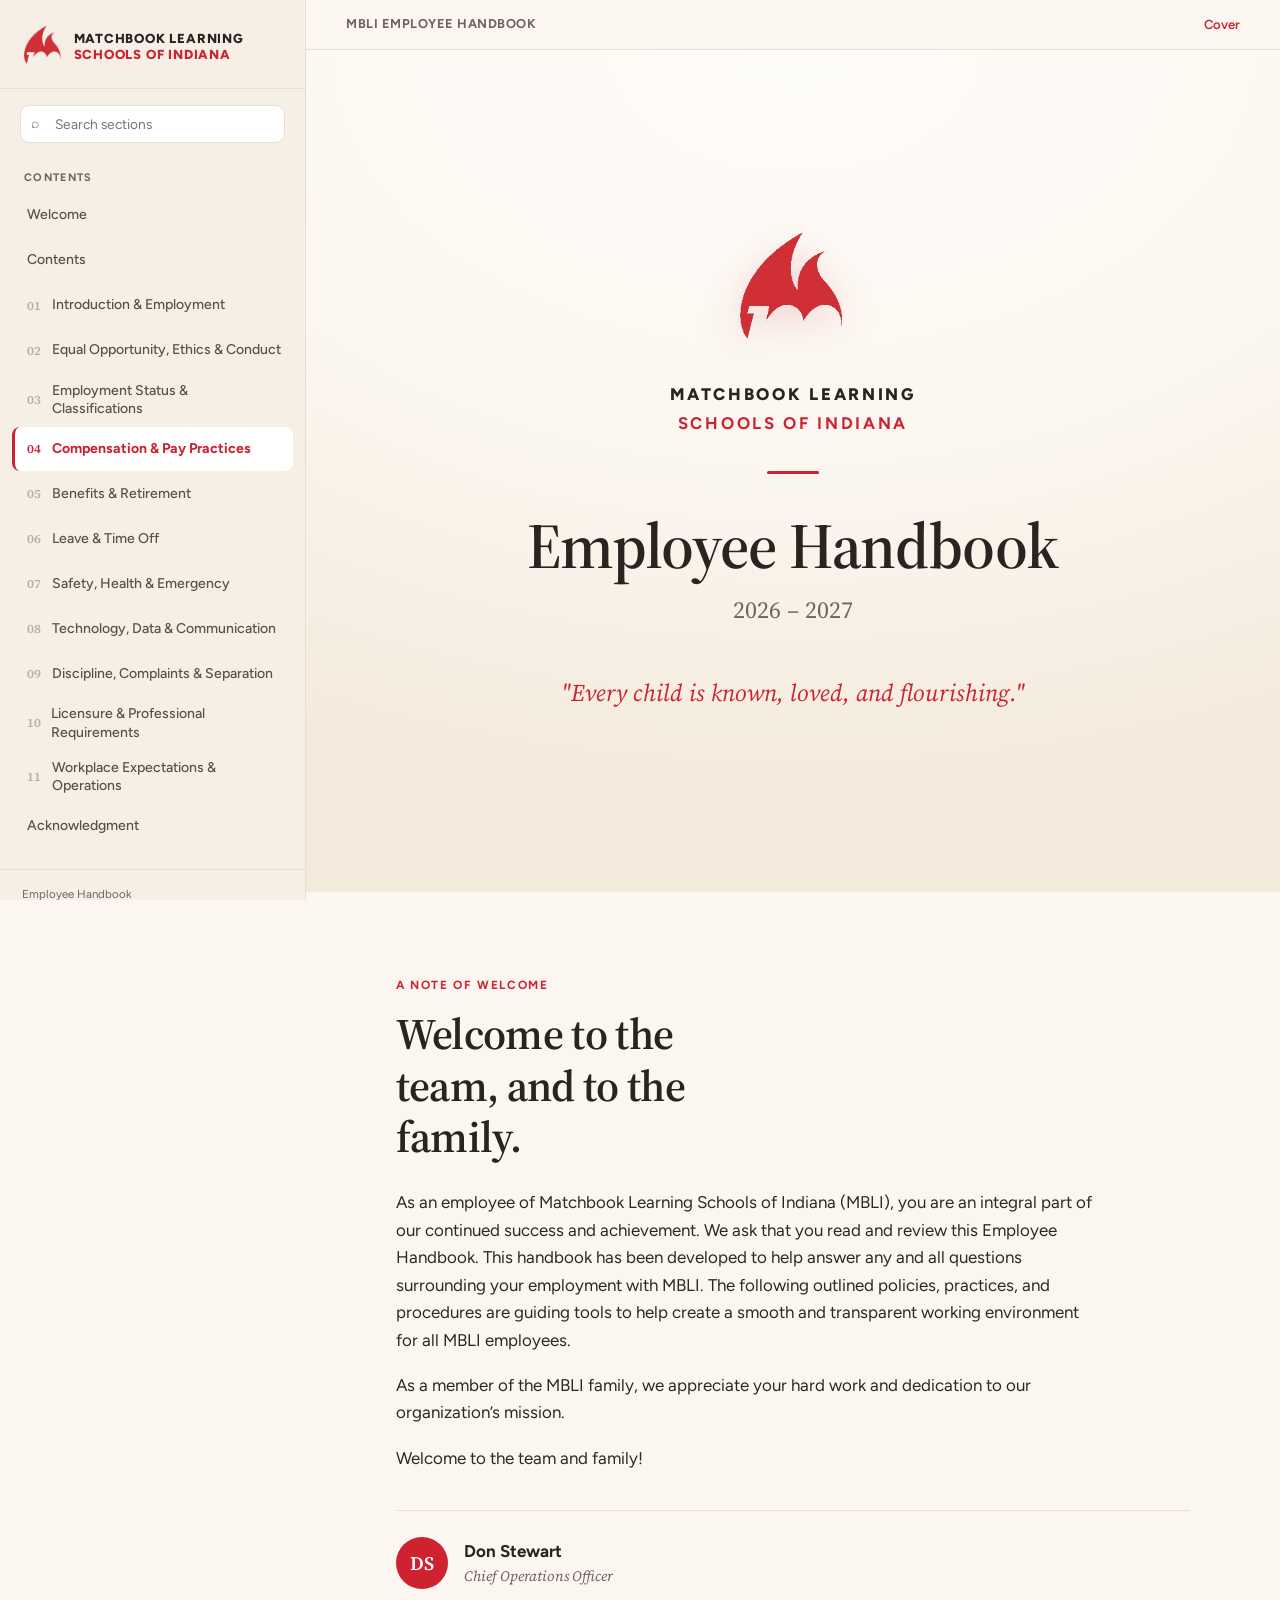
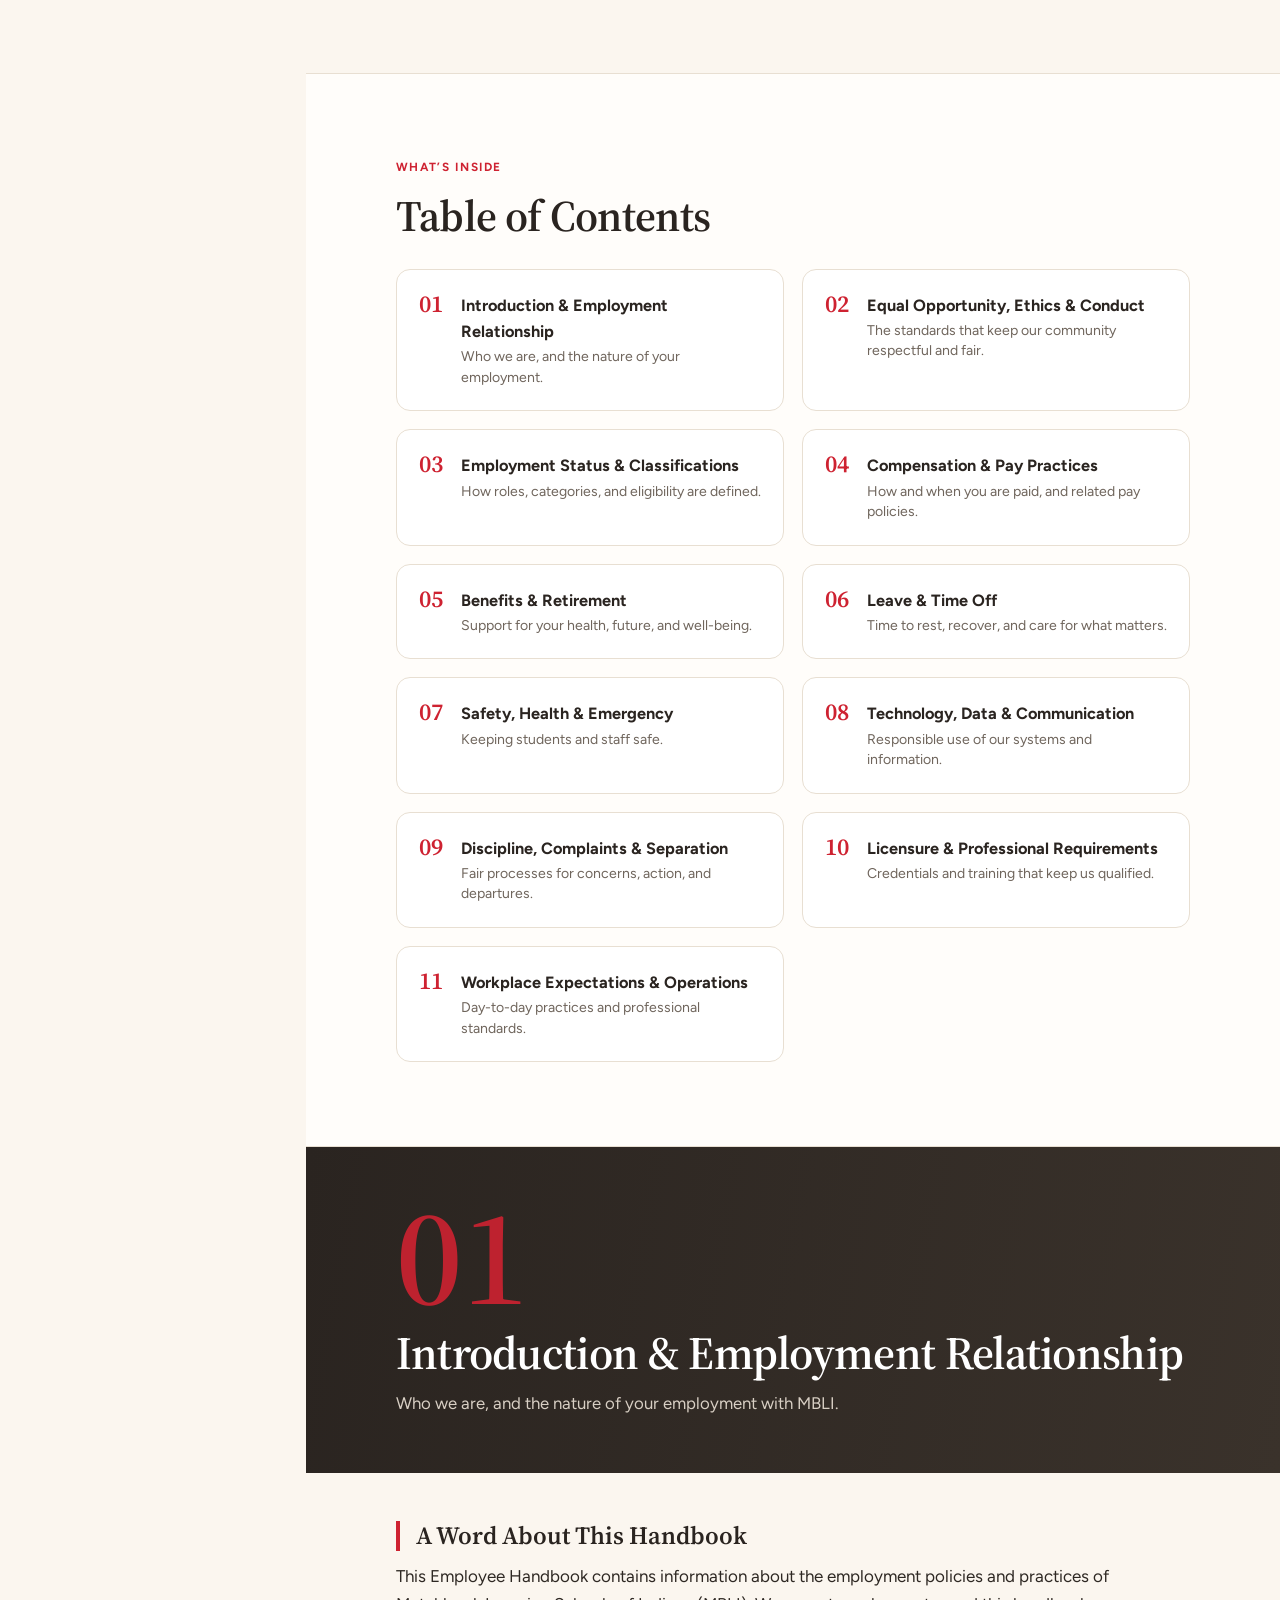
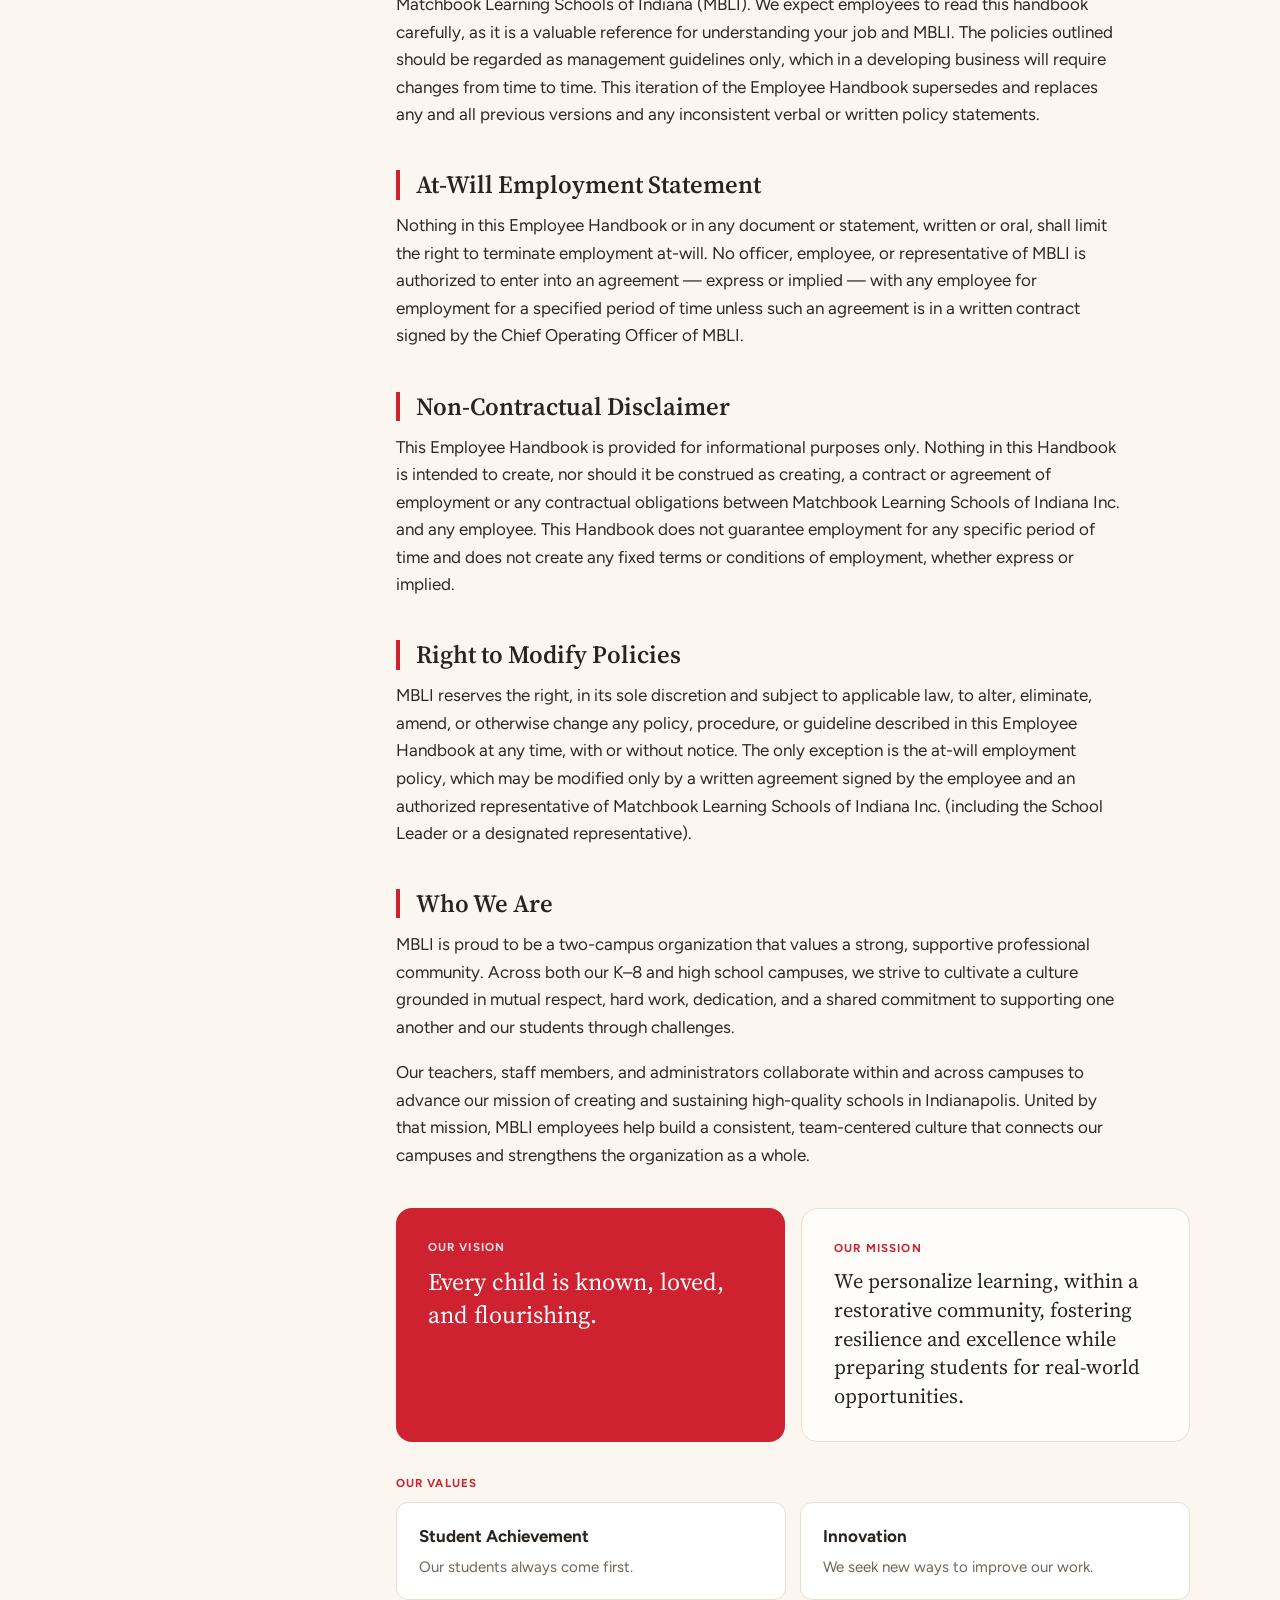
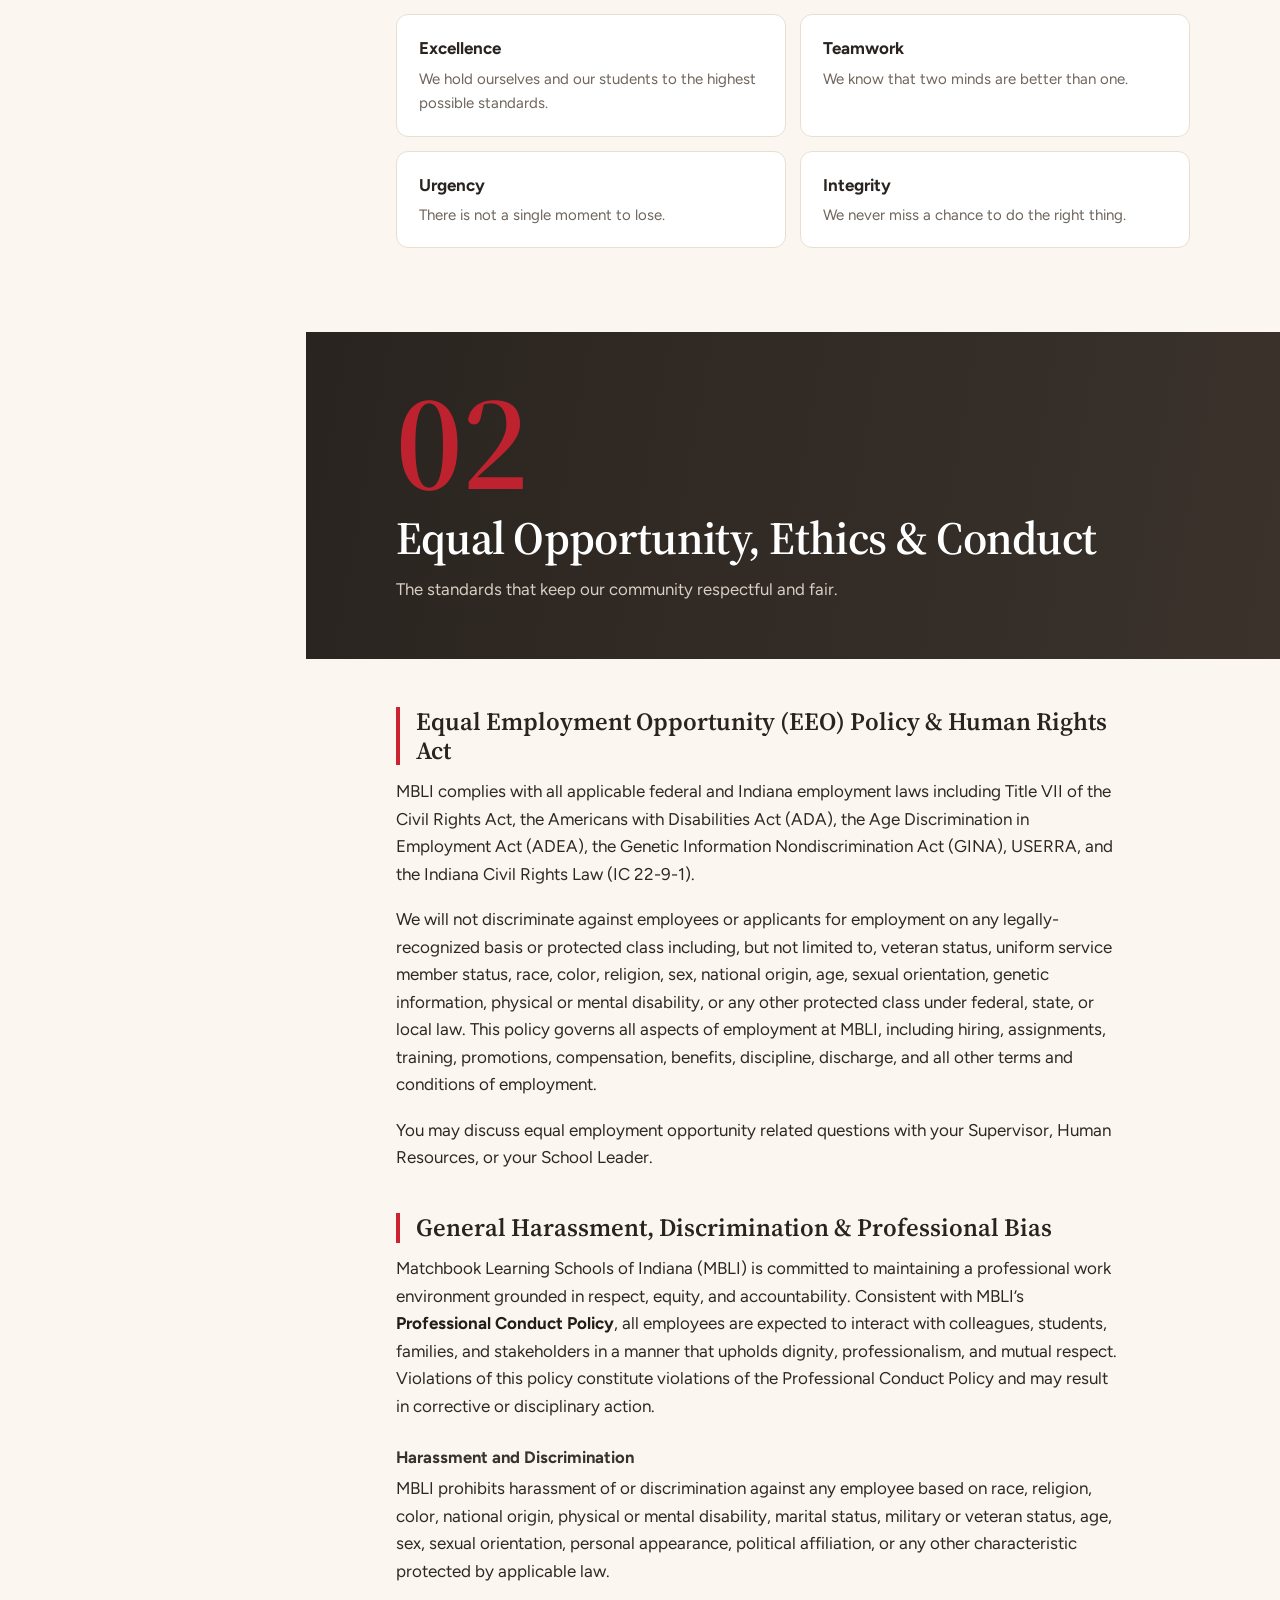
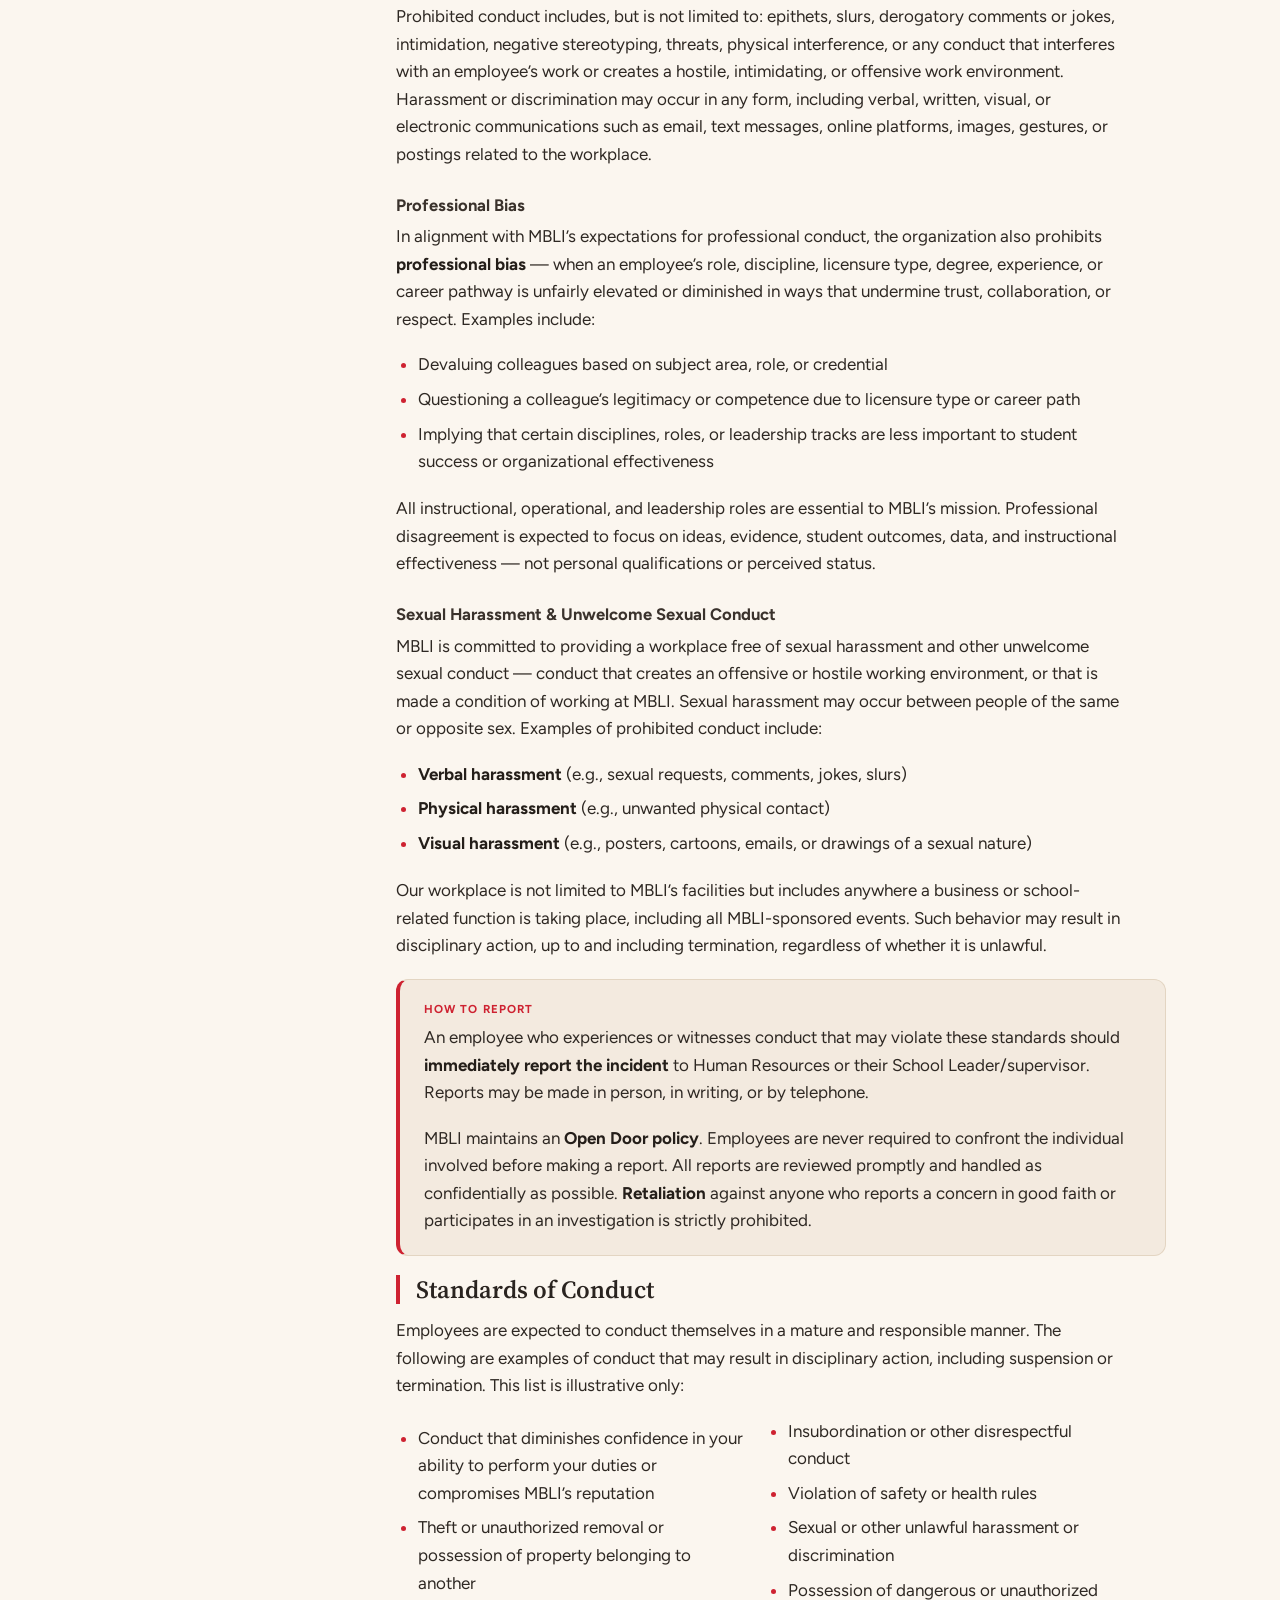
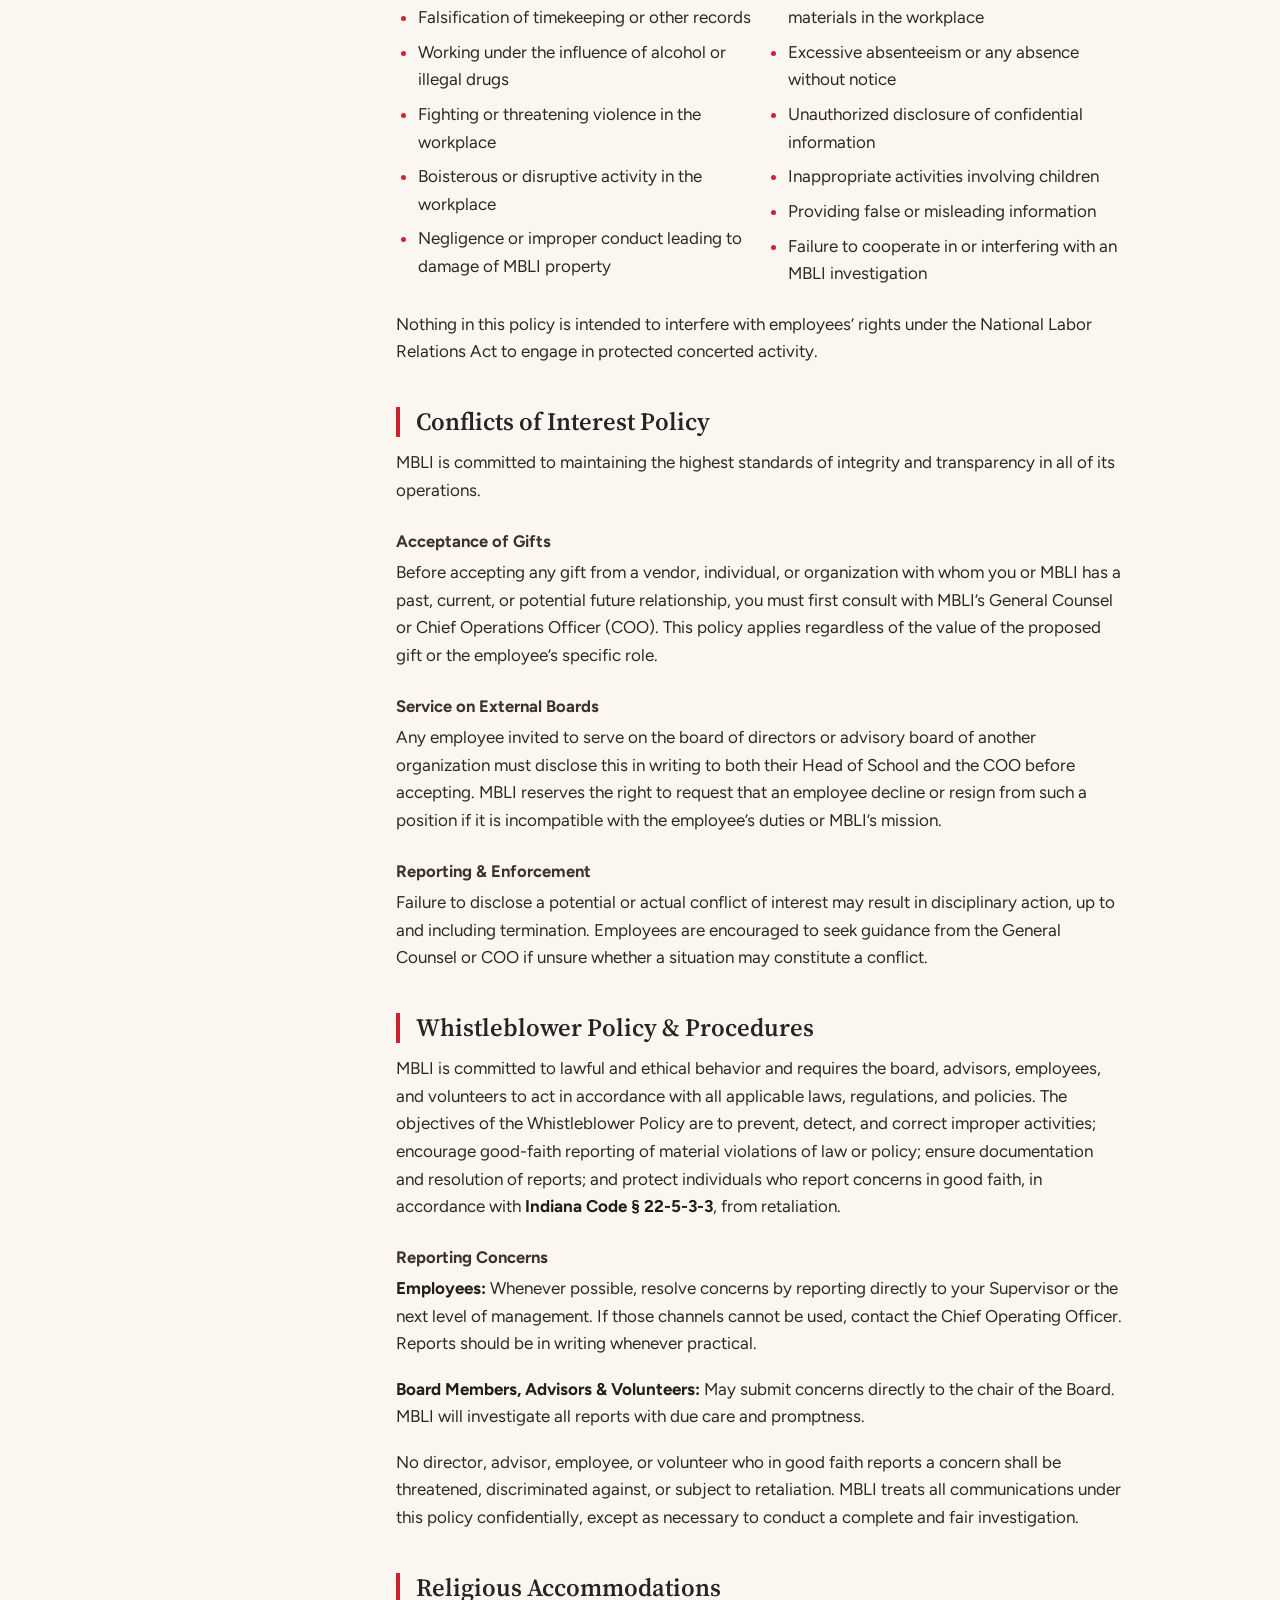
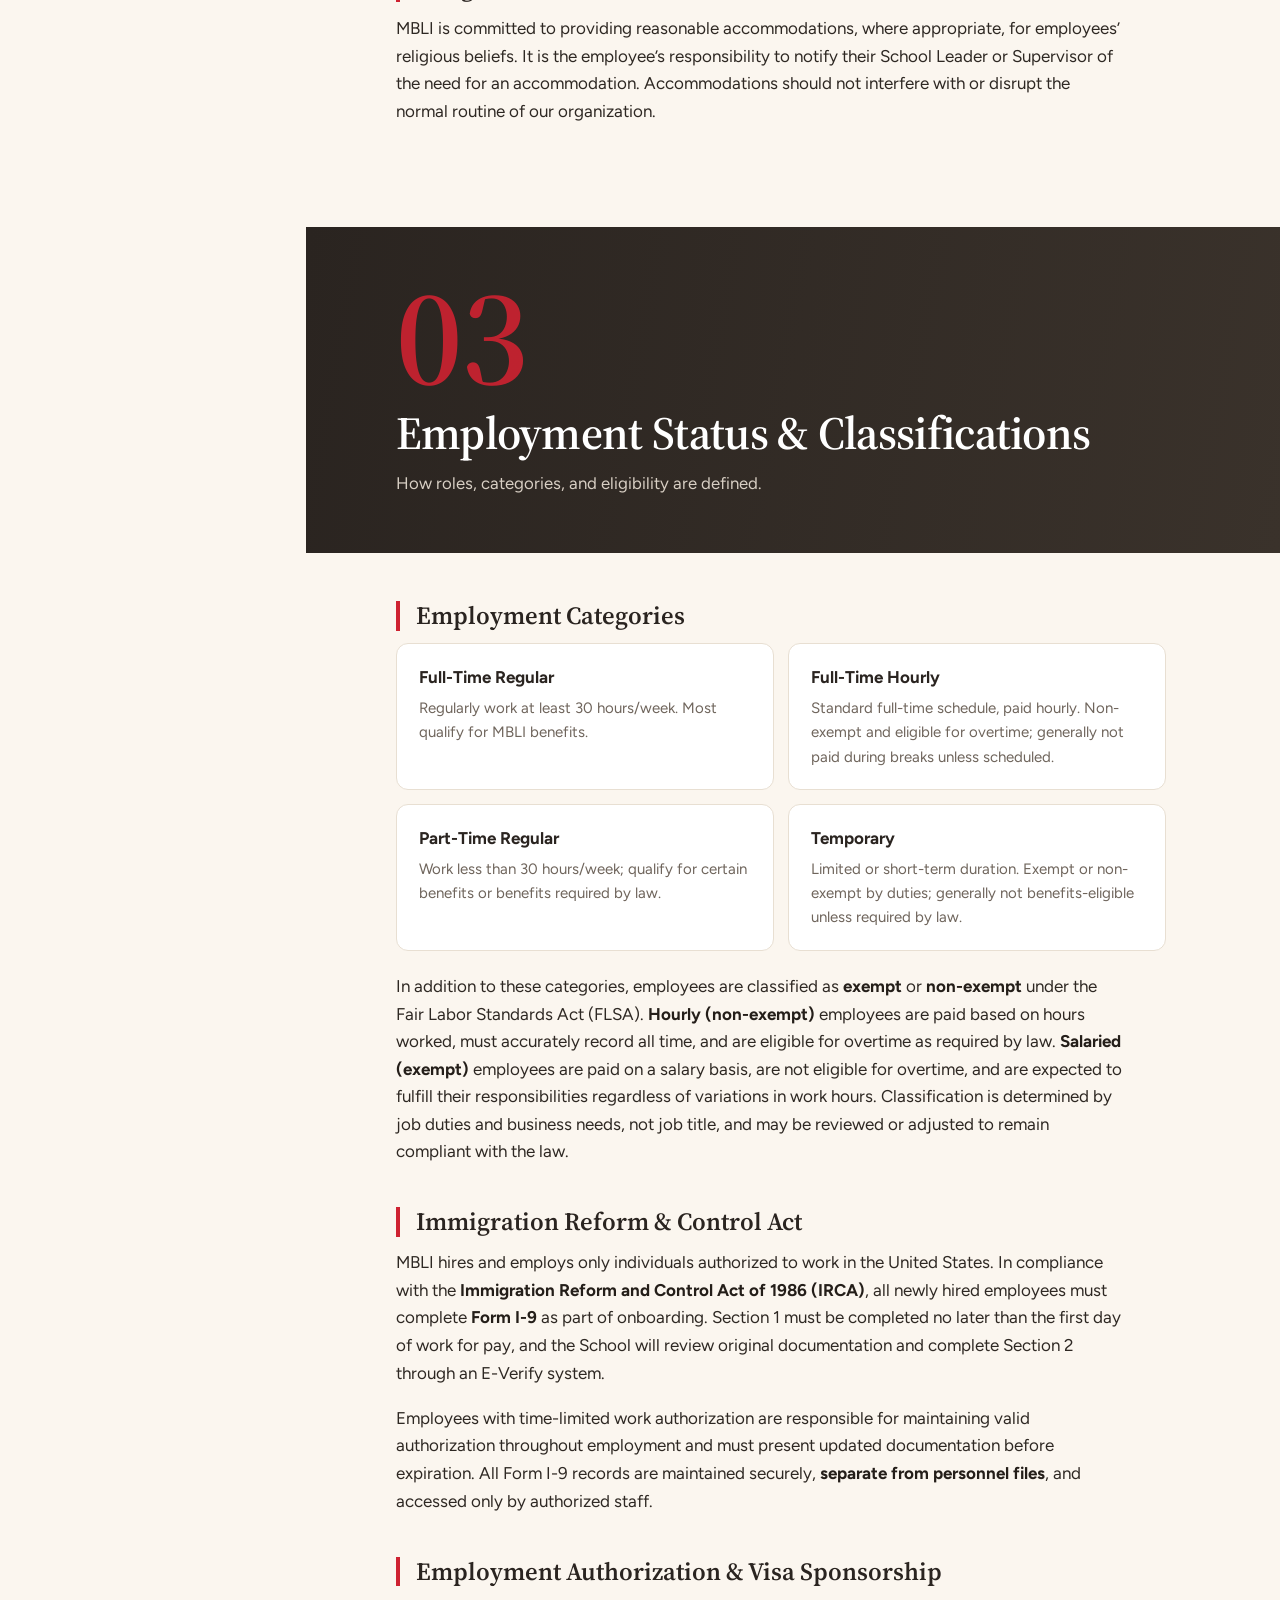
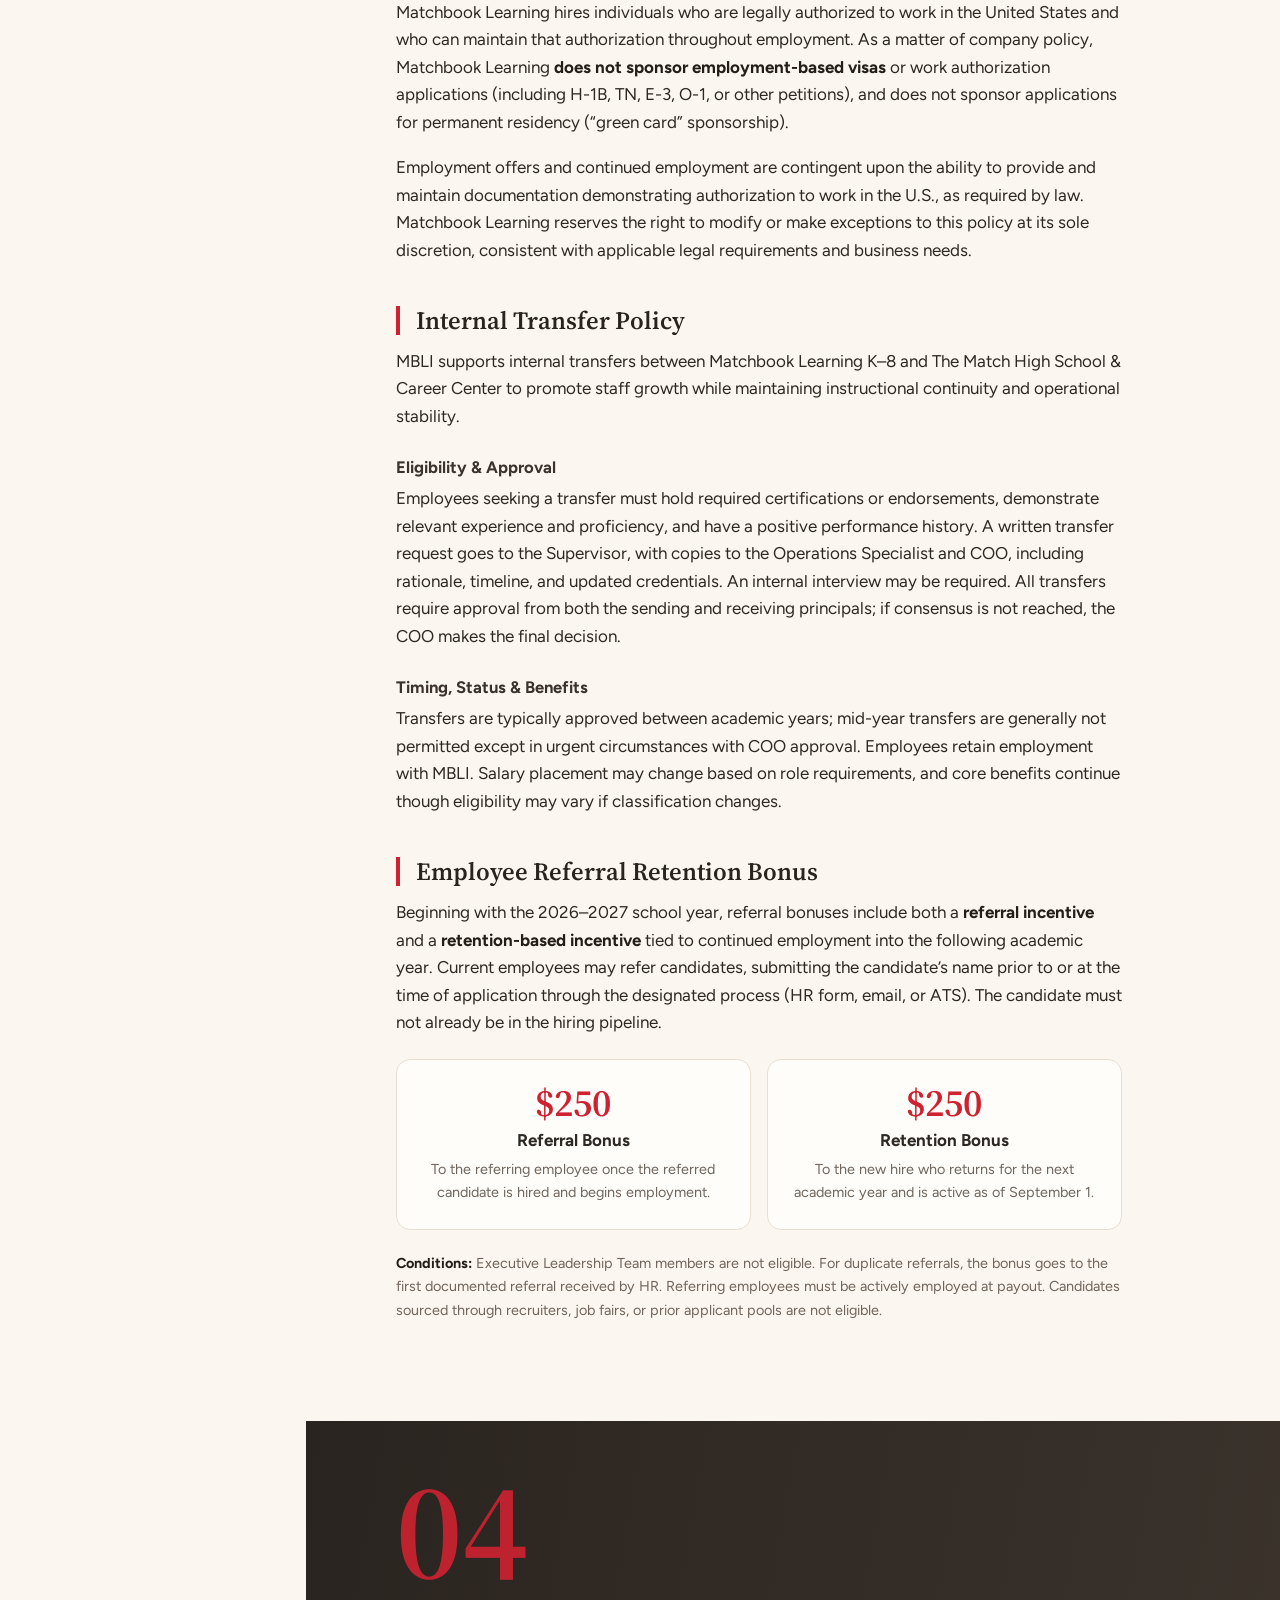
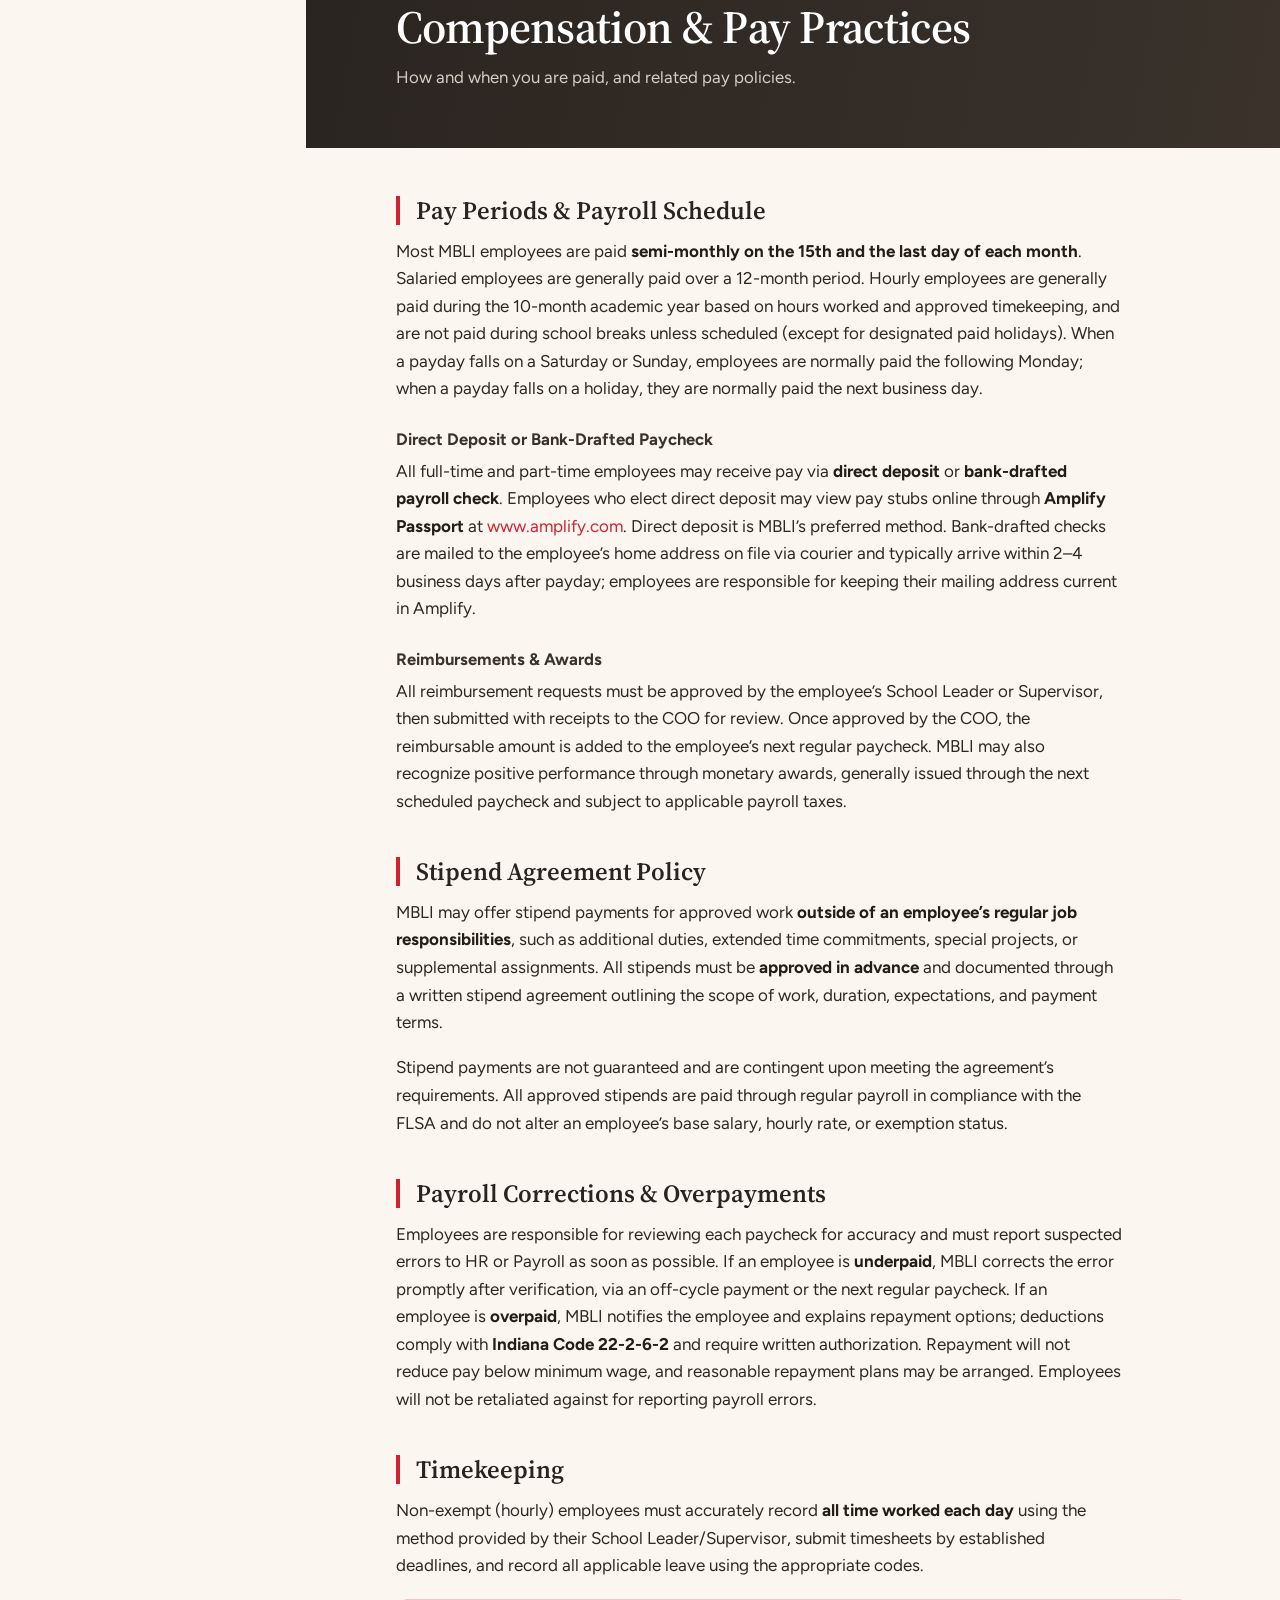
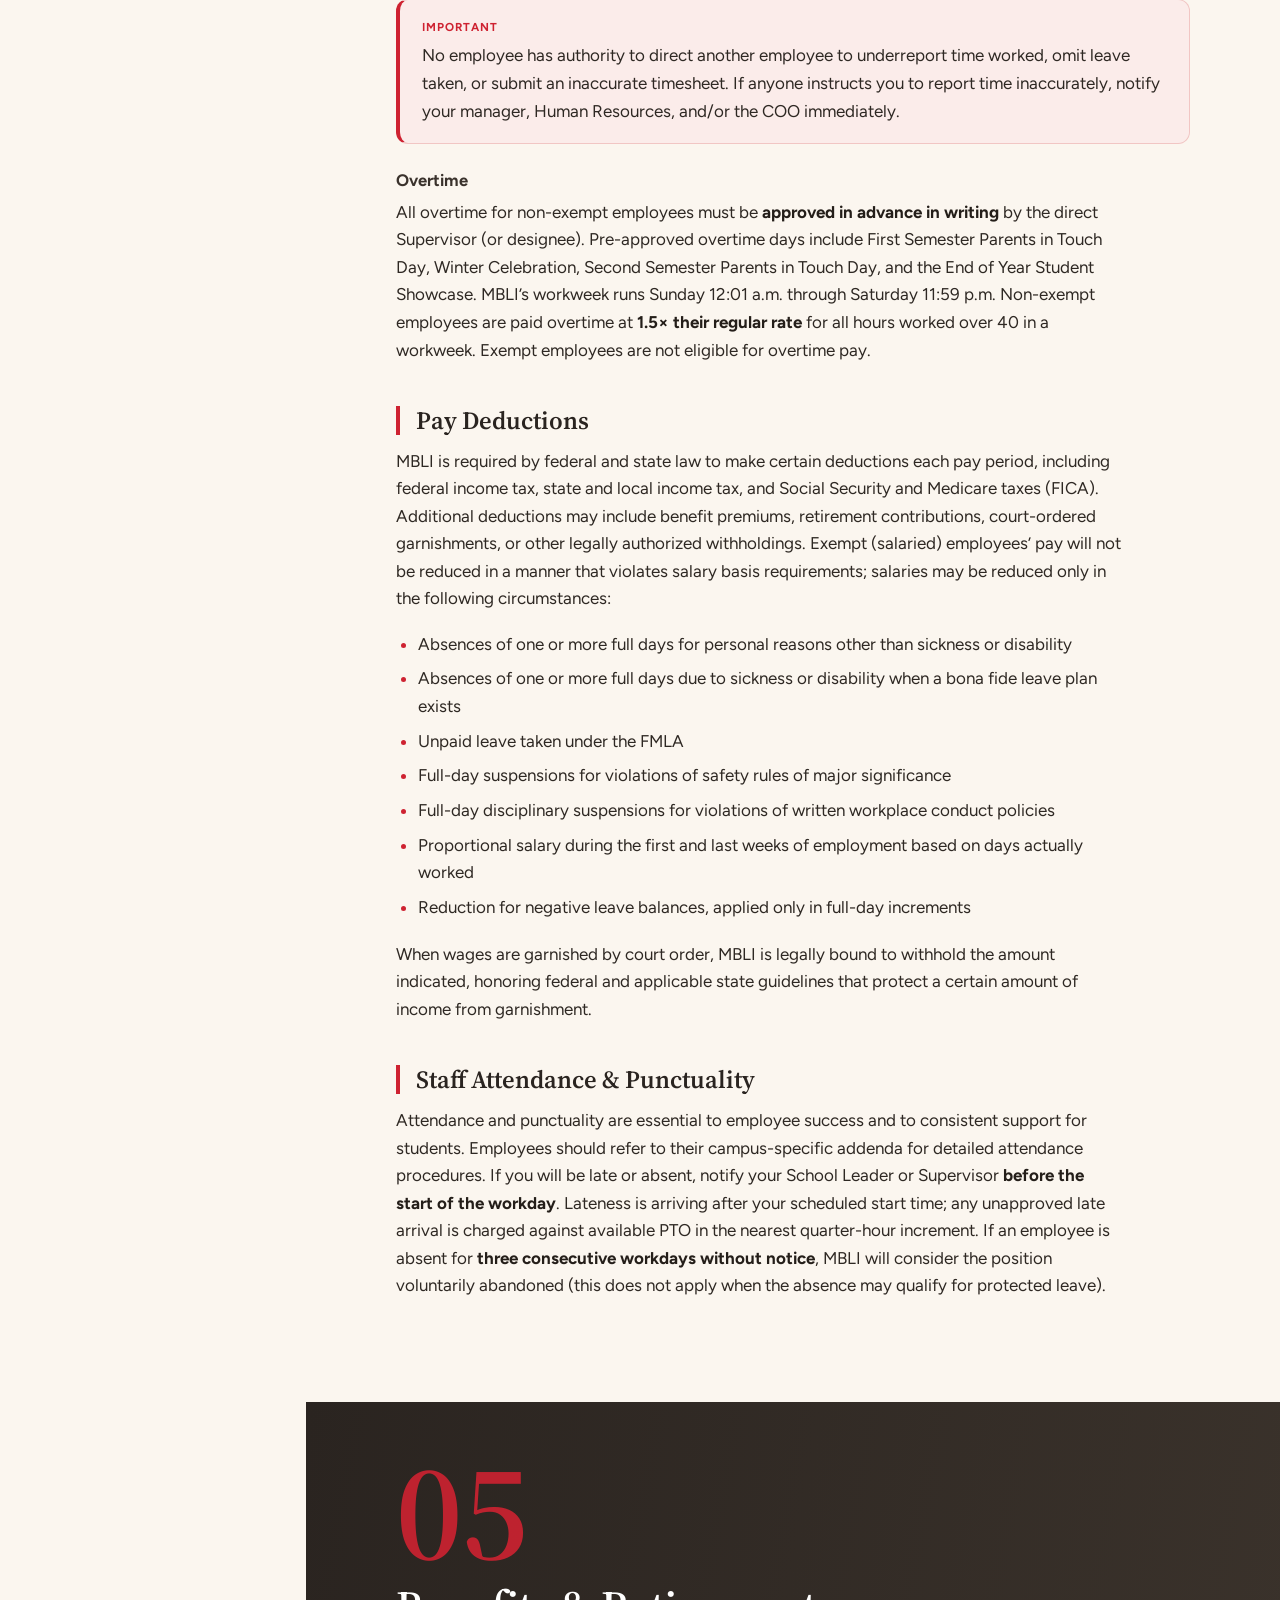
==== index.html @ 50f5043b "Revert Staff Culture Playbook back to public Removes the passcode gate, noindex meta, and restricted" ====
<!DOCTYPE html>
<html lang="en">
<head>
<meta charset="UTF-8">
<meta name="viewport" content="width=device-width, initial-scale=1">
<title>MBLI Employee Handbook &middot; 2026&ndash;2027</title>
<meta name="description" content="The 2026&ndash;2027 Employee Handbook for Matchbook Learning Schools of Indiana (MBLI).">
<link rel="icon" href="assets/img/mbli-flame.png">
<link rel="stylesheet" href="assets/css/style.css">
</head>
<body>
<a href="#main-content" class="skip-link">Skip to content</a>
<div class="app-shell">
  <div class="scrim"></div>
  <aside class="sidebar" aria-label="Table of contents">
    <button type="button" class="sidebar__close" aria-label="Close menu">&times;</button>
    <a href="#cover" class="sidebar__brand">
      <img src="assets/img/mbli-flame.png" alt="MBLI flame" class="sidebar__brand-logo">
      <span class="sidebar__brand-text">Matchbook Learning<br><span>Schools of Indiana</span></span>
    </a>
    <div class="sidebar__search">
      <div class="search-field">
        <label for="nav-search" class="visually-hidden">Search sections</label>
        <span class="search-field__icon" aria-hidden="true">&#8981;</span>
        <input type="search" id="nav-search" class="search-field__input" placeholder="Search sections">
      </div>
    </div>
    <nav class="sidebar__nav" aria-label="Handbook sections">
      <div class="sidebar__nav-heading">Contents</div>
<a href="#welcome" class="nav-item" data-target-id="welcome" data-num="" data-label="Welcome"><span class="nav-item__num"></span><span>Welcome</span></a>
<a href="#contents" class="nav-item" data-target-id="contents" data-num="" data-label="Contents"><span class="nav-item__num"></span><span>Contents</span></a>
<a href="#sec-01" class="nav-item" data-target-id="sec-01" data-num="01" data-label="Introduction &amp; Employment"><span class="nav-item__num">01</span><span>Introduction &amp; Employment</span></a>
<a href="#sec-02" class="nav-item" data-target-id="sec-02" data-num="02" data-label="Equal Opportunity, Ethics &amp; Conduct"><span class="nav-item__num">02</span><span>Equal Opportunity, Ethics &amp; Conduct</span></a>
<a href="#sec-03" class="nav-item" data-target-id="sec-03" data-num="03" data-label="Employment Status &amp; Classifications"><span class="nav-item__num">03</span><span>Employment Status &amp; Classifications</span></a>
<a href="#sec-04" class="nav-item" data-target-id="sec-04" data-num="04" data-label="Compensation &amp; Pay Practices"><span class="nav-item__num">04</span><span>Compensation &amp; Pay Practices</span></a>
<a href="#sec-05" class="nav-item" data-target-id="sec-05" data-num="05" data-label="Benefits &amp; Retirement"><span class="nav-item__num">05</span><span>Benefits &amp; Retirement</span></a>
<a href="#sec-06" class="nav-item" data-target-id="sec-06" data-num="06" data-label="Leave &amp; Time Off"><span class="nav-item__num">06</span><span>Leave &amp; Time Off</span></a>
<a href="#sec-07" class="nav-item" data-target-id="sec-07" data-num="07" data-label="Safety, Health &amp; Emergency"><span class="nav-item__num">07</span><span>Safety, Health &amp; Emergency</span></a>
<a href="#sec-08" class="nav-item" data-target-id="sec-08" data-num="08" data-label="Technology, Data &amp; Communication"><span class="nav-item__num">08</span><span>Technology, Data &amp; Communication</span></a>
<a href="#sec-09" class="nav-item" data-target-id="sec-09" data-num="09" data-label="Discipline, Complaints &amp; Separation"><span class="nav-item__num">09</span><span>Discipline, Complaints &amp; Separation</span></a>
<a href="#sec-10" class="nav-item" data-target-id="sec-10" data-num="10" data-label="Licensure &amp; Professional Requirements"><span class="nav-item__num">10</span><span>Licensure &amp; Professional Requirements</span></a>
<a href="#sec-11" class="nav-item" data-target-id="sec-11" data-num="11" data-label="Workplace Expectations &amp; Operations"><span class="nav-item__num">11</span><span>Workplace Expectations &amp; Operations</span></a>
<a href="#acknowledgment" class="nav-item" data-target-id="acknowledgment" data-num="" data-label="Acknowledgment"><span class="nav-item__num"></span><span>Acknowledgment</span></a>
      <div class="nav-empty" hidden>No sections match the search.</div>
    </nav>
    <div class="sidebar__footer">Employee Handbook<br>2026 &ndash; 2027 &middot; v2
      <a href="staff-culture-playbook.html" class="sidebar__footer-link">Staff Culture Playbook</a>
      <a href="leadership-handbook.html" class="sidebar__footer-link">
        <svg class="lock-icon" width="12" height="12" viewBox="0 0 24 24" fill="none" stroke="currentColor" stroke-width="2.2" stroke-linecap="round" stroke-linejoin="round" aria-hidden="true"><rect x="4" y="11" width="16" height="10" rx="2"></rect><path d="M8 11V7a4 4 0 0 1 8 0v4"></path></svg>
        Leadership Handbook (restricted)
      </a>
      <a href="hiring-exiting-playbook.html" class="sidebar__footer-link">
        <svg class="lock-icon" width="12" height="12" viewBox="0 0 24 24" fill="none" stroke="currentColor" stroke-width="2.2" stroke-linecap="round" stroke-linejoin="round" aria-hidden="true"><rect x="4" y="11" width="16" height="10" rx="2"></rect><path d="M8 11V7a4 4 0 0 1 8 0v4"></path></svg>
        Hiring &amp; Exiting Staff Playbook (restricted)
      </a>
    </div>
  </aside>

  <div class="content-column">
    <header class="site-header">
      <button type="button" class="site-header__menu-btn" aria-label="Open menu" aria-expanded="false">&#9776;</button>
      <span class="site-header__title">MBLI Employee Handbook</span>
      <span class="site-header__active">Cover</span>
    </header>

    <main id="main-content">

<section id="cover" class="cover" data-label="Cover">
  <img src="assets/img/mbli-flame.png" alt="MBLI flame logo" class="cover__logo">
  <div class="cover__brand-line1">Matchbook Learning</div>
  <div class="cover__brand-line2">Schools of Indiana</div>
  <div class="cover__rule"></div>
  <h1 class="cover__title">Employee Handbook</h1>
  <div class="cover__year">2026 &ndash; 2027</div>
  <p class="cover__quote">&quot;Every child is known, loved, and flourishing.&quot;</p>
</section>

<section id="welcome" class="section-front" data-label="Welcome">
  <div class="eyebrow">A Note of Welcome</div>
  <h2 class="section-front__heading" style="max-width:16ch">Welcome to the team, and to the family.</h2>
  <div class="section-front__body">
    <p>As an employee of Matchbook Learning Schools of Indiana (MBLI), you are an integral part of our continued success and achievement. We ask that you read and review this Employee Handbook. This handbook has been developed to help answer any and all questions surrounding your employment with MBLI. The following outlined policies, practices, and procedures are guiding tools to help create a smooth and transparent working environment for all MBLI employees.</p>
    <p>As a member of the MBLI family, we appreciate your hard work and dedication to our organization&rsquo;s mission.</p>
    <p>Welcome to the team and family!</p>
  </div>
  <div class="welcome-sig">
    <div class="welcome-sig__avatar">DS</div>
    <div>
      <div class="welcome-sig__name">Don Stewart</div>
      <div class="welcome-sig__title">Chief Operations Officer</div>
    </div>
  </div>
</section>

<section id="contents" class="contents-section" data-label="Contents">
  <div class="eyebrow">What&rsquo;s Inside</div>
  <h2 class="section-front__heading">Table of Contents</h2>
  <div class="toc-grid">
<a href="#sec-01" class="toc-card"><span class="toc-card__num">01</span><span><span class="toc-card__label">Introduction &amp; Employment Relationship</span><span class="toc-card__desc">Who we are, and the nature of your employment.</span></span></a>
<a href="#sec-02" class="toc-card"><span class="toc-card__num">02</span><span><span class="toc-card__label">Equal Opportunity, Ethics &amp; Conduct</span><span class="toc-card__desc">The standards that keep our community respectful and fair.</span></span></a>
<a href="#sec-03" class="toc-card"><span class="toc-card__num">03</span><span><span class="toc-card__label">Employment Status &amp; Classifications</span><span class="toc-card__desc">How roles, categories, and eligibility are defined.</span></span></a>
<a href="#sec-04" class="toc-card"><span class="toc-card__num">04</span><span><span class="toc-card__label">Compensation &amp; Pay Practices</span><span class="toc-card__desc">How and when you are paid, and related pay policies.</span></span></a>
<a href="#sec-05" class="toc-card"><span class="toc-card__num">05</span><span><span class="toc-card__label">Benefits &amp; Retirement</span><span class="toc-card__desc">Support for your health, future, and well-being.</span></span></a>
<a href="#sec-06" class="toc-card"><span class="toc-card__num">06</span><span><span class="toc-card__label">Leave &amp; Time Off</span><span class="toc-card__desc">Time to rest, recover, and care for what matters.</span></span></a>
<a href="#sec-07" class="toc-card"><span class="toc-card__num">07</span><span><span class="toc-card__label">Safety, Health &amp; Emergency</span><span class="toc-card__desc">Keeping students and staff safe.</span></span></a>
<a href="#sec-08" class="toc-card"><span class="toc-card__num">08</span><span><span class="toc-card__label">Technology, Data &amp; Communication</span><span class="toc-card__desc">Responsible use of our systems and information.</span></span></a>
<a href="#sec-09" class="toc-card"><span class="toc-card__num">09</span><span><span class="toc-card__label">Discipline, Complaints &amp; Separation</span><span class="toc-card__desc">Fair processes for concerns, action, and departures.</span></span></a>
<a href="#sec-10" class="toc-card"><span class="toc-card__num">10</span><span><span class="toc-card__label">Licensure &amp; Professional Requirements</span><span class="toc-card__desc">Credentials and training that keep us qualified.</span></span></a>
<a href="#sec-11" class="toc-card"><span class="toc-card__num">11</span><span><span class="toc-card__label">Workplace Expectations &amp; Operations</span><span class="toc-card__desc">Day-to-day practices and professional standards.</span></span></a>
  </div>
</section>
<section id="sec-01" class="policy-section" data-label="01 Introduction">
<div class="section-divider">
  <div class="section-divider__num">01</div>
  <h2 class="section-divider__title">Introduction &amp; Employment Relationship</h2>
  <p class="section-divider__desc">Who we are, and the nature of your employment with MBLI.</p>
</div>
<div class="section-body">
<div class="measure">
<h3 class="policy-title">A Word About This Handbook</h3>
<p>This Employee Handbook contains information about the employment policies and practices of Matchbook Learning Schools of Indiana (MBLI). We expect employees to read this handbook carefully, as it is a valuable reference for understanding your job and MBLI. The policies outlined should be regarded as management guidelines only, which in a developing business will require changes from time to time. This iteration of the Employee Handbook supersedes and replaces any and all previous versions and any inconsistent verbal or written policy statements.</p>
<h3 class="policy-title">At-Will Employment Statement</h3>
<p>Nothing in this Employee Handbook or in any document or statement, written or oral, shall limit the right to terminate employment at-will. No officer, employee, or representative of MBLI is authorized to enter into an agreement &mdash; express or implied &mdash; with any employee for employment for a specified period of time unless such an agreement is in a written contract signed by the Chief Operating Officer of MBLI.</p>
<h3 class="policy-title">Non-Contractual Disclaimer</h3>
<p>This Employee Handbook is provided for informational purposes only. Nothing in this Handbook is intended to create, nor should it be construed as creating, a contract or agreement of employment or any contractual obligations between Matchbook Learning Schools of Indiana Inc. and any employee. This Handbook does not guarantee employment for any specific period of time and does not create any fixed terms or conditions of employment, whether express or implied.</p>
<h3 class="policy-title">Right to Modify Policies</h3>
<p>MBLI reserves the right, in its sole discretion and subject to applicable law, to alter, eliminate, amend, or otherwise change any policy, procedure, or guideline described in this Employee Handbook at any time, with or without notice. The only exception is the at-will employment policy, which may be modified only by a written agreement signed by the employee and an authorized representative of Matchbook Learning Schools of Indiana Inc. (including the School Leader or a designated representative).</p>
<h3 class="policy-title">Who We Are</h3>
<p>MBLI is proud to be a two-campus organization that values a strong, supportive professional community. Across both our K&ndash;8 and high school campuses, we strive to cultivate a culture grounded in mutual respect, hard work, dedication, and a shared commitment to supporting one another and our students through challenges.</p>
<p>Our teachers, staff members, and administrators collaborate within and across campuses to advance our mission of creating and sustaining high-quality schools in Indianapolis. United by that mission, MBLI employees help build a consistent, team-centered culture that connects our campuses and strengthens the organization as a whole.</p>
</div>
<div class="grid grid--2col" style="margin:2.4rem 0 2rem">
<div class="feature-card feature-card--accent"><div class="eyebrow-label">Our Vision</div><p class="feature-card__quote">Every child is known, loved, and flourishing.</p></div>
<div class="feature-card feature-card--outline"><div class="eyebrow-label">Our Mission</div><p class="feature-card__text">We personalize learning, within a restorative community, fostering resilience and excellence while preparing students for real-world opportunities.</p></div>
</div>
<div class="eyebrow-label">Our Values</div>
<div class="grid grid--auto-sm">
<div class="info-card"><div class="info-card__title">Student Achievement</div><div class="info-card__desc">Our students always come first.</div></div>
<div class="info-card"><div class="info-card__title">Innovation</div><div class="info-card__desc">We seek new ways to improve our work.</div></div>
<div class="info-card"><div class="info-card__title">Excellence</div><div class="info-card__desc">We hold ourselves and our students to the highest possible standards.</div></div>
<div class="info-card"><div class="info-card__title">Teamwork</div><div class="info-card__desc">We know that two minds are better than one.</div></div>
<div class="info-card"><div class="info-card__title">Urgency</div><div class="info-card__desc">There is not a single moment to lose.</div></div>
<div class="info-card"><div class="info-card__title">Integrity</div><div class="info-card__desc">We never miss a chance to do the right thing.</div></div>
</div>
</div>
</section>

<section id="sec-02" class="policy-section" data-label="02 Equal Opportunity">
<div class="section-divider">
  <div class="section-divider__num">02</div>
  <h2 class="section-divider__title">Equal Opportunity, Ethics &amp; Conduct</h2>
  <p class="section-divider__desc">The standards that keep our community respectful and fair.</p>
</div>
<div class="section-body">
<div class="measure">
<h3 class="policy-title">Equal Employment Opportunity (EEO) Policy &amp; Human Rights Act</h3>
<p>MBLI complies with all applicable federal and Indiana employment laws including Title VII of the Civil Rights Act, the Americans with Disabilities Act (ADA), the Age Discrimination in Employment Act (ADEA), the Genetic Information Nondiscrimination Act (GINA), USERRA, and the Indiana Civil Rights Law (IC 22-9-1).</p>
<p>We will not discriminate against employees or applicants for employment on any legally-recognized basis or protected class including, but not limited to, veteran status, uniform service member status, race, color, religion, sex, national origin, age, sexual orientation, genetic information, physical or mental disability, or any other protected class under federal, state, or local law. This policy governs all aspects of employment at MBLI, including hiring, assignments, training, promotions, compensation, benefits, discipline, discharge, and all other terms and conditions of employment.</p>
<p>You may discuss equal employment opportunity related questions with your Supervisor, Human Resources, or your School Leader.</p>
<h3 class="policy-title">General Harassment, Discrimination &amp; Professional Bias</h3>
<p>Matchbook Learning Schools of Indiana (MBLI) is committed to maintaining a professional work environment grounded in respect, equity, and accountability. Consistent with MBLI&rsquo;s <strong>Professional Conduct Policy</strong>, all employees are expected to interact with colleagues, students, families, and stakeholders in a manner that upholds dignity, professionalism, and mutual respect. Violations of this policy constitute violations of the Professional Conduct Policy and may result in corrective or disciplinary action.</p>
<h4 class="subhead">Harassment and Discrimination</h4>
<p>MBLI prohibits harassment of or discrimination against any employee based on race, religion, color, national origin, physical or mental disability, marital status, military or veteran status, age, sex, sexual orientation, personal appearance, political affiliation, or any other characteristic protected by applicable law.</p>
<p>Prohibited conduct includes, but is not limited to: epithets, slurs, derogatory comments or jokes, intimidation, negative stereotyping, threats, physical interference, or any conduct that interferes with an employee&rsquo;s work or creates a hostile, intimidating, or offensive work environment. Harassment or discrimination may occur in any form, including verbal, written, visual, or electronic communications such as email, text messages, online platforms, images, gestures, or postings related to the workplace.</p>
<h4 class="subhead">Professional Bias</h4>
<p>In alignment with MBLI&rsquo;s expectations for professional conduct, the organization also prohibits <strong>professional bias</strong> &mdash; when an employee&rsquo;s role, discipline, licensure type, degree, experience, or career pathway is unfairly elevated or diminished in ways that undermine trust, collaboration, or respect. Examples include:</p>
<ul><li>Devaluing colleagues based on subject area, role, or credential</li><li>Questioning a colleague&rsquo;s legitimacy or competence due to licensure type or career path</li><li>Implying that certain disciplines, roles, or leadership tracks are less important to student success or organizational effectiveness</li></ul>
<p>All instructional, operational, and leadership roles are essential to MBLI&rsquo;s mission. Professional disagreement is expected to focus on ideas, evidence, student outcomes, data, and instructional effectiveness &mdash; not personal qualifications or perceived status.</p>
<h4 class="subhead">Sexual Harassment &amp; Unwelcome Sexual Conduct</h4>
<p>MBLI is committed to providing a workplace free of sexual harassment and other unwelcome sexual conduct &mdash; conduct that creates an offensive or hostile working environment, or that is made a condition of working at MBLI. Sexual harassment may occur between people of the same or opposite sex. Examples of prohibited conduct include:</p>
<ul><li><strong>Verbal harassment</strong> (e.g., sexual requests, comments, jokes, slurs)</li><li><strong>Physical harassment</strong> (e.g., unwanted physical contact)</li><li><strong>Visual harassment</strong> (e.g., posters, cartoons, emails, or drawings of a sexual nature)</li></ul>
<p>Our workplace is not limited to MBLI&rsquo;s facilities but includes anywhere a business or school-related function is taking place, including all MBLI-sponsored events. Such behavior may result in disciplinary action, up to and including termination, regardless of whether it is unlawful.</p>
</div>
<div class="callout callout--note measure-wide"><div class="callout__label">How to Report</div><p>An employee who experiences or witnesses conduct that may violate these standards should <strong>immediately report the incident</strong> to Human Resources or their School Leader/supervisor. Reports may be made in person, in writing, or by telephone.</p><p>MBLI maintains an <strong>Open Door policy</strong>. Employees are never required to confront the individual involved before making a report. All reports are reviewed promptly and handled as confidentially as possible. <strong>Retaliation</strong> against anyone who reports a concern in good faith or participates in an investigation is strictly prohibited.</p></div>
<div class="measure">
<h3 class="policy-title">Standards of Conduct</h3>
<p>Employees are expected to conduct themselves in a mature and responsible manner. The following are examples of conduct that may result in disciplinary action, including suspension or termination. This list is illustrative only:</p>
<ul class="cols-2"><li>Conduct that diminishes confidence in your ability to perform your duties or compromises MBLI&rsquo;s reputation</li><li>Theft or unauthorized removal or possession of property belonging to another</li><li>Falsification of timekeeping or other records</li><li>Working under the influence of alcohol or illegal drugs</li><li>Fighting or threatening violence in the workplace</li><li>Boisterous or disruptive activity in the workplace</li><li>Negligence or improper conduct leading to damage of MBLI property</li><li>Insubordination or other disrespectful conduct</li><li>Violation of safety or health rules</li><li>Sexual or other unlawful harassment or discrimination</li><li>Possession of dangerous or unauthorized materials in the workplace</li><li>Excessive absenteeism or any absence without notice</li><li>Unauthorized disclosure of confidential information</li><li>Inappropriate activities involving children</li><li>Providing false or misleading information</li><li>Failure to cooperate in or interfering with an MBLI investigation</li></ul>
<p>Nothing in this policy is intended to interfere with employees&rsquo; rights under the National Labor Relations Act to engage in protected concerted activity.</p>
<h3 class="policy-title">Conflicts of Interest Policy</h3>
<p>MBLI is committed to maintaining the highest standards of integrity and transparency in all of its operations.</p>
<h4 class="subhead">Acceptance of Gifts</h4>
<p>Before accepting any gift from a vendor, individual, or organization with whom you or MBLI has a past, current, or potential future relationship, you must first consult with MBLI&rsquo;s General Counsel or Chief Operations Officer (COO). This policy applies regardless of the value of the proposed gift or the employee&rsquo;s specific role.</p>
<h4 class="subhead">Service on External Boards</h4>
<p>Any employee invited to serve on the board of directors or advisory board of another organization must disclose this in writing to both their Head of School and the COO before accepting. MBLI reserves the right to request that an employee decline or resign from such a position if it is incompatible with the employee&rsquo;s duties or MBLI&rsquo;s mission.</p>
<h4 class="subhead">Reporting &amp; Enforcement</h4>
<p>Failure to disclose a potential or actual conflict of interest may result in disciplinary action, up to and including termination. Employees are encouraged to seek guidance from the General Counsel or COO if unsure whether a situation may constitute a conflict.</p>
<h3 class="policy-title">Whistleblower Policy &amp; Procedures</h3>
<p>MBLI is committed to lawful and ethical behavior and requires the board, advisors, employees, and volunteers to act in accordance with all applicable laws, regulations, and policies. The objectives of the Whistleblower Policy are to prevent, detect, and correct improper activities; encourage good-faith reporting of material violations of law or policy; ensure documentation and resolution of reports; and protect individuals who report concerns in good faith, in accordance with <strong>Indiana Code &sect; 22-5-3-3</strong>, from retaliation.</p>
<h4 class="subhead">Reporting Concerns</h4>
<p><strong>Employees:</strong> Whenever possible, resolve concerns by reporting directly to your Supervisor or the next level of management. If those channels cannot be used, contact the Chief Operating Officer. Reports should be in writing whenever practical.</p>
<p><strong>Board Members, Advisors &amp; Volunteers:</strong> May submit concerns directly to the chair of the Board. MBLI will investigate all reports with due care and promptness.</p>
<p>No director, advisor, employee, or volunteer who in good faith reports a concern shall be threatened, discriminated against, or subject to retaliation. MBLI treats all communications under this policy confidentially, except as necessary to conduct a complete and fair investigation.</p>
<h3 class="policy-title">Religious Accommodations</h3>
<p>MBLI is committed to providing reasonable accommodations, where appropriate, for employees&rsquo; religious beliefs. It is the employee&rsquo;s responsibility to notify their School Leader or Supervisor of the need for an accommodation. Accommodations should not interfere with or disrupt the normal routine of our organization.</p>
</div>
</div>
</section>

<section id="sec-03" class="policy-section" data-label="03 Employment Status">
<div class="section-divider">
  <div class="section-divider__num">03</div>
  <h2 class="section-divider__title">Employment Status &amp; Classifications</h2>
  <p class="section-divider__desc">How roles, categories, and eligibility are defined.</p>
</div>
<div class="section-body">
<div class="measure">
<h3 class="policy-title">Employment Categories</h3>
</div>
<div class="grid grid--auto-md measure-wide" style="margin:.4rem 0 1.4rem">
<div class="info-card"><div class="info-card__title">Full-Time Regular</div><div class="info-card__desc">Regularly work at least 30 hours/week. Most qualify for MBLI benefits.</div></div>
<div class="info-card"><div class="info-card__title">Full-Time Hourly</div><div class="info-card__desc">Standard full-time schedule, paid hourly. Non-exempt and eligible for overtime; generally not paid during breaks unless scheduled.</div></div>
<div class="info-card"><div class="info-card__title">Part-Time Regular</div><div class="info-card__desc">Work less than 30 hours/week; qualify for certain benefits or benefits required by law.</div></div>
<div class="info-card"><div class="info-card__title">Temporary</div><div class="info-card__desc">Limited or short-term duration. Exempt or non-exempt by duties; generally not benefits-eligible unless required by law.</div></div>
</div>
<div class="measure">
<p>In addition to these categories, employees are classified as <strong>exempt</strong> or <strong>non-exempt</strong> under the Fair Labor Standards Act (FLSA). <strong>Hourly (non-exempt)</strong> employees are paid based on hours worked, must accurately record all time, and are eligible for overtime as required by law. <strong>Salaried (exempt)</strong> employees are paid on a salary basis, are not eligible for overtime, and are expected to fulfill their responsibilities regardless of variations in work hours. Classification is determined by job duties and business needs, not job title, and may be reviewed or adjusted to remain compliant with the law.</p>
<h3 class="policy-title">Immigration Reform &amp; Control Act</h3>
<p>MBLI hires and employs only individuals authorized to work in the United States. In compliance with the <strong>Immigration Reform and Control Act of 1986 (IRCA)</strong>, all newly hired employees must complete <strong>Form I-9</strong> as part of onboarding. Section 1 must be completed no later than the first day of work for pay, and the School will review original documentation and complete Section 2 through an E-Verify system.</p>
<p>Employees with time-limited work authorization are responsible for maintaining valid authorization throughout employment and must present updated documentation before expiration. All Form I-9 records are maintained securely, <strong>separate from personnel files</strong>, and accessed only by authorized staff.</p>
<h3 class="policy-title">Employment Authorization &amp; Visa Sponsorship</h3>
<p>Matchbook Learning hires individuals who are legally authorized to work in the United States and who can maintain that authorization throughout employment. As a matter of company policy, Matchbook Learning <strong>does not sponsor employment-based visas</strong> or work authorization applications (including H-1B, TN, E-3, O-1, or other petitions), and does not sponsor applications for permanent residency (&ldquo;green card&rdquo; sponsorship).</p>
<p>Employment offers and continued employment are contingent upon the ability to provide and maintain documentation demonstrating authorization to work in the U.S., as required by law. Matchbook Learning reserves the right to modify or make exceptions to this policy at its sole discretion, consistent with applicable legal requirements and business needs.</p>
<h3 class="policy-title">Internal Transfer Policy</h3>
<p>MBLI supports internal transfers between Matchbook Learning K&ndash;8 and The Match High School &amp; Career Center to promote staff growth while maintaining instructional continuity and operational stability.</p>
<h4 class="subhead">Eligibility &amp; Approval</h4>
<p>Employees seeking a transfer must hold required certifications or endorsements, demonstrate relevant experience and proficiency, and have a positive performance history. A written transfer request goes to the Supervisor, with copies to the Operations Specialist and COO, including rationale, timeline, and updated credentials. An internal interview may be required. All transfers require approval from both the sending and receiving principals; if consensus is not reached, the COO makes the final decision.</p>
<h4 class="subhead">Timing, Status &amp; Benefits</h4>
<p>Transfers are typically approved between academic years; mid-year transfers are generally not permitted except in urgent circumstances with COO approval. Employees retain employment with MBLI. Salary placement may change based on role requirements, and core benefits continue though eligibility may vary if classification changes.</p>
<h3 class="policy-title">Employee Referral Retention Bonus</h3>
<p>Beginning with the 2026&ndash;2027 school year, referral bonuses include both a <strong>referral incentive</strong> and a <strong>retention-based incentive</strong> tied to continued employment into the following academic year. Current employees may refer candidates, submitting the candidate&rsquo;s name prior to or at the time of application through the designated process (HR form, email, or ATS). The candidate must not already be in the hiring pipeline.</p>
</div>
<div class="grid grid--2col measure" style="margin:1.4rem 0">
<div class="stat-card"><div class="stat stat--lg">$250</div><div class="stat-card__title">Referral Bonus</div><div class="stat-card__desc">To the referring employee once the referred candidate is hired and begins employment.</div></div>
<div class="stat-card"><div class="stat stat--lg">$250</div><div class="stat-card__title">Retention Bonus</div><div class="stat-card__desc">To the new hire who returns for the next academic year and is active as of September 1.</div></div>
</div>
<div class="measure">
<p class="stat-card__desc"><strong>Conditions:</strong> Executive Leadership Team members are not eligible. For duplicate referrals, the bonus goes to the first documented referral received by HR. Referring employees must be actively employed at payout. Candidates sourced through recruiters, job fairs, or prior applicant pools are not eligible.</p>
</div>
</div>
</section>

<section id="sec-04" class="policy-section" data-label="04 Compensation">
<div class="section-divider">
  <div class="section-divider__num">04</div>
  <h2 class="section-divider__title">Compensation &amp; Pay Practices</h2>
  <p class="section-divider__desc">How and when you are paid, and related pay policies.</p>
</div>
<div class="section-body">
<div class="measure">
<h3 class="policy-title">Pay Periods &amp; Payroll Schedule</h3>
<p>Most MBLI employees are paid <strong>semi-monthly on the 15th and the last day of each month</strong>. Salaried employees are generally paid over a 12-month period. Hourly employees are generally paid during the 10-month academic year based on hours worked and approved timekeeping, and are not paid during school breaks unless scheduled (except for designated paid holidays). When a payday falls on a Saturday or Sunday, employees are normally paid the following Monday; when a payday falls on a holiday, they are normally paid the next business day.</p>
<h4 class="subhead">Direct Deposit or Bank-Drafted Paycheck</h4>
<p>All full-time and part-time employees may receive pay via <strong>direct deposit</strong> or <strong>bank-drafted payroll check</strong>. Employees who elect direct deposit may view pay stubs online through <strong>Amplify Passport</strong> at <a href="https://www.amplify.com" target="_blank" rel="noopener">www.amplify.com</a>. Direct deposit is MBLI&rsquo;s preferred method. Bank-drafted checks are mailed to the employee&rsquo;s home address on file via courier and typically arrive within 2&ndash;4 business days after payday; employees are responsible for keeping their mailing address current in Amplify.</p>
<h4 class="subhead">Reimbursements &amp; Awards</h4>
<p>All reimbursement requests must be approved by the employee&rsquo;s School Leader or Supervisor, then submitted with receipts to the COO for review. Once approved by the COO, the reimbursable amount is added to the employee&rsquo;s next regular paycheck. MBLI may also recognize positive performance through monetary awards, generally issued through the next scheduled paycheck and subject to applicable payroll taxes.</p>
<h3 class="policy-title">Stipend Agreement Policy</h3>
<p>MBLI may offer stipend payments for approved work <strong>outside of an employee&rsquo;s regular job responsibilities</strong>, such as additional duties, extended time commitments, special projects, or supplemental assignments. All stipends must be <strong>approved in advance</strong> and documented through a written stipend agreement outlining the scope of work, duration, expectations, and payment terms.</p>
<p>Stipend payments are not guaranteed and are contingent upon meeting the agreement&rsquo;s requirements. All approved stipends are paid through regular payroll in compliance with the FLSA and do not alter an employee&rsquo;s base salary, hourly rate, or exemption status.</p>
<h3 class="policy-title">Payroll Corrections &amp; Overpayments</h3>
<p>Employees are responsible for reviewing each paycheck for accuracy and must report suspected errors to HR or Payroll as soon as possible. If an employee is <strong>underpaid</strong>, MBLI corrects the error promptly after verification, via an off-cycle payment or the next regular paycheck. If an employee is <strong>overpaid</strong>, MBLI notifies the employee and explains repayment options; deductions comply with <strong>Indiana Code 22-2-6-2</strong> and require written authorization. Repayment will not reduce pay below minimum wage, and reasonable repayment plans may be arranged. Employees will not be retaliated against for reporting payroll errors.</p>
<h3 class="policy-title">Timekeeping</h3>
<p>Non-exempt (hourly) employees must accurately record <strong>all time worked each day</strong> using the method provided by their School Leader/Supervisor, submit timesheets by established deadlines, and record all applicable leave using the appropriate codes.</p>
</div>
<div class="callout callout--important"><div class="callout__label">Important</div><p>No employee has authority to direct another employee to underreport time worked, omit leave taken, or submit an inaccurate timesheet. If anyone instructs you to report time inaccurately, notify your manager, Human Resources, and/or the COO immediately.</p></div>
<div class="measure">
<h4 class="subhead">Overtime</h4>
<p>All overtime for non-exempt employees must be <strong>approved in advance in writing</strong> by the direct Supervisor (or designee). Pre-approved overtime days include First Semester Parents in Touch Day, Winter Celebration, Second Semester Parents in Touch Day, and the End of Year Student Showcase. MBLI&rsquo;s workweek runs Sunday 12:01 a.m. through Saturday 11:59 p.m. Non-exempt employees are paid overtime at <strong>1.5&times; their regular rate</strong> for all hours worked over 40 in a workweek. Exempt employees are not eligible for overtime pay.</p>
<h3 class="policy-title">Pay Deductions</h3>
<p>MBLI is required by federal and state law to make certain deductions each pay period, including federal income tax, state and local income tax, and Social Security and Medicare taxes (FICA). Additional deductions may include benefit premiums, retirement contributions, court-ordered garnishments, or other legally authorized withholdings. Exempt (salaried) employees&rsquo; pay will not be reduced in a manner that violates salary basis requirements; salaries may be reduced only in the following circumstances:</p>
<ul><li>Absences of one or more full days for personal reasons other than sickness or disability</li><li>Absences of one or more full days due to sickness or disability when a bona fide leave plan exists</li><li>Unpaid leave taken under the FMLA</li><li>Full-day suspensions for violations of safety rules of major significance</li><li>Full-day disciplinary suspensions for violations of written workplace conduct policies</li><li>Proportional salary during the first and last weeks of employment based on days actually worked</li><li>Reduction for negative leave balances, applied only in full-day increments</li></ul>
<p>When wages are garnished by court order, MBLI is legally bound to withhold the amount indicated, honoring federal and applicable state guidelines that protect a certain amount of income from garnishment.</p>
<h3 class="policy-title">Staff Attendance &amp; Punctuality</h3>
<p>Attendance and punctuality are essential to employee success and to consistent support for students. Employees should refer to their campus-specific addenda for detailed attendance procedures. If you will be late or absent, notify your School Leader or Supervisor <strong>before the start of the workday</strong>. Lateness is arriving after your scheduled start time; any unapproved late arrival is charged against available PTO in the nearest quarter-hour increment. If an employee is absent for <strong>three consecutive workdays without notice</strong>, MBLI will consider the position voluntarily abandoned (this does not apply when the absence may qualify for protected leave).</p>
</div>
</div>
</section>

<section id="sec-05" class="policy-section" data-label="05 Benefits">
<div class="section-divider">
  <div class="section-divider__num">05</div>
  <h2 class="section-divider__title">Benefits &amp; Retirement</h2>
  <p class="section-divider__desc">Support for your health, future, and well-being.</p>
</div>
<div class="section-body">
<div class="measure">
<h3 class="policy-title">Eligibility</h3>
<p>Benefits eligibility is based on an employee&rsquo;s classification, scheduled work hours, and length of assignment, and is subject to the terms and waiting periods of each plan. In general, <strong>full-time salaried (exempt)</strong> and <strong>full-time hourly (non-exempt)</strong> employees regularly scheduled to work <strong>30 or more hours per week</strong> are eligible for MBLI-sponsored benefits. Temporary employees, long-term substitutes, independent contractors, and interns are generally not eligible unless required by law. Official benefit plan documents govern eligibility, coverage, costs, and limitations.</p>
<h3 class="policy-title">Health, Dental &amp; Vision Insurance</h3>
<p>MBLI has developed a comprehensive set of employee benefits to supplement regular wages. For detailed benefits information, refer to the MBLI benefits guide. To access benefits information online, visit <a href="https://www.employeenavigator.com/" target="_blank" rel="noopener">employeenavigator.com</a>.</p>
</div>
<div class="grid grid--2col measure-wide" style="margin:1.4rem 0">
<div class="feature-card feature-card--accent"><div class="eyebrow-label">401(k) Retirement</div><div class="stat stat--lg" style="font-size:2.6rem">Up to 5%</div><p style="margin:8px 0 0;font-size:.94rem;color:#FBE3E1">Employer matching contributions. Eligible after 90 days of employment. Temporary employees are not eligible; all provisions are governed by official plan documents.</p></div>
<div class="feature-card feature-card--outline"><div class="eyebrow-label">Workers&rsquo; Compensation</div><p style="margin:0;color:var(--ink)">MBLI provides Workers&rsquo; Compensation insurance for job-related injuries or illnesses as required by law, <strong>at no cost to employees</strong>. Report any work-related injury or illness immediately to your Supervisor or School Leader and complete required incident documentation as soon as practicable.</p></div>
</div>
<div class="measure">
<h3 class="policy-title">Staff Continuing Education Benefit</h3>
<p>MBLI is committed to supporting the professional growth of its employees through tuition reimbursement for continuing education related to an employee&rsquo;s role. The benefit is available to full-time employees enrolled in an accredited degree, certification, or coursework program directly related to their role, who are in <strong>good standing</strong> (not on a PIP and not subject to active disciplinary action).</p>
<div class="stat-strip"><div class="stat-strip__grid">
<div><div class="stat stat--md">$2,500</div><div class="stat-block__label">per semester (max)</div></div>
<div><div class="stat stat--md">2</div><div class="stat-block__label">semesters per calendar year</div></div>
<div><div class="stat stat--md">1 yr</div><div class="stat-block__label">service commitment after completion</div></div>
</div></div>
<p><strong>Pre-approval is mandatory.</strong> Requests must be submitted to HR at least 30 days prior to the start of the semester and include proof of enrollment, course descriptions, and estimated costs. Reimbursement is limited to tuition, required textbooks, and mandatory course fees (housing, travel, technology, and late fees are not eligible). Reimbursement is issued only after successful completion with a <strong>minimum grade of &ldquo;C&rdquo;</strong> and submission of transcripts, receipts, and proof of payment, within 60 days of completion.</p>
<p>Employees who receive reimbursement agree to remain employed with MBLI for <strong>one year</strong> following course completion. If the employee voluntarily separates before completing this commitment, the full reimbursement amount must be repaid within 90 days of separation.</p>
</div>
</div>
</section>

<section id="sec-06" class="policy-section" data-label="06 Leave & Time Off">
<div class="section-divider">
  <div class="section-divider__num">06</div>
  <h2 class="section-divider__title">Leave &amp; Time Off</h2>
  <p class="section-divider__desc">Time to rest, recover, and care for what matters.</p>
</div>
<div class="section-body">
<div class="measure">
<h3 class="policy-title">Holidays</h3>
<p>MBLI normally observes the following holidays for 10-month and 12-month salaried employees. Additional holidays are indicated on the school calendar. Full-time employees are eligible for paid holidays immediately upon hire.</p>
</div>
<div class="grid grid--2col measure-wider" style="margin:.6rem 0 1.4rem">
<div class="info-card info-card--lg"><div class="eyebrow-label">Salaried Employees</div><ul><li>New Year&rsquo;s Eve</li><li>New Year&rsquo;s Day</li><li>Dr. Martin Luther King Day</li><li>President&rsquo;s Day</li><li>Memorial Day</li><li>Juneteenth</li><li>Week of Independence Day</li><li>Labor Day</li><li>Week of Thanksgiving</li><li>Christmas Eve</li><li>Christmas Day</li></ul></div>
<div class="info-card info-card--lg"><div class="eyebrow-label">Full-Time Hourly Employees</div><ul><li>Labor Day</li><li>Thanksgiving</li><li>Day after Thanksgiving</li><li>Christmas Eve</li><li>Christmas Day</li><li>New Year&rsquo;s Day</li><li>Dr. Martin Luther King Day</li><li>Presidents&rsquo; Day</li></ul></div>
</div>
<div class="measure">
<h3 class="policy-title">Vacation &amp; Paid Days Off</h3>
<p>Refer to the school calendar for available vacation days (indicated by days during breaks that are non-professional-development days). 12-month salaried employees should consult their School Leader for approval of summer vacation times, days, and work hours. MBLI does not pay compensation for unused vacation leave upon termination, and employees may not carry over unused vacation leave from one fiscal year to the next.</p>
<h3 class="policy-title">Personal Time Off (PTO)</h3>
<p>MBLI provides Paid Time Off to support employee well-being while maintaining strong instructional continuity. The academic calendar also includes scheduled breaks (Fall Break, Week of Thanksgiving, Winter Break, Spring Break, and Summer Break) that are an important component of the overall time-off structure. Eligible employees are full-time staff regularly scheduled to work 30 or more hours per week; part-time, temporary, long-term substitutes, and independent contractors are not eligible.</p>
</div>
<div class="stat-panel measure"><div class="stat-block"><div class="stat-panel__figure">10</div><div class="stat-panel__unit">days / year</div></div><div class="stat-panel__body"><div class="stat-panel__title">Annual PTO Allotment (80 hours)</div><p>Front-loaded at the start of each school year as a single, flexible bank for both personal and medical needs. Employees hired after the start receive a prorated allotment. Recorded in quarter-hour increments.</p></div></div>
<div class="measure">
<p><strong>Permitted uses</strong> include personal illness or injury; medical, dental, or therapy appointments; care of an immediate family member; personal or family matters; and mental health and well-being. School leaders may limit PTO during critical instructional periods, and employees should avoid taking PTO immediately before or after scheduled breaks when possible. MBLI may require medical documentation for absences of three or more consecutive workdays. <strong>Unused PTO does not carry over and is not paid out</strong> under any circumstances. Misuse or falsification of PTO may result in disciplinary action, up to and including termination.</p>
<h3 class="policy-title">Attendance Incentive Bonus (Annual)</h3>
<p>The Attendance Incentive Bonus is available to all full-time student-facing employees who are not administrators (classroom teachers, special education teachers, instructional assistants, front desk personnel, and similar roles). Employees who start after the first day of the school year are not eligible that year, and must be actively employed at payout. Eligible employees receive the bonus for <strong>perfect attendance for the full school year</strong> &mdash; no use of PTO days.</p>
<p>Absences that do <strong>not</strong> disqualify an employee: approved FMLA leave, days out due to ADA accommodations, jury duty, military leave, bereavement leave (as defined by policy), school-approved professional development days, and school closures or cancellations.</p>
</div>
<div class="callout callout--note"><p><strong style="color:var(--accent)">$1,500 annual bonus</strong> &mdash; paid on the July 30 payroll, following completion of the prior school year. Effective for the July 1, 2026 school year and beyond, unless otherwise modified.</p></div>
<div class="measure">
<h3 class="policy-title">Bereavement Leave</h3>
<p>All regular full-time employees are eligible for bereavement leave. Legal holidays do not count against bereavement days.</p>
</div>
<div class="table-wrap measure-wider"><table class="data-table"><thead><tr><th>Relationship</th><th data-align="right">Paid Leave</th></tr></thead><tbody><tr><td>Spouse / Partner, Child, Legal Dependent</td><td class="is-value" data-align="right">Up to 10 days</td></tr><tr><td>Parent, Guardian, Parent-in-Law, Sibling, Step/Foster Child</td><td class="is-value" data-align="right">Up to 5 days</td></tr><tr><td>Grandparent, Grandchild, Aunt, Uncle, Sibling-in-Law</td><td class="is-value" data-align="right">Up to 1 day</td></tr></tbody></table></div>
<div class="measure">
<p><strong>Travel:</strong> Up to 1 additional paid day may be approved for required out-of-state travel (250&ndash;349 miles one way); up to 2 additional paid days for long-distance (350+ miles) or international travel. Bereavement leave should generally be taken within 30 days of the loss; for immediate family, leave may be split. For losses not listed, employees may request available PTO or unpaid leave with supervisor approval.</p>
<h3 class="policy-title">Jury Duty / Witness Leave</h3>
<p>Full-time regular employees summoned for jury duty or subpoenaed as a witness are granted necessary time off upon providing a copy of the summons or subpoena. These absences are <strong>not deducted from any leave balance</strong>. Employees receive up to <strong>ten business days</strong> of paid jury or witness duty leave at their regular rate; service beyond ten days may be unpaid and reviewed case-by-case. MBLI will not retaliate against any employee for fulfilling jury or witness service.</p>
<h3 class="policy-title">Military Leave (USERRA)</h3>
<p>MBLI provides leave and reemployment protections for employees who perform service in the uniformed services, in accordance with USERRA and applicable state law. Qualifying military service is granted a leave of absence, generally unpaid unless otherwise required by law. Upon timely return, eligible employees are promptly reemployed in the position they would have attained (or a comparable position) with the same seniority, status, and pay. Retaliation or discrimination based on military service is strictly prohibited.</p>
<h3 class="policy-title">Paid Parental Leave</h3>
<p>MBLI provides Paid Parental Leave following the birth, adoption, or placement of a child, in compliance with the FMLA and Title VII as amended by the Pregnancy Discrimination Act. Employees are eligible if employed at least <strong>12 months</strong> and having worked at least <strong>1,250 hours</strong> in the preceding 12-month period. Paid Parental Leave runs concurrently with FMLA leave when the employee is FMLA-eligible.</p>
</div>
<div class="grid grid--auto-lg measure-wider" style="margin:1.2rem 0">
<div class="mini-stat"><div class="stat stat--sm">6 weeks</div><div class="mini-stat__title">Primary / Birth Parent</div><div class="mini-stat__desc">Or 30 workdays, at regular base pay. Taken consecutively, within 12 months of birth or placement.</div></div>
<div class="mini-stat"><div class="stat stat--sm">8 weeks</div><div class="mini-stat__title">Cesarean Section Birth</div><div class="mini-stat__desc">Recognizing that a cesarean is major surgery requiring additional recovery time.</div></div>
<div class="mini-stat"><div class="stat stat--sm">4 weeks</div><div class="mini-stat__title">Secondary / Non-Birth Parent</div><div class="mini-stat__desc">20 days for bonding. Not differentiated by gender, caregiver designation, or family structure.</div></div>
</div>
<div class="measure">
<p><strong>Lactation Accommodation (PUMP Act):</strong> MBLI provides reasonable break time to express breast milk for up to one year following the child&rsquo;s birth, and a private space &mdash; other than a bathroom &mdash; shielded from view and free from intrusion.</p>
<h3 class="policy-title">Unpaid Leave &amp; Absenteeism</h3>
<p>Consistent with applicable law, employees may be granted unpaid leave in appropriate circumstances; contact your School Leader, Supervisor, or HR Manager for more information. Unapproved or excessive absenteeism may negatively impact an employee&rsquo;s record, evaluations, and contract status. <strong>Documented and legally protected absences will not be counted as excessive absenteeism</strong>, and MBLI will not take corrective action that interferes with an employee&rsquo;s exercise of rights under applicable leave or disability laws.</p>
<h3 class="policy-title">Family &amp; Medical Leave Act (FMLA)</h3>
<p>MBLI complies with the FMLA, providing eligible employees with job-protected unpaid leave for qualifying family and medical reasons. Employees are eligible if employed by MBLI for at least 12 months (not necessarily consecutive), having worked at least 1,250 hours in the preceding 12 months, at a worksite where MBLI employs 50 or more employees within a 75-mile radius.</p>
<p>Eligible employees may take up to <strong>12 workweeks</strong> of unpaid FMLA leave during a rolling 12-month period, and up to <strong>26 workweeks</strong> of Military Caregiver Leave in a single 12-month period. Qualifying reasons include the employee&rsquo;s own serious health condition; birth and bonding within 12 months; placement for adoption or foster care and bonding within 12 months; care for a spouse, child, or parent with a serious health condition; a qualifying exigency related to covered military service; and Military Caregiver Leave.</p>
<p><strong>Notice:</strong> foreseeable leave requires at least 30 days&rsquo; advance notice when practicable; unforeseeable leave requires notice as soon as practicable. Medical certification must be submitted within 15 calendar days of request. MBLI maintains group health coverage during FMLA leave under the same terms, with employees responsible for their premium contributions. Upon timely return, employees are reinstated to the same or an equivalent position. Retaliation for requesting or taking FMLA leave is strictly prohibited.</p>
<h3 class="policy-title">Attendance Blackout Periods</h3>
<p>To ensure uninterrupted instruction and continuity of operations, planned PTO or personal leave may not be taken during designated blackout periods. The Blackout Calendar is published at the beginning of each academic year and includes:</p>
<ul><li>The first five instructional days of each school year</li><li>One school day before and after Fall, Thanksgiving, Winter, and Spring Breaks</li><li>State or district testing windows</li><li>Parent&ndash;teacher conference days/evenings</li><li>Mandatory professional development or all-staff days</li><li>Major school events designated by the Head of School</li><li>The last five instructional days of the school year</li></ul>
<p>Absences not approved or legally protected during blackout periods are unpaid and coded as an Unpaid Day Off; medical documentation is required for any absence during a blackout period to be coded as paid leave. This policy does not limit rights under FMLA, ADA, military leave, or other legally protected leave; bereavement, jury duty, and subpoenaed witness leave are governed by their respective policies.</p>
</div>
</div>
</section>

<section id="sec-07" class="policy-section" data-label="07 Safety">
<div class="section-divider">
  <div class="section-divider__num">07</div>
  <h2 class="section-divider__title">Safety, Health &amp; Emergency</h2>
  <p class="section-divider__desc">Keeping students and staff safe.</p>
</div>
<div class="section-body">
<div class="measure">
<h3 class="policy-title">Accommodation for Disabilities (ADA)</h3>
<p>MBLI provides equal employment opportunities to qualified individuals with disabilities in accordance with the ADA and applicable law, and also complies with the FMLA and other medical leave laws. Employees who believe they need a workplace accommodation may request one verbally or in writing by notifying their School Leader, Supervisor, or HR, and will be asked to complete an <strong>ADA Accommodation Request Form</strong>, which initiates a good-faith interactive process. Reasonable accommodations will be provided unless doing so would impose an undue hardship or significantly disrupt school operations. MBLI strictly prohibits retaliation against any employee for requesting or using a reasonable accommodation.</p>
<h3 class="policy-title">Pregnancy, Childbirth &amp; Related Conditions</h3>
<p>In accordance with the <strong>Pregnant Workers Fairness Act (PWFA)</strong> and the <strong>Indiana Civil Rights Law (IC 22-9-5)</strong>, MBLI provides reasonable accommodations unless doing so would create an undue hardship. Accommodations may include more frequent or longer breaks; temporary modification of duties or schedules; access to seating; temporary relief from heavy lifting or strenuous tasks; time off for prenatal appointments; temporary reassignment to alternative duties; and leave related to pregnancy or childbirth when necessary. MBLI strictly prohibits retaliation against any employee who requests accommodation, reports discrimination, or participates in a related investigation.</p>
<h3 class="policy-title">Background Checks &amp; Safe Hiring</h3>
<p>In accordance with Indiana law, federal law, and applicable charter authorization requirements, MBLI requires background checks for individuals who work with or have access to students. This includes all employees, interns and student teachers, volunteers, contractors and consultants, and any individual with direct contact with students &mdash; who must <strong>successfully complete a background check prior to beginning service</strong>. Checks are conducted through MBLI&rsquo;s designated vendor and include state and national criminal history checks, sex offender registry checks, and any additional screenings required by the IDOE, IPS Innovation Network, or other authorizing bodies.</p>
</div>
<div class="callout callout--important"><div class="callout__label">Mandatory Reporting &mdash; Sexual Abuse Prevention</div><p>MBLI maintains a <strong>zero-tolerance policy</strong> for sexual abuse by any employee, volunteer, contractor, board member, or third party. All MBLI employees, volunteers, and contractors are <strong>mandatory reporters under Indiana law (IC 31-33)</strong>.</p><p>Any individual who has reason to believe a child has been abused or neglected must immediately report the concern directly to the <strong>Indiana Department of Child Services (DCS)</strong> and/or local law enforcement. Reporting to a supervisor or School Leader does <strong>not</strong> replace this legal obligation. Leadership may not delay, screen, or discourage reporting. Retaliation against anyone who reports in good faith is grounds for disciplinary action.</p></div>
<div class="measure">
<h3 class="policy-title">Alcohol, Drug &amp; Tobacco Free Workplace</h3>
<p>MBLI is committed to maintaining a drug, alcohol, and tobacco free environment. The following is prohibited on MBLI&rsquo;s property (buildings, grounds, parking lots, garages, and fields) and at off-site activities with staff or students: possession, transfer, sale, distribution, use, or solicitation of illegal drugs; possession or use of alcohol (unless specifically authorized by the School Leader); possession or use of tobacco products; reporting to work intoxicated or impaired; reporting to work with a detectable amount of any illegal drug; and abuse of prescribed drugs. MBLI maintains a policy of non-discrimination and reasonable accommodation with respect to recovering addicts and alcoholics. Violations may result in disciplinary action, up to and including termination.</p>
<h3 class="policy-title">Fire &amp; Emergency Drills</h3>
<p>MBLI conducts safety drills throughout the school year. All employees are expected to participate fully and follow directions from school leadership and designated safety staff. MBLI practices responses to multiple emergency scenarios each year, including <strong>fire drills</strong> (typically monthly), <strong>severe weather/tornado drills</strong> (typically twice per year), and <strong>lockdown/safety drills</strong> (typically twice per year).</p>
<h3 class="policy-title">Emergency Reporting &amp; Building Evacuation</h3>
<p>Employees must notify their Supervisor or School Leader immediately when an emergency occurs &mdash; accidents or injuries, medical situations, fire or the smell of smoke, bomb threats, threats of violence, or any situation that presents an immediate safety risk. <strong>If there is immediate danger, call 911 first</strong>, then notify your Manager or School Leader as soon as it is safe to do so. If an evacuation is required, leave the building quickly and orderly, do not delay to collect personal items, and do not re-enter until cleared to do so.</p>
<h3 class="policy-title">No Weapons in the Workplace</h3>
<p>MBLI prohibits the possession, carrying, use, display, or sale of weapons on MBLI property, in MBLI vehicles, at MBLI-sponsored events, or while conducting MBLI business on or off campus. &ldquo;Weapons&rdquo; include firearms, ammunition, knives (other than small pocketknives used for lawful purposes), tasers, explosives, and any object used or intended to cause harm. This applies to all employees, volunteers, contractors, visitors, and others on school premises, including individuals legally permitted to carry a firearm. The only exceptions are authorized law enforcement officers and individuals specifically authorized in writing by MBLI. Violations may result in disciplinary action up to and including termination, removal from campus, and referral to law enforcement.</p>
<h3 class="policy-title">School Closings &amp; Delays</h3>
<p>MBLI generally follows <strong>Indianapolis Public Schools (IPS)</strong> for weather-related and emergency closings, delays, and early dismissals across both campuses. If MBLI&rsquo;s decision differs from IPS, MBLI communicates updates through school channels (calls/texts/emails and/or ParentSquare). On a one-hour delay, students receive breakfast in the cafeteria upon arrival (not in classrooms), lunch times generally remain the same, and school leadership adjusts the daily schedule to preserve core instructional minutes. Each campus publishes and follows its own delay-day schedule.</p>
<h3 class="policy-title">Student Safety &amp; Mandatory Reporting (Indiana)</h3>
<p>All MBLI employees, interns, volunteers, and contractors who work with students are considered <strong>mandatory reporters</strong>. If you have reason to believe or suspect that a student has been abused or neglected, you are required to immediately make a report to the Indiana Department of Child Services (DCS) Child Abuse and Neglect Hotline at <strong>1-800-800-5556</strong>, or local law enforcement.</p>
<p><em>Reporting a concern to a colleague, School Leader, counselor, or social worker does not fulfill your legal obligation.</em> After reporting to DCS or law enforcement, promptly notify internal school leadership. Employees should <strong>not attempt to investigate</strong> suspected abuse or neglect &mdash; observe, document basic facts, and report immediately. Failure to report as required by law may result in disciplinary action up to and including termination, and potential legal consequences under Indiana law.</p>
<h3 class="policy-title">Workplace Searches &amp; Inspections</h3>
<p>MBLI reserves the right to conduct reasonable searches and inspections on school premises and at school-sponsored events, including items brought onto or removed from school property (packages, bags, purses, briefcases, backpacks) as well as MBLI-owned property such as desks, offices, workspaces, lockers, computers, and devices. Employees who refuse to cooperate, or who are found in possession of stolen property, illegal substances, or other prohibited items, may be subject to disciplinary action up to and including termination.</p>
<h3 class="policy-title">Workplace Violence Prevention</h3>
<p>Workplace violence of any kind will not be tolerated, whether committed by an employee, student, parent, visitor, contractor, or any other individual. Prohibited conduct includes physical violence, threats, intimidation, harassment, or other behavior that creates a reasonable fear of harm. Employees must not engage in physical or verbal confrontation with a potentially violent individual. If you encounter an immediate threat of harm, <strong>contact 911 first</strong>, then notify your School Leader or Manager as soon as it is safe to do so.</p>
<h3 class="policy-title">Employee Physical Requirements</h3>
<p>Because MBLI staff may be required to move classroom materials, supplies, or equipment, employees in many roles should be able to lift, carry, push, or pull up to approximately <strong>40 pounds</strong>, with or without reasonable accommodation. MBLI provides reasonable accommodations to qualified individuals with disabilities in accordance with the ADA and applicable law.</p>
</div>
</div>
</section>

<section id="sec-08" class="policy-section" data-label="08 Technology">
<div class="section-divider">
  <div class="section-divider__num">08</div>
  <h2 class="section-divider__title">Technology, Data &amp; Communication</h2>
  <p class="section-divider__desc">Responsible use of our systems and information.</p>
</div>
<div class="section-body">
<div class="measure">
<h3 class="policy-title">Overview</h3>
<p>MBLI provides employees with a computer, internet access, and email for work-related purposes. This equipment and all other communication or information systems are the property of MBLI and must be returned immediately upon request. All equipment and systems should be used only for work-related purposes, and all work created or performed on the computers is considered MBLI property. Employees are responsible for reviewing and signing the <a href="https://signnow.com/s/3iqRoC9A" target="_blank" rel="noopener">Employee Acceptable Use Policy for Computers and Internet</a>.</p>
<h3 class="policy-title">Replacement of Lost or Damaged Equipment</h3>
<p>Each employee provided with a computer is responsible for the physical security of the equipment; laptops and portable computers must be locked up and stored securely when not in active use. If equipment is lost, stolen, or damaged, notify your School Leader or the IT department immediately. MBLI will replace or repair MBLI-owned equipment if the damage or loss is caused <strong>without fault or negligence</strong>. If loss or damage is due to employee negligence, the employee is responsible for the replacement or repair costs, per the schedule below.</p>
</div>
<div class="table-wrap measure-wider"><table class="data-table"><thead><tr><th>Age of Device</th><th>% of Original Cost Owed</th><th>Notes</th></tr></thead><tbody><tr><td>Year 1</td><td class="is-value">100%</td><td class="is-muted">&ldquo;Year&rdquo; is July 1 to June 30. Payment via check to &ldquo;Matchbook Learning Schools of Indiana.&rdquo;</td></tr><tr><td>Year 2</td><td class="is-value">67%</td><td></td></tr><tr><td>Year 3</td><td class="is-value">33%</td><td></td></tr></tbody></table></div>
<div class="measure">
<p>The employee will be informed in writing of the replacement or repair cost within 48 hours of MBLI determining that the employee is responsible.</p>
<h3 class="policy-title">Technology Equipment &amp; Internet Safety &mdash; Acceptable Use</h3>
<p>All employees must sign and comply with the <strong>MBLI Employee Acceptable Use Policy (AUP)</strong> governing school-owned technology, networks, internet access, and digital systems. In accordance with the <strong>Children&rsquo;s Internet Protection Act (CIPA)</strong>, MBLI implements technology protection measures to block or filter internet access to visual depictions that are obscene, constitute child pornography, or are harmful to minors. MBLI technology resources are provided primarily for educational and business purposes, and MBLI reserves the right to monitor, access, and review the use of its technology systems. <strong>Employees should have no expectation of privacy</strong> when using MBLI-owned or managed technology.</p>
<h3 class="policy-title">Anti-Harassment &amp; Discrimination (Digital Conduct)</h3>
<p>MBLI&rsquo;s Anti-Harassment and Non-Discrimination policies apply fully to the use of technology, including computers, email, internet access, messaging platforms, and social media, whether used on or off school property when connected to MBLI business. Prohibited conduct includes sexually explicit, suggestive, or pornographic content; racial, ethnic, or religious slurs or stereotypes; harassment or discrimination based on any protected characteristic; threats, intimidation, personal attacks, or cyberbullying; and any digital communication that could reasonably be construed as harassment, disparagement, or retaliation.</p>
<h3 class="policy-title">Confidentiality, Data Security &amp; FERPA Compliance</h3>
<p>MBLI complies with all applicable federal and Indiana data privacy and security laws, including <strong>FERPA, CIPA, PPRA, Indiana Code 20-33-7</strong>, and <strong>Indiana data breach notification laws (IC 24-4.9)</strong>. Confidential information includes student records and PII, employee personnel and medical records, financial and payroll data, contracts, strategies, donor and contact lists, system credentials, and internal communications &mdash; shared only on a legitimate need-to-know basis, with obligations continuing during and after employment. Credentials must not be shared, systems must be secured when not in use, and student information may be shared electronically only through MBLI-approved, secure platforms. Any suspected or actual data breach must be reported <strong>immediately</strong> to leadership, HR, Operations, or Technology.</p>
<h3 class="policy-title">Personnel File &amp; Communication Records</h3>
<p>MBLI maintains personnel records to support effective supervision, continuity, and compliance. Supervisors and administrators may retain copies of routine work-related communications (including emails) for contextual and reference purposes; these are non-disciplinary in nature. If any communication is later determined to be relevant to a formal employment decision (corrective action, PIP, or discipline), it may be moved to the employee&rsquo;s disciplinary record, and <strong>the employee will be notified</strong>.</p>
<h3 class="policy-title">Artificial Intelligence (AI) Use Policy</h3>
<p>MBLI encourages the responsible use of AI tools to support instructional planning, administrative efficiency, and professional work. AI may be used as a <strong>support tool</strong>, but may not replace professional judgment, ethical decision-making, or required school processes.</p>
<p><strong>Permitted:</strong> drafting lesson plans, generating ideas or outlines, summarizing information, and supporting administrative work &mdash; provided all AI-generated content is reviewed, edited, and approved by the staff member before use. <strong>Prohibited:</strong> inputting confidential or personally identifiable student or employee information; making final decisions on student discipline, grading without review, placement, special education, or employment matters; generating discriminatory, biased, misleading, or inappropriate content; and bypassing professional responsibilities or academic integrity expectations. Staff must comply with FERPA and all confidentiality requirements &mdash; <strong>when in doubt, do not input the information.</strong></p>
<h3 class="policy-title">Social Media Guidelines</h3>
<p>Employees are expected to use social media responsibly and in a manner that protects student privacy, maintains professional boundaries, and upholds the school&rsquo;s reputation. Personal accounts may not imply school endorsement or use MBLI names, logos, or branding without authorization. <strong>Personal social media connections with students are prohibited.</strong> Online content must be respectful and professional; harassing, discriminatory, threatening, obscene, or inappropriate content is prohibited. <strong>Student images, videos, or identifying information may not be posted on personal accounts</strong>, and written parent/guardian consent is required before sharing student content publicly. Employees managing official MBLI accounts must follow branding and communication guidelines and obtain required approvals. Nothing in this policy is intended to interfere with employee communications protected by the National Labor Relations Act.</p>
<h3 class="policy-title">Media, Telephone &amp; Other Compliance</h3>
<p><strong>Contact with the Media:</strong> All media inquiries regarding MBLI must be referred to the School Leader, who is the only person authorized to make or approve public statements unless someone is specifically designated. <strong>Media Release:</strong> An employee may be photographed, videotaped, or interviewed as part of our marketing campaign; if uncomfortable with this exposure, contact your School Leader or the HR Manager. <strong>Personal Telephone Calls:</strong> All school-based staff must turn personal cell phones off or to silent during school hours or when in a classroom with students. <strong>Other Compliance:</strong> Copyrighted materials belonging to others may not be transmitted via internet or email. All documents, information, or messages created, sent, or retrieved over the school&rsquo;s systems are MBLI property, and MBLI reserves the right to access and monitor them at any time without notice.</p>
</div>
</div>
</section>

<section id="sec-09" class="policy-section" data-label="09 Discipline">
<div class="section-divider">
  <div class="section-divider__num">09</div>
  <h2 class="section-divider__title">Discipline, Complaints &amp; Separation</h2>
  <p class="section-divider__desc">Fair processes for concerns, corrective action, and departures.</p>
</div>
<div class="section-body">
<div class="measure">
<h3 class="policy-title">Progressive Discipline Steps</h3>
<p>Disciplinary action may include the following steps. The level of discipline applied depends on the nature, severity, frequency, and impact of the issue.</p>
</div>
<div class="step-list measure-wide">
<div class="step"><div class="step__num">1</div><div><div class="step__title">Verbal Warning</div><div class="step__desc">Addresses minor or first-time concerns. The supervisor discusses the issue, expectations, and required improvement; may include coaching. Documented internally.</div></div></div>
<div class="step"><div class="step__num">2</div><div><div class="step__title">Written Warning</div><div class="step__desc">Issued when concerns persist or the issue is more serious. Outlines the concern, policy reference, expectations, timeline, and consequences; placed in the personnel file.</div></div></div>
<div class="step"><div class="step__num">3</div><div><div class="step__title">PIP or Final Written Warning</div><div class="step__desc">Used when performance or conduct does not improve, or the issue significantly impacts students, staff, or operations. Includes defined goals, actions, and a monitoring period.</div></div></div>
<div class="step"><div class="step__num">4</div><div><div class="step__title">Suspension (With or Without Pay)</div><div class="step__desc">Imposed when necessary to investigate concerns or when immediate action is required. Duration and pay status depend on circumstances and law.</div></div></div>
<div class="step"><div class="step__num">5</div><div><div class="step__title">Termination of Employment</div><div class="step__desc">May occur when prior corrective steps fail or when misconduct is severe. Accumulation of multiple documented incidents within a rolling 12-month period may result in termination.</div></div></div>
</div>
<div class="callout callout--important"><div class="callout__label">Immediate Discipline or Termination</div><p>MBLI may skip any or all steps based on severity and impose immediate discipline, up to and including termination, for serious misconduct &mdash; including threats to student or staff safety; abuse, neglect, or failure to report as a mandated reporter; violence, weapons, or credible threats; theft, fraud, or falsification of records; gross insubordination; harassment, discrimination, or retaliation; violation of confidentiality or data privacy laws; and serious ethical or legal violations.</p></div>
<div class="measure">
<p><strong>Employee rights &amp; protections:</strong> Employees may be asked to sign documentation acknowledging receipt; refusal to sign does not invalidate the action. Discipline will not be applied in a manner that interferes with rights under FMLA, ADA, military leave, jury duty, or other legally protected leave. Employees may provide written responses for inclusion in their personnel file, and retaliation for raising concerns or participating in investigations is prohibited.</p>
<h3 class="policy-title">Employee Complaint &amp; Grievance Policy</h3>
<p>This policy provides a clear, fair process to raise and resolve work-related concerns related to working conditions, schedules, supervisory or management practices, policy interpretation, workplace conduct, operational issues, and interpersonal conflicts <strong>not involving discrimination, harassment, retaliation, or sexual misconduct</strong> (which are addressed under separate policies). When appropriate, employees are encouraged to first seek informal resolution. If informal resolution is not appropriate or successful, an employee may submit a written complaint describing the concern, relevant dates, steps taken, and the desired outcome.</p>
</div>
<div class="pill-ladder measure-wide">
<span class="pill pill--solid">1 &middot; Immediate Supervisor</span><span class="pill-arrow">&rarr;</span>
<span class="pill pill--outline">2 &middot; Head of School</span><span class="pill-arrow">&rarr;</span>
<span class="pill pill--outline">3 &middot; Human Resources / COO</span><span class="pill-arrow">&rarr;</span>
<span class="pill pill--outline">4 &middot; School Board</span>
</div>
<div class="measure">
<p>Concerns are handled with discretion and shared only with those who have a legitimate need to know. MBLI strictly prohibits retaliation against employees who raise concerns or participate in this process in good faith.</p>
<h3 class="policy-title">Staff Conduct Concerns &amp; Investigation</h3>
<p>Concerns may be reported by students, parents/guardians, employees, administrators, or community members, in writing, electronically, or verbally, and are handled discreetly on a need-to-know basis. If a formal investigation is initiated, the employee involved will be notified in writing of the allegations, their rights and responsibilities, and the expected timeline. Investigations are conducted by Operations, the Head of School, or a trained designee and may include interviews, policy review, and evidence collection; when appropriate, employees may be placed on <strong>paid administrative leave</strong>. Findings determine whether allegations are substantiated, unsubstantiated, or unfounded, and employees are notified of outcomes in writing.</p>
<h3 class="policy-title">Separation of Employment</h3>
<p><strong>Voluntary termination:</strong> Employees who resign are asked to provide advance written notice &mdash; non-certified employees at least <strong>two weeks</strong>, and certified employees who work directly with students at least <strong>four weeks</strong> during the school year, when feasible. These notice periods are requested but not required and do not alter at-will employment. Employees must return all MBLI property no later than their final day. Final pay is issued on the next regularly scheduled payroll date via direct deposit or paper check in accordance with Indiana law.</p>
<p><strong>Involuntary termination:</strong> The School Leader, in coordination with Operations, determines when and how MBLI property must be returned; final pay is issued on the next regularly scheduled payroll date consistent with Indiana law. MBLI generally does not provide written letters of reference, but upon request may verify dates of employment, job title, and salary history. Departing employees are encouraged to participate in a voluntary exit interview.</p>
<h3 class="policy-title">COBRA &amp; Indiana Continuation of Benefits</h3>
<p>MBLI complies with COBRA and applicable Indiana state continuation laws, which allow eligible employees and dependents to temporarily continue group health coverage at their own expense when coverage would otherwise end due to a qualifying event (such as termination other than for gross misconduct, reduction in hours, death of the covered employee, divorce or legal separation, or a dependent child losing eligibility). Coverage duration is determined by law and may extend up to <strong>18, 29, or 36 months</strong>; individuals electing continuation coverage are responsible for 100% of the premium plus any permitted administrative fee. Upon a qualifying event, MBLI or its administrator provides written notice explaining options, deadlines, and payment requirements.</p>
</div>
</div>
</section>

<section id="sec-10" class="policy-section" data-label="10 Licensure">
<div class="section-divider">
  <div class="section-divider__num">10</div>
  <h2 class="section-divider__title">Licensure &amp; Professional Requirements</h2>
  <p class="section-divider__desc">Credentials and training that keep us qualified.</p>
</div>
<div class="section-body">
<div class="measure">
<h3 class="policy-title">Certification, Licensure &amp; Highly Qualified (HQ) Status</h3>
<p>MBLI requires all <strong>instructional and student-facing staff</strong> to hold, maintain, and remain in good standing with the appropriate state certification, licensure, or Highly Qualified (HQ) status required for their position, in accordance with <strong>Indiana Department of Education (IDOE)</strong> requirements. Employees are responsible for ensuring their licenses remain valid, active, and in good standing at all times. Employees hired without the required credential must complete an <strong>MBLI Education Plan for Certification or HQ Status</strong>; completion is a condition of continued employment in the role.</p>
<h4 class="subhead">Out-of-State Licensure Requirements</h4>
<p>Employees hired with an out-of-state teaching license are required to apply for an Indiana teaching license immediately upon hire; apply for an Indiana Emergency or Temporary Teaching Permit as applicable (to administer state-mandated assessments while the Indiana application is pending); and obtain an Indiana teaching license by the start of the following academic year, unless an extension is permitted by IDOE and approved by MBLI.</p>
<p><strong>Non-compliance:</strong> Failure to maintain required licensure, comply with an approved education plan, or obtain required credentials within established timelines may result in corrective action, reassignment (if available), non-renewal of contract, or termination. Each case is reviewed individually based on documented progress and circumstances.</p>
<h3 class="policy-title">Professional Development &amp; Licensure Tracking</h3>
<p>MBLI requires all certified staff to maintain compliance with IDOE professional development and licensure renewal requirements. This applies to all instructional and student-facing employees who hold or are required to hold an Indiana teaching license, administrator license, school services license, or other IDOE-issued credential.</p>
</div>
<div class="grid grid--2col measure-wider" style="margin:1.2rem 0">
<div class="info-card info-card--lg"><div class="eyebrow-label">Employee Responsibilities</div><ul><li>Complete required Professional Growth Points (PGPs) within the licensure cycle</li><li>Ensure PD activities meet IDOE approval criteria</li><li>Track and upload PGPs in the IDOE licensing system</li><li>Monitor license expiration dates and renewal deadlines</li><li>Provide PD verification to MBLI upon request</li></ul></div>
<div class="info-card info-card--lg"><div class="eyebrow-label">MBLI Responsibilities</div><ul><li>Communicate licensure and PD expectations upon hire and annually</li><li>Provide or facilitate access to IDOE-aligned PD when feasible</li><li>Monitor licensure status and PD compliance for audit and accreditation</li><li>Notify employees of identified deficiencies when possible</li></ul></div>
</div>
<div class="measure">
<p>Eligible PD may include IDOE-approved trainings, conferences, school-provided PD, applicable coursework, coaching, PLCs, and compliance trainings that qualify under IDOE guidelines. Employees must retain PD documentation for the licensure cycle; MBLI may audit records and require corrective plans if compliance gaps are identified.</p>
<h3 class="policy-title">CPR / AED Certification</h3>
<p>All certified staff and any teachers or other staff whose roles require IDOE licensure/certification or an IDOE-issued permit are required to maintain <strong>current CPR and AED certification</strong> as a condition of assignment. Certification must be current and include CPR and AED (adult and child/school-age appropriate), completed through an approved provider (e.g., American Red Cross, American Heart Association, National Safety Council, or comparable), and kept valid and in good standing at all times &mdash; renewed before expiration. Failure to obtain or maintain required certification may result in corrective action and/or temporary restriction from student supervision duties until compliance is restored, up to and including non-renewal or termination.</p>
<h3 class="policy-title">Required Trainings</h3>
<p>MBLI requires employees to complete mandatory training to support student safety, legal compliance, and effective school operations. Completion of assigned training is a condition of employment and/or continued assignment. Trainings are assigned by role and may include:</p>
<ul class="cols-2"><li>Mandated Reporter (IN IC 31-33)</li><li>Student safety / abuse prevention</li><li>FERPA / data privacy</li><li>Title IX / sexual misconduct awareness</li><li>Harassment / discrimination prevention</li><li>Emergency procedures</li><li>Technology acceptable use / data security</li><li>CPR / AED (when required)</li><li>Vector Solutions modules or other MBLI-designated platforms</li></ul>
<p>Employees must complete training by the stated deadlines (and when applicable, before working with students). Failure to complete required training on time may result in corrective action, including restriction from student-facing duties, discipline, or separation, consistent with law and MBLI policy.</p>
</div>
</div>
</section>

<section id="sec-11" class="policy-section" data-label="11 Workplace Expectations">
<div class="section-divider">
  <div class="section-divider__num">11</div>
  <h2 class="section-divider__title">Workplace Expectations &amp; Operations</h2>
  <p class="section-divider__desc">Day-to-day practices and professional standards.</p>
</div>
<div class="section-body">
<div class="measure">
<h3 class="policy-title">Corporate Credit Card Policy</h3>
<p>MBLI corporate credit cards are issued for <strong>approved business expenses only</strong> and may not be used for personal purchases, cash advances, or cash-equivalent transactions. All corporate credit card purchases must be requested and processed through the COO; staff may not independently make purchases on an MBLI corporate card unless specifically authorized by the COO for that transaction. All charges must be supported by an itemized receipt and submitted to the COO (or designee) within <strong>ten business days</strong> of purchase. Misuse or failure to follow this process may result in loss of purchasing privileges, corrective action, and reimbursement to MBLI. Lost or stolen cards must be reported immediately to the COO and the employee&rsquo;s School Leader.</p>
<h3 class="policy-title">Solicitation &amp; Distribution Policy</h3>
<p>Employees may not engage in solicitation during work time or distribute literature in work areas during work time, and may not solicit students, families, or visitors for personal business ventures, commercial products, or outside organizations while performing job duties or during instructional time. <strong>Limited exception for youth fundraisers:</strong> employees may share information or accept orders for their children&rsquo;s youth-related fundraising (e.g., Girl Scout cookies, Boy Scout popcorn, youth sports) provided sales occur only during non-working time; coworkers are not pressured to participate; sales do not interfere with operations or instructional time; and materials are shared only in staff areas (not distributed to students or families without prior administrative approval).</p>
<h3 class="policy-title">Employee Interactions with Students</h3>
<p>To protect employees, students, and MBLI from allegations, rumors, or lawsuits, all MBLI faculty and staff will:</p>
<ul><li>Not allow any student(s) or alumni to spend the night at his/her house or apartment</li><li>Not spend time outside of regular school hours with student(s) or alumni unless approved by the School Leader</li><li>Not engage in any activities that would endanger or corrupt any of our student(s) or alumni</li><li>Always behave to protect the safety, interests, and rights of all of our students and alumni</li><li>Report any misconduct that endangers the safety, interests, and rights of our students and alumni</li><li>Not engage in any inappropriate acts or behaviors with any MBLI student(s) or alumni</li><li>Notify the School Leader upon noticing, suspecting, or witnessing any inappropriate behavior between students and staff members, faculty, parents, volunteers, or other MBLI-affiliated personnel</li></ul>
<h3 class="policy-title">Travel &amp; Expense Reimbursement</h3>
<p>MBLI reimburses employees for reasonable, necessary, and <strong>pre-approved</strong> business expenses. All travel and reimbursable expenses must be approved in advance by the immediate supervisor or designated School Leader and the COO; expenses incurred without prior approval may be denied. Reimbursable travel may include personal vehicle mileage at the IDOE standard rate for travel over 50 miles round trip, economy airfare, ground transportation (rideshare, taxi, tolls, parking), and car rentals for out-of-state travel only. Lodging must be moderately priced and business-appropriate.</p>
</div>
<div class="grid grid--2col measure-wide" style="margin:1.2rem 0">
<div class="kv-card"><div class="eyebrow-label">Meal Per Diem</div><div class="kv-row kv-row--rule"><span class="kv-row__label">Overnight travel</span><span class="kv-row__value">$68.00 / day</span></div><div class="kv-row"><span class="kv-row__label">Single-day (no overnight)</span><span class="kv-row__value">$30.00 / day</span></div><div class="kv-card__note">Alcohol is not reimbursable. Itemized receipts required.</div></div>
<div class="kv-card"><div class="eyebrow-label">Authorization Thresholds</div><div class="kv-row kv-row--rule"><span class="kv-row__label">Chief Operations Officer</span><span class="kv-row__value">Up to $4,000</span></div><div class="kv-row kv-row--rule"><span class="kv-row__label">Finance Committee</span><span class="kv-row__value">$4,000 &ndash; $5,999</span></div><div class="kv-row"><span class="kv-row__label">Full Board</span><span class="kv-row__value">$6,000 and above</span></div></div>
</div>
<div class="measure">
<p><strong>Non-reimbursable</strong> expenses include alcohol, entertainment, or personal activities; fines, tickets, or traffic violations; luxury upgrades or premium services; expenses for family members or guests; and clothing, spa, fitness, or recreational items. Receipts are required for all reimbursable expenses; expense reports must clearly state the business purpose and include approvals, and be submitted within <strong>30 days</strong> of the expense or return from travel.</p>
<h3 class="policy-title">Personal Property</h3>
<p>MBLI is not responsible for loss or damage to personal property. Valuable personal items, such as purses, wallets, personal computers, iPads, and other valuables, should not be left in areas where theft might occur.</p>
<h3 class="policy-title">Professional Appearance</h3>
<p>To model professionalism for our students, employees are expected to present a neat, professional appearance at all times. While specific dress codes are established by the School Leader, the following are regarded as inappropriate dress while schools are in session: cut-off shorts; skirts shorter than one inch above the knee; rubber flip-flops; revealing clothing (showing midriff, cleavage, etc.); spaghetti-strap tops without a sweater or covering; and too-tight clothing or any article that interferes with students&rsquo; learning or degrades the image of the school or MBLI. Any employee appearing for work in unsuitable attire may be asked to go home and change clothes.</p>
<h3 class="policy-title">Substitute Personnel Usage</h3>
<p>MBLI utilizes substitute personnel to ensure continuity of instruction and maintain safe operations. Substitute teachers may provide temporary coverage for certified instructional positions and must meet applicable IDOE requirements, assigned only to roles for which they are properly credentialed. MBLI uses a <strong>classified substitute pool through a contracted vendor</strong> for non-certified positions (instructional assistants and paraprofessionals, special education assistants, office and administrative support, food service, and custodial staff). Substitute teachers shall not be used to fill classified positions, except in limited, documented emergency situations with prior approval from the Head of School or COO. All substitute assignments must comply with IDOE licensure requirements, contracted vendor requirements, and MBLI policies.</p>
<p class="mini-stat__desc"><strong>Effective Date:</strong> This policy is effective as of July 1, 2026 and applies to all Matchbook Learning Schools of Indiana campuses.</p>
</div>
</div>
</section>


<section id="acknowledgment" class="acknowledgment" data-label="Acknowledgment">
  <div class="acknowledgment__inner">
    <div class="acknowledgment__header">
      <img src="assets/img/mbli-flame.png" alt="MBLI flame" class="acknowledgment__logo">
      <div class="eyebrow" style="margin-bottom:12px">Final Step</div>
      <h2 class="acknowledgment__title">Employee Acknowledgment &amp; Certification</h2>
    </div>
    <div class="acknowledgment__card">
      <p>MBLI will provide each staff member with an <a href="https://signnow.com/s/XVyPnMB4" target="_blank" rel="noopener">Employee Handbook Acknowledgment</a> to sign and return to HR for official recordkeeping. It is the employee&rsquo;s responsibility to <strong>review, sign, and return</strong> the acknowledgment by the requested deadline. If an employee does not receive an acknowledgment form, they must notify HR promptly to request one.</p>
      <p>The acknowledgment confirms that the employee has received (or knows where to access) the MBLI Employee Handbook and understands it is their responsibility to read and follow the handbook, as updated from time to time. It also confirms receipt and understanding of the following MBLI policies and agreements:</p>
      <div class="chip-grid">
<div class="chip"><span class="chip__check">✓</span> FERPA Agreement</div>
<div class="chip"><span class="chip__check">✓</span> Code of Ethics</div>
<div class="chip"><span class="chip__check">✓</span> Technology &amp; Acceptable Use Agreement</div>
<div class="chip"><span class="chip__check">✓</span> Whistleblower Policy</div>
      </div>
      <p class="acknowledgment__note">Compliance with the Employee Handbook and the policies listed above is a condition of employment. Violations may result in corrective action, up to and including termination, and may also result in civil or criminal liability as permitted by law. The Employee Handbook is not a contract of employment and does not alter at-will employment status unless otherwise provided by law or a written agreement signed by authorized MBLI representatives.</p>
      <div class="sig-grid">
<div><div class="sig-field__rule"></div><div class="sig-field__caption">Employee Signature</div></div>
<div><div class="sig-field__rule"></div><div class="sig-field__caption">Date</div></div>
<div><div class="sig-field__rule"></div><div class="sig-field__caption">Print Name</div></div>
<div><div class="sig-field__rule"></div><div class="sig-field__caption">Campus / Role</div></div>
      </div>
    </div>
  </div>
</section>
    </main>
    
<footer class="site-footer">
  <div class="site-footer__brand">
    <img src="assets/img/mbli-flame.png" alt="" class="site-footer__logo">
    <span class="site-footer__name">Matchbook Learning Schools of Indiana</span>
  </div>
  <span class="site-footer__disclaimer">Employee Handbook &middot; 2026 &ndash; 2027 &middot; This handbook is not a contract of employment.</span>
</footer>

  </div>
</div>
<script src="assets/js/main.js"></script>
</body>
</html>
---- assets/css/style.css ----
/* ==========================================================================
   MBLI Handbooks — Shared Design System
   Warm, human, mission-forward visual language.
   Used by both the Employee Handbook and the Leadership Handbook.
   ========================================================================== */

/* ---- Fonts (self-hosted variable fonts) --------------------------------- */
@font-face {
  font-family: 'Figtree';
  src: url('../fonts/figtree-variable.woff2') format('woff2-variations'), url('../fonts/figtree-variable.woff2') format('woff2');
  font-weight: 400 800;
  font-style: normal;
  font-display: swap;
}
@font-face {
  font-family: 'Source Serif 4';
  src: url('../fonts/source-serif-4-variable.woff2') format('woff2-variations'), url('../fonts/source-serif-4-variable.woff2') format('woff2');
  font-weight: 400 700;
  font-style: normal;
  font-display: swap;
}
@font-face {
  font-family: 'Source Serif 4';
  src: url('../fonts/source-serif-4-italic-variable.woff2') format('woff2-variations'), url('../fonts/source-serif-4-italic-variable.woff2') format('woff2');
  font-weight: 400 700;
  font-style: italic;
  font-display: swap;
}

/* ---- Reset ------------------------------------------------------------- */
*, *::before, *::after { box-sizing: border-box; }
html { scroll-behavior: smooth; }
@media (prefers-reduced-motion: reduce) {
  html { scroll-behavior: auto; }
  * { animation-duration: 0.01ms !important; animation-iteration-count: 1 !important; transition-duration: 0.01ms !important; }
}

/* ---- Design tokens ------------------------------------------------------ */
:root {
  --accent: #CE2231;
  --accent-dark: #A81A27;
  --accent-rgb: 206, 34, 49;
  --paper: #FBF6EF;
  --ink: #2A2420;
  --body-text: #2E2823;
  --text-secondary: #4A423B;
  --muted: #6F655C;
  --hair: #E8DFD2;
  --sand: #F3EADF;
  --sand-border: #E3D5C2;
  --sidebar: #F6EFE5;
  --card-white: #FFFFFF;
  --card-off-white: #FFFDFA;
  --divider-bg: linear-gradient(100deg, #2A2420, #3A322B);
  --divider-numeral: rgba(var(--accent-rgb), 0.9);
  --callout-important-bg: #FBECEA;
  --callout-important-border: #F1C6C4;
  --zebra-row: #FCF8F2;
  --selection: #F6D5CF;
  --signature-rule: #C9BEAF;

  --font-serif: 'Source Serif 4', serif;
  --font-sans: 'Figtree', system-ui, sans-serif;

  --sidebar-width: 306px;
  --header-height: 58px;
  --num-display: block;
  --sec-pad: 5.25rem;
  --sec-pad-x: clamp(40px, 7vw, 110px);
}

/* ---- Base ---------------------------------------------------------------- */
body {
  margin: 0;
  font-family: var(--font-sans);
  color: var(--body-text);
  background: var(--paper);
  line-height: 1.62;
  font-size: 17px;
  -webkit-font-smoothing: antialiased;
}
h1, h2, h3, h4, h5, h6 { margin: 0; font-weight: 600; color: var(--ink); line-height: 1.18; }
p { margin: 0 0 1.05em; }
ul, ol { margin: 0 0 1.15em; padding-left: 1.3em; }
li { margin: .42em 0; }
li::marker { color: var(--accent); }
strong { font-weight: 700; color: #241E19; }
a { color: var(--accent); text-decoration: none; }
a:hover { color: var(--accent-dark); text-decoration: underline; }
em { color: var(--text-secondary); }
::selection { background: var(--selection); }
img { max-width: 100%; }

/* ---- Skip link ------------------------------------------------------------ */
.skip-link {
  position: absolute; left: -9999px; top: 0; z-index: 100;
  background: var(--accent); color: #fff; padding: 12px 20px; border-radius: 0 0 8px 0;
  font-family: var(--font-sans); font-weight: 700; font-size: .9rem;
}
.skip-link:focus { left: 0; }

/* ---- Layout shell ---------------------------------------------------------- */
.app-shell { min-height: 100vh; }
.content-column { margin-left: var(--sidebar-width); }
@media (max-width: 900px) {
  .content-column { margin-left: 0; }
}

/* ---- Sidebar ---------------------------------------------------------------- */
.sidebar {
  position: fixed; left: 0; top: 0; bottom: 0; width: var(--sidebar-width);
  background: var(--sidebar); border-right: 1px solid var(--hair);
  overflow-y: auto; display: flex; flex-direction: column; z-index: 30;
  transition: transform .25s ease;
}
.sidebar::-webkit-scrollbar { width: 9px; }
.sidebar::-webkit-scrollbar-thumb { background: #DED3C3; border-radius: 9px; }

.sidebar__brand {
  display: flex; align-items: center; gap: 12px;
  padding: 26px 24px 20px; border-bottom: 1px solid var(--hair);
}
.sidebar__brand-logo { height: 42px; width: auto; display: block; }
.sidebar__brand-text {
  font-family: var(--font-sans); font-weight: 800; font-size: .82rem;
  letter-spacing: .06em; line-height: 1.25; color: var(--ink); text-transform: uppercase;
}
.sidebar__brand-text span { color: var(--accent); }

.sidebar__search { padding: 16px 20px 8px; }
.search-field { position: relative; }
.search-field__icon {
  position: absolute; left: 11px; top: 50%; transform: translateY(-50%);
  color: var(--muted); font-size: .9rem; pointer-events: none;
}
.search-field__input {
  width: 100%; padding: 9px 12px 9px 34px; border: 1px solid var(--hair); border-radius: 9px;
  background: #fff; font-family: var(--font-sans); font-size: .86rem; color: var(--ink); outline: none;
  min-height: 38px;
}
.search-field__input:focus { border-color: var(--accent); box-shadow: 0 0 0 3px rgba(var(--accent-rgb), .12); }
.visually-hidden {
  position: absolute; width: 1px; height: 1px; padding: 0; margin: -1px;
  overflow: hidden; clip: rect(0,0,0,0); white-space: nowrap; border: 0;
}

.sidebar__nav { padding: 8px 12px 20px; flex: 1; }
.sidebar__nav-heading {
  font-family: var(--font-sans); font-size: .68rem; font-weight: 700; letter-spacing: .12em;
  text-transform: uppercase; color: var(--muted); padding: 10px 12px 6px;
}
.nav-item {
  display: flex; align-items: center; gap: 11px; padding: 8px 12px; border-radius: 8px;
  font-family: var(--font-sans); font-size: .88rem; font-weight: 500; color: #5A5049;
  line-height: 1.3; margin: 1px 0; border-left: 3px solid transparent; min-height: 44px;
}
.nav-item:hover { text-decoration: none; background: rgba(0,0,0,.03); }
.nav-item__num {
  font-family: var(--font-serif); font-size: .78rem; font-weight: 600; min-width: 1.6ch; color: #B8AE9F;
}
.nav-item__num:empty { display: none; }
.nav-item.is-active {
  color: var(--accent); font-weight: 700; background: #fff; border-left-color: var(--accent);
}
.nav-item.is-active .nav-item__num { color: var(--accent); }
.nav-empty { padding: 14px 12px; color: var(--muted); font-size: .85rem; font-style: italic; }

.sidebar__footer {
  padding: 16px 22px 22px; border-top: 1px solid var(--hair); font-size: .72rem; color: var(--muted); line-height: 1.5;
}

/* Mobile drawer */
.sidebar__close { display: none; }
@media (max-width: 900px) {
  .sidebar {
    transform: translateX(-100%);
    box-shadow: 0 0 0 9999px rgba(0,0,0,0);
    transition: transform .25s ease, box-shadow .25s ease;
  }
  .sidebar.is-open {
    transform: translateX(0);
    box-shadow: 20px 0 60px rgba(0,0,0,.18);
  }
  .sidebar__close {
    display: flex; align-items: center; justify-content: center;
    position: absolute; top: 18px; right: 16px; width: 36px; height: 36px;
    border-radius: 8px; border: 1px solid var(--hair); background: #fff;
    font-size: 1.1rem; color: var(--muted); cursor: pointer;
  }
  .scrim {
    display: none; position: fixed; inset: 0; background: rgba(42,36,32,.35); z-index: 25;
  }
  .scrim.is-visible { display: block; }
}

/* ---- Running header --------------------------------------------------------- */
.site-header {
  position: sticky; top: 0; z-index: 15; display: flex; align-items: center; justify-content: space-between;
  gap: 12px; padding: 14px clamp(20px, 5vw, 40px);
  background: rgba(251,246,239,.86); backdrop-filter: blur(10px); -webkit-backdrop-filter: blur(10px);
  border-bottom: 1px solid var(--hair);
}
.site-header__menu-btn {
  display: none; align-items: center; justify-content: center; width: 40px; height: 40px;
  border-radius: 8px; border: 1px solid var(--hair); background: #fff; color: var(--ink);
  font-size: 1.1rem; cursor: pointer; flex-shrink: 0;
}
.site-header__title {
  font-family: var(--font-sans); font-weight: 700; font-size: .8rem; letter-spacing: .04em;
  color: var(--muted); text-transform: uppercase; white-space: nowrap; overflow: hidden; text-overflow: ellipsis;
}
.site-header__active {
  font-family: var(--font-sans); font-weight: 600; font-size: .82rem; color: var(--accent);
  white-space: nowrap; overflow: hidden; text-overflow: ellipsis; text-align: right;
}
@media (max-width: 900px) {
  .site-header__menu-btn { display: inline-flex; }
  .site-header__title { display: none; }
}

/* ---- Eyebrow ------------------------------------------------------------------ */
.eyebrow {
  font-family: var(--font-sans); font-weight: 700; letter-spacing: .14em; text-transform: uppercase;
  font-size: .74rem; color: var(--accent); margin-bottom: 14px;
}

/* ---- Cover --------------------------------------------------------------------- */
.cover {
  scroll-margin-top: 64px; min-height: calc(100vh - var(--header-height));
  display: flex; flex-direction: column; align-items: center; justify-content: center;
  text-align: center; padding: 80px 40px;
  background: radial-gradient(120% 90% at 50% 0%, #FFFDFA 0%, var(--paper) 55%, #F4EADC 100%);
}
.cover__logo { height: 118px; width: auto; margin-bottom: 30px; filter: drop-shadow(0 8px 20px rgba(var(--accent-rgb), .18)); }
.cover__brand-line1 {
  font-family: var(--font-sans); font-weight: 800; letter-spacing: .16em; font-size: 1.05rem;
  color: var(--ink); text-transform: uppercase;
}
.cover__brand-line2 {
  font-family: var(--font-sans); font-weight: 700; letter-spacing: .16em; font-size: 1.05rem;
  color: var(--accent); text-transform: uppercase; margin-top: 2px;
}
.cover__rule { width: 52px; height: 3px; background: var(--accent); margin: 34px auto; border-radius: 2px; }
.cover__title { font-family: var(--font-serif); font-weight: 600; font-size: clamp(2.6rem, 5vw, 4.2rem); letter-spacing: -.02em; color: var(--ink); }
.cover__year { font-family: var(--font-serif); font-size: 1.5rem; color: var(--muted); margin-top: 8px; font-weight: 400; }
.cover__quote {
  font-family: var(--font-serif); font-style: italic; font-size: 1.5rem; color: var(--accent);
  margin: 46px auto 0; max-width: 560px; line-height: 1.4;
}

/* ---- Section (front-matter) common ------------------------------------------------ */
.section-front { scroll-margin-top: 64px; padding: var(--sec-pad) var(--sec-pad-x); max-width: 1080px; }
.section-front__heading {
  font-family: var(--font-serif); font-weight: 600; font-size: clamp(2rem, 3.4vw, 2.9rem);
  letter-spacing: -.015em; margin-bottom: 26px;
}
.section-front__body { max-width: 64ch; font-size: 1.06rem; }
.section-front__body p:last-child { margin-bottom: 0; }

.welcome-sig { display: flex; align-items: center; gap: 16px; margin-top: 38px; padding-top: 26px; border-top: 1px solid var(--hair); }
.welcome-sig__avatar {
  width: 52px; height: 52px; border-radius: 50%; background: var(--accent); color: #fff;
  display: flex; align-items: center; justify-content: center;
  font-family: var(--font-serif); font-size: 1.2rem; font-weight: 600; flex-shrink: 0;
}
.welcome-sig__name { font-family: var(--font-sans); font-weight: 700; color: var(--ink); }
.welcome-sig__title { font-size: .9rem; color: var(--muted); font-style: italic; font-family: var(--font-serif); }

/* ---- Contents / TOC ------------------------------------------------------------------ */
.contents-section {
  scroll-margin-top: 64px; padding: var(--sec-pad) var(--sec-pad-x);
  background: var(--card-off-white); border-top: 1px solid var(--hair); border-bottom: 1px solid var(--hair);
}
.toc-grid { display: grid; grid-template-columns: repeat(auto-fill, minmax(320px, 1fr)); gap: 18px; }
.toc-card {
  display: flex; gap: 18px; align-items: flex-start; padding: 22px; background: #fff;
  border: 1px solid var(--hair); border-radius: 14px; transition: border-color .15s, transform .15s;
}
.toc-card:hover { border-color: var(--accent); transform: translateY(-2px); text-decoration: none; }
.toc-card__num { font-family: var(--font-serif); font-size: 1.5rem; font-weight: 600; color: var(--accent); line-height: 1; min-width: 2ch; }
.toc-card__label { display: block; font-family: var(--font-sans); font-weight: 700; font-size: 1.02rem; color: var(--ink); margin-bottom: 3px; }
.toc-card__desc { display: block; font-size: .88rem; color: var(--muted); line-height: 1.45; }

/* ---- Section divider (dark numbered band) ------------------------------------------------- */
.policy-section { scroll-margin-top: 64px; }
.section-divider {
  padding: 56px var(--sec-pad-x); background: var(--divider-bg); color: #fff; position: relative; overflow: hidden;
}
.section-divider__num {
  font-family: var(--font-serif); font-size: clamp(5rem, 11vw, 8.5rem); font-weight: 600;
  line-height: .8; color: var(--divider-numeral); display: var(--num-display);
}
.section-divider__title {
  font-family: var(--font-serif); font-weight: 600; font-size: clamp(2rem, 3.6vw, 3rem);
  letter-spacing: -.015em; color: #fff; margin: 14px 0 10px;
}
.section-divider__desc { max-width: 60ch; color: #D8CFC4; margin: 0; font-size: 1.05rem; }

.section-body { padding: 48px var(--sec-pad-x) var(--sec-pad); max-width: 1000px; }

/* ---- Measure widths (content-column caps) ------------------------------------------------- */
.measure { max-width: 66ch; }
.measure-wide { max-width: 70ch; }
.measure-wider { max-width: 74ch; }

/* ---- Policy article ------------------------------------------------------------------------ */
.policy-title {
  font-family: var(--font-serif); font-size: 1.55rem; font-weight: 600;
  margin: 2.6rem 0 .8rem; padding-left: 16px; border-left: 4px solid var(--accent);
}
.measure > .policy-title:first-child,
.policy-body > .policy-title:first-child { margin-top: 0; }
.subhead { font-family: var(--font-sans); font-size: 1.04rem; font-weight: 700; color: #3A322C; margin: 1.7rem 0 .5rem; }
.cols-2 { columns: 2; column-gap: 36px; }
@media (max-width: 640px) { .cols-2 { columns: 1; } }

/* ---- Callouts -------------------------------------------------------------------------------- */
.callout { border-radius: 12px; padding: 18px 22px; margin: 1.2rem 0; }
.callout p:last-child { margin-bottom: 0; }
.callout__label {
  font-family: var(--font-sans); font-weight: 700; font-size: .72rem; letter-spacing: .1em;
  text-transform: uppercase; color: var(--accent); margin-bottom: 6px;
}
.callout--important { background: var(--callout-important-bg); border: 1px solid var(--callout-important-border); border-left: 4px solid var(--accent); }
.callout--note { background: var(--sand); border: 1px solid var(--sand-border); border-left: 4px solid var(--accent); padding: 20px 24px; }

/* ---- Cards & grids -------------------------------------------------------------------------- */
.grid { display: grid; gap: 14px; }
.grid--auto-sm { grid-template-columns: repeat(auto-fill, minmax(280px, 1fr)); }
.grid--auto-md { grid-template-columns: repeat(auto-fill, minmax(300px, 1fr)); }
.grid--auto-lg { grid-template-columns: repeat(auto-fill, minmax(240px, 1fr)); }
.grid--2col { grid-template-columns: 1fr 1fr; gap: 16px; }
@media (max-width: 640px) { .grid--2col { grid-template-columns: 1fr; } }

.info-card { background: #fff; border: 1px solid var(--hair); border-radius: 12px; padding: 20px 22px; }
.info-card--lg { border-radius: 14px; padding: 22px 24px; }
.info-card--offwhite { background: var(--card-off-white); }
.info-card__title { font-family: var(--font-sans); font-weight: 700; color: var(--ink); margin-bottom: 4px; }
.info-card__desc { font-size: .94rem; color: var(--muted); }
.info-card ul { margin: 0; font-size: .92rem; color: var(--text-secondary); }

.eyebrow-label {
  font-family: var(--font-sans); font-weight: 700; font-size: .72rem; letter-spacing: .1em;
  text-transform: uppercase; color: var(--accent); margin-bottom: 10px;
}

.feature-card { border-radius: 16px; padding: 30px 32px; }
.feature-card--accent { background: var(--accent); color: #fff; }
.feature-card--accent .eyebrow-label { color: rgba(255,255,255,.85); }
.feature-card--outline { background: var(--card-off-white); border: 1px solid var(--hair); }
.feature-card__quote { font-family: var(--font-serif); font-size: 1.5rem; line-height: 1.35; margin: 0; }
.feature-card__text { font-family: var(--font-serif); font-size: 1.28rem; line-height: 1.4; margin: 0; color: var(--ink); }

/* ---- Stat card / figures --------------------------------------------------------------------- */
.stat { font-family: var(--font-serif); font-weight: 600; color: var(--accent); line-height: 1; }
.stat--xl { font-size: 2.6rem; }
.stat--lg { font-size: 2.4rem; }
.stat--md { font-size: 1.9rem; }
.stat--sm { font-size: 1.5rem; }
.stat-block { text-align: center; }
.stat-block__label { font-size: .85rem; color: var(--muted); margin-top: 2px; }

.stat-card { background: var(--card-off-white); border: 1px solid var(--hair); border-radius: 14px; padding: 24px 26px; text-align: center; }
.stat-card__title { font-family: var(--font-sans); font-weight: 700; margin-top: 4px; }
.stat-card__desc { font-size: .9rem; color: var(--muted); margin-top: 4px; }

.mini-stat { background: var(--card-off-white); border: 1px solid var(--hair); border-radius: 12px; padding: 20px 22px; }
.mini-stat__title { font-family: var(--font-sans); font-weight: 700; font-size: .95rem; margin-top: 4px; }
.mini-stat__desc { font-size: .88rem; color: var(--muted); margin-top: 3px; }

.stat-panel {
  background: var(--accent); color: #fff; border-radius: 16px; padding: 26px 30px; margin: 1.2rem 0;
  display: flex; align-items: center; gap: 26px; flex-wrap: wrap;
}
.stat-panel__figure { font-family: var(--font-serif); font-size: 3rem; font-weight: 600; line-height: 1; }
.stat-panel__unit { font-size: .82rem; opacity: .9; }
.stat-panel__body { flex: 1; min-width: 220px; }
.stat-panel__body p { margin: 0; font-size: .94rem; color: #FBE3E1; }
.stat-panel__title { font-family: var(--font-sans); font-weight: 700; margin-bottom: 4px; }

.stat-strip { background: var(--sand); border: 1px solid var(--sand-border); border-radius: 12px; padding: 20px 24px; margin: 1.2rem 0; }
.stat-strip__grid { display: grid; grid-template-columns: repeat(3, 1fr); gap: 18px; text-align: center; }
@media (max-width: 560px) { .stat-strip__grid { grid-template-columns: 1fr; } }

.kv-card { background: var(--card-off-white); border: 1px solid var(--hair); border-radius: 14px; padding: 22px 24px; }
.kv-row { display: flex; justify-content: space-between; padding: 6px 0; gap: 12px; }
.kv-row + .kv-row { border-top: none; }
.kv-row--rule { border-bottom: 1px solid var(--hair); }
.kv-row__label { font-size: .94rem; }
.kv-row__value { font-weight: 700; color: var(--accent); text-align: right; }
.kv-card__note { font-size: .82rem; color: var(--muted); margin-top: 8px; }

/* ---- Data table ------------------------------------------------------------------------------- */
.table-wrap { overflow-x: auto; margin: 1rem 0 1.2rem; }
.data-table { width: 100%; border-collapse: collapse; font-size: .94rem; background: #fff; border: 1px solid var(--hair); border-radius: 12px; overflow: hidden; }
.data-table thead tr { background: var(--ink); color: #fff; text-align: left; }
.data-table th { padding: 12px 18px; font-family: var(--font-sans); font-weight: 700; font-size: .8rem; letter-spacing: .04em; text-transform: uppercase; }
.data-table th[data-align="right"], .data-table td[data-align="right"] { text-align: right; }
.data-table td { padding: 11px 18px; }
.data-table tbody tr { border-top: 1px solid var(--hair); }
.data-table tbody tr:nth-child(even) { background: var(--zebra-row); }
.data-table td.is-value { font-weight: 700; color: var(--accent); }
.data-table td.is-muted { color: var(--muted); font-size: .88rem; }

/* ---- Step list (progressive discipline) ------------------------------------------------------- */
.step-list { display: flex; flex-direction: column; gap: 12px; margin: 1rem 0 1.4rem; }
.step { display: flex; gap: 18px; align-items: flex-start; background: #fff; border: 1px solid var(--hair); border-radius: 12px; padding: 18px 22px; }
.step__num {
  min-width: 34px; height: 34px; border-radius: 50%; background: var(--accent); color: #fff;
  display: flex; align-items: center; justify-content: center; font-family: var(--font-serif); font-weight: 600; flex-shrink: 0;
}
.step__title { font-family: var(--font-sans); font-weight: 700; color: var(--ink); }
.step__desc { font-size: .92rem; color: var(--muted); }

/* ---- Pill / ladder ------------------------------------------------------------------------------ */
.pill-ladder { display: flex; gap: 10px; flex-wrap: wrap; align-items: center; margin: 1rem 0 1.2rem; }
.pill { padding: 8px 16px; border-radius: 20px; font-family: var(--font-sans); font-weight: 600; font-size: .88rem; }
.pill--solid { background: var(--accent); color: #fff; }
.pill--outline { background: #fff; border: 1px solid var(--hair); }
.pill-arrow { color: var(--muted); }

/* ---- Acknowledgment ------------------------------------------------------------------------------ */
.acknowledgment {
  scroll-margin-top: 64px; padding: var(--sec-pad) var(--sec-pad-x);
  background: radial-gradient(120% 90% at 50% 0%, #FFFDFA 0%, var(--paper) 60%, #F4EADC 100%);
  border-top: 1px solid var(--hair);
}
.acknowledgment__inner { max-width: 760px; margin: 0 auto; }
.acknowledgment__header { text-align: center; margin-bottom: 36px; }
.acknowledgment__logo { height: 56px; width: auto; margin-bottom: 18px; }
.acknowledgment__title { font-family: var(--font-serif); font-weight: 600; font-size: clamp(2rem, 3.4vw, 2.8rem); letter-spacing: -.015em; }
.acknowledgment__card {
  background: #fff; border: 1px solid var(--hair); border-radius: 18px; padding: clamp(28px, 4vw, 48px);
  box-shadow: 0 12px 40px rgba(42,36,32,.06);
}
.acknowledgment__card p:last-child { margin-bottom: 0; }
.acknowledgment__note { font-size: .94rem; color: var(--text-secondary); }

.chip-grid { display: grid; grid-template-columns: 1fr 1fr; gap: 12px; margin: 1.4rem 0 1.6rem; }
@media (max-width: 480px) { .chip-grid { grid-template-columns: 1fr; } }
.chip {
  display: flex; align-items: center; gap: 10px; background: var(--sand); border: 1px solid var(--sand-border);
  border-radius: 10px; padding: 14px 16px; font-family: var(--font-sans); font-weight: 600; font-size: .94rem;
}
.chip__check { color: var(--accent); }

.sig-grid { display: grid; grid-template-columns: 1fr 1fr; gap: 28px; margin-top: 34px; padding-top: 30px; border-top: 1px solid var(--hair); }
@media (max-width: 480px) { .sig-grid { grid-template-columns: 1fr; } }
.sig-field__rule { height: 38px; border-bottom: 1.5px solid var(--signature-rule); }
.sig-field__caption { font-family: var(--font-sans); font-size: .78rem; color: var(--muted); margin-top: 8px; letter-spacing: .03em; }

/* ---- Footer ------------------------------------------------------------------------------------- */
.site-footer {
  padding: 40px var(--sec-pad-x); border-top: 1px solid var(--hair); background: var(--sidebar);
  display: flex; align-items: center; justify-content: space-between; flex-wrap: wrap; gap: 16px;
}
.site-footer__brand { display: flex; align-items: center; gap: 12px; }
.site-footer__logo { height: 30px; width: auto; }
.site-footer__name { font-family: var(--font-sans); font-weight: 700; font-size: .8rem; color: var(--muted); letter-spacing: .03em; }
.site-footer__disclaimer { font-size: .78rem; color: var(--muted); }

/* ---- Restricted-document badge ------------------------------------------------------------------ */
.badge-restricted {
  display: inline-flex; align-items: center; gap: 6px;
  font-family: var(--font-sans); font-weight: 700; font-size: .68rem; letter-spacing: .1em;
  text-transform: uppercase; color: var(--accent); background: var(--sand); border: 1px solid var(--sand-border);
  border-radius: 20px; padding: 5px 12px;
}
.sidebar__brand-badge { margin: 0 20px 16px; }

/* ---- Sidebar footer link row (related documents) --------------------------------------------------- */
.sidebar__footer-link {
  display: flex; align-items: center; gap: 8px;
  font-family: var(--font-sans); font-weight: 600; font-size: .78rem; color: var(--muted);
  margin-top: 10px; padding-top: 10px; border-top: 1px solid var(--hair);
}
.sidebar__footer-link:hover { color: var(--accent); text-decoration: none; }
.sidebar__footer-link .lock-icon { flex-shrink: 0; opacity: .7; }
.sidebar__footer-link + .sidebar__footer-link { border-top: none; margin-top: 0; padding-top: 4px; }

/* ---- Passcode gate -------------------------------------------------------------------------------- */
body.is-gated { overflow: hidden; }
body.is-gated .app-shell { visibility: hidden; }
.gate {
  position: fixed; inset: 0; z-index: 100; display: flex; align-items: center; justify-content: center;
  padding: 24px;
  background: radial-gradient(120% 90% at 50% 0%, #FFFDFA 0%, var(--paper) 55%, #F4EADC 100%);
}
.gate[hidden] { display: none; }
.gate__card {
  width: 100%; max-width: 380px; background: #fff; border: 1px solid var(--hair); border-radius: 18px;
  padding: clamp(28px, 4vw, 40px); box-shadow: 0 12px 40px rgba(42,36,32,.08); text-align: center;
}
.gate__logo { height: 48px; width: auto; margin: 0 auto 18px; filter: drop-shadow(0 6px 14px rgba(var(--accent-rgb), .16)); }
.gate__title { font-family: var(--font-serif); font-weight: 600; font-size: 1.4rem; letter-spacing: -.01em; margin-bottom: 8px; }
.gate__desc { font-size: .92rem; color: var(--muted); margin: 0 0 22px; }
.gate__form { display: flex; flex-direction: column; gap: 12px; }
.gate__label { text-align: left; font-family: var(--font-sans); font-weight: 700; font-size: .74rem; letter-spacing: .08em; text-transform: uppercase; color: var(--muted); }
.gate__input {
  width: 100%; padding: 12px 14px; border: 1px solid var(--hair); border-radius: 9px; background: var(--card-off-white);
  font-family: var(--font-sans); font-size: 1rem; color: var(--ink); outline: none; min-height: 44px; text-align: center;
  letter-spacing: .04em;
}
.gate__input:focus { border-color: var(--accent); box-shadow: 0 0 0 3px rgba(var(--accent-rgb), .12); }
.gate__submit {
  min-height: 44px; border: none; border-radius: 9px; background: var(--accent); color: #fff;
  font-family: var(--font-sans); font-weight: 700; font-size: .92rem; cursor: pointer; transition: background .15s;
}
.gate__submit:hover { background: var(--accent-dark); }
.gate__error { color: var(--accent); font-size: .84rem; margin-top: 2px; }
.gate__error[hidden] { display: none; }
.gate__footnote { margin-top: 22px; font-size: .76rem; color: var(--muted); }

/* ---- Pull quote ------------------------------------------------------------------------------------ */
.pull-quote {
  font-family: var(--font-serif); font-style: italic; font-size: 1.35rem; color: var(--accent);
  line-height: 1.5; margin: 1.8rem 0; max-width: 60ch; border-left: 3px solid var(--accent); padding-left: 22px;
}
.pull-quote strong { color: inherit; font-weight: 600; }

/* ---- Closing statement (bookends the cover) --------------------------------------------------------- */
.closing {
  scroll-margin-top: 64px; padding: var(--sec-pad) var(--sec-pad-x); text-align: center;
  background: radial-gradient(120% 90% at 50% 0%, #FFFDFA 0%, var(--paper) 60%, #F4EADC 100%);
  border-top: 1px solid var(--hair);
}
.closing__logo { height: 48px; width: auto; margin: 0 auto 22px; filter: drop-shadow(0 6px 14px rgba(var(--accent-rgb), .16)); }
.closing__quote {
  font-family: var(--font-serif); font-style: italic; font-size: clamp(1.4rem, 3vw, 1.9rem); color: var(--accent);
  max-width: 700px; margin: 0 auto; line-height: 1.55;
}
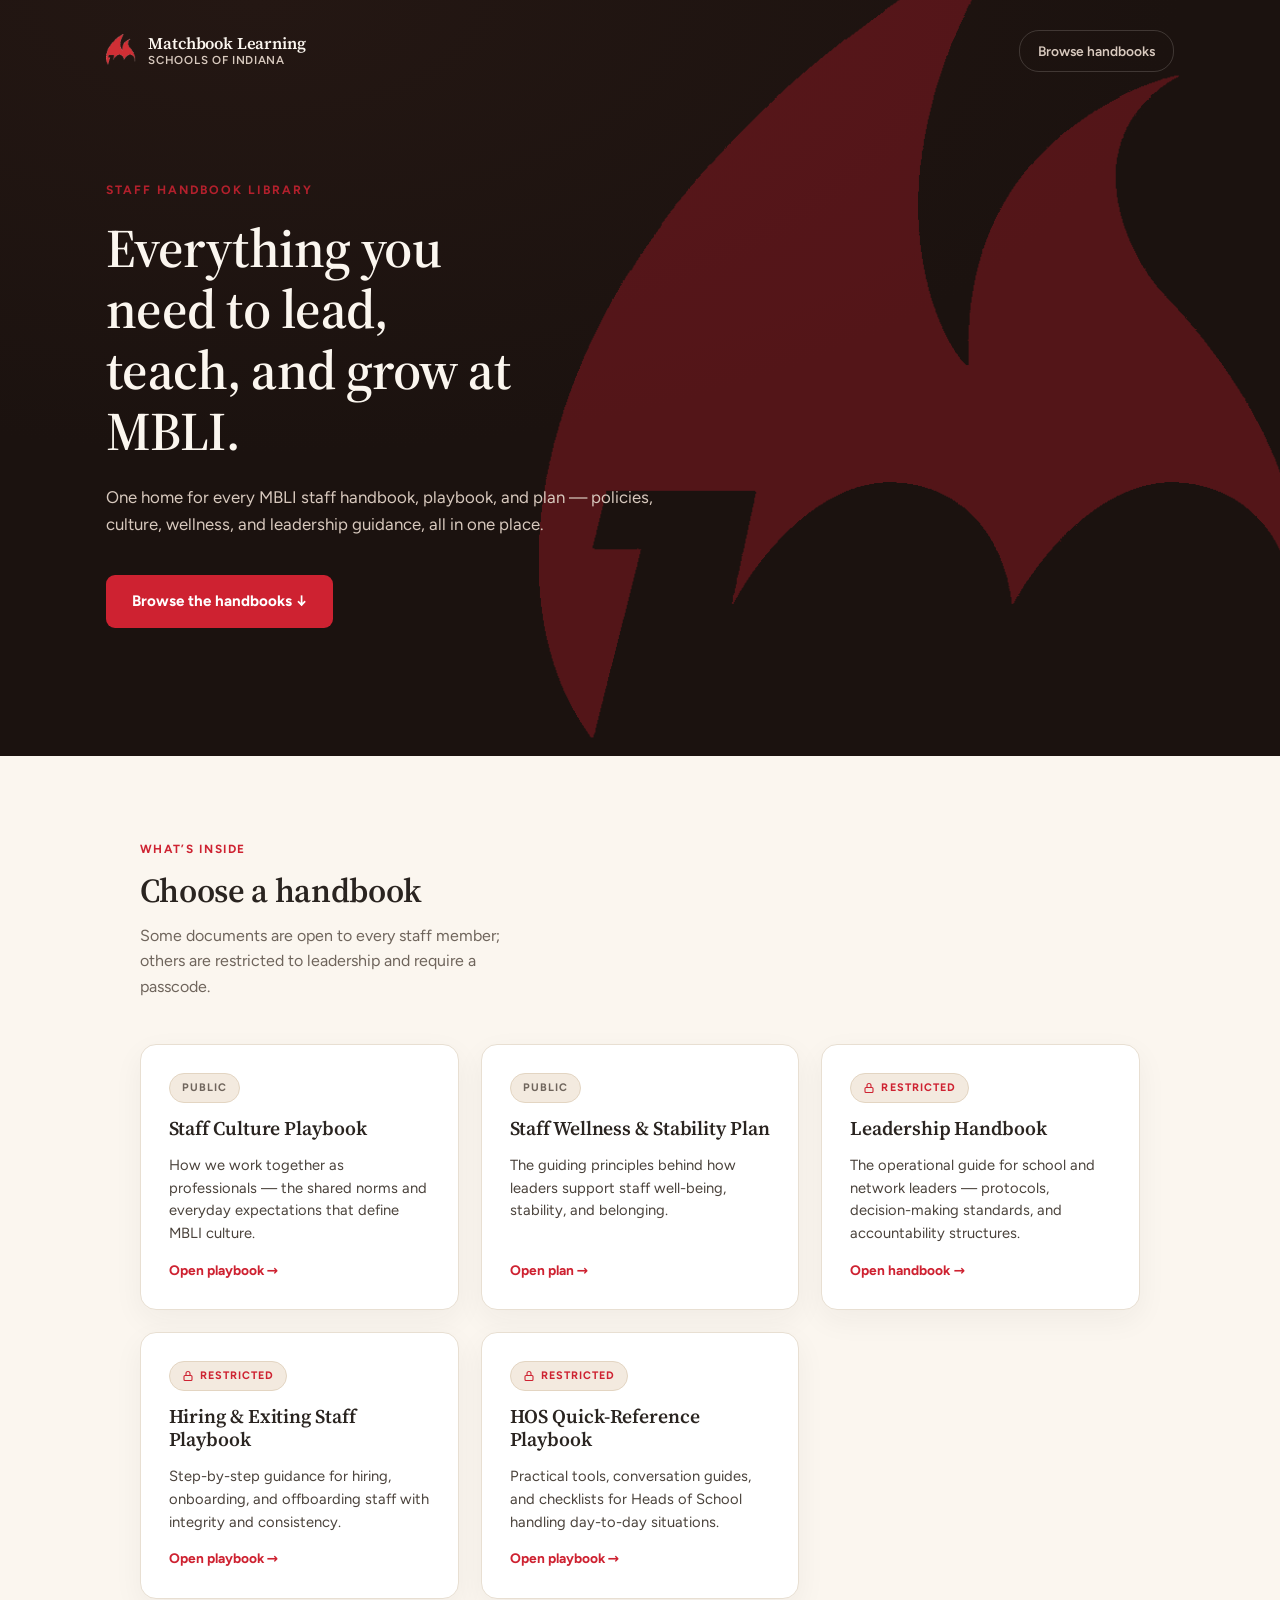
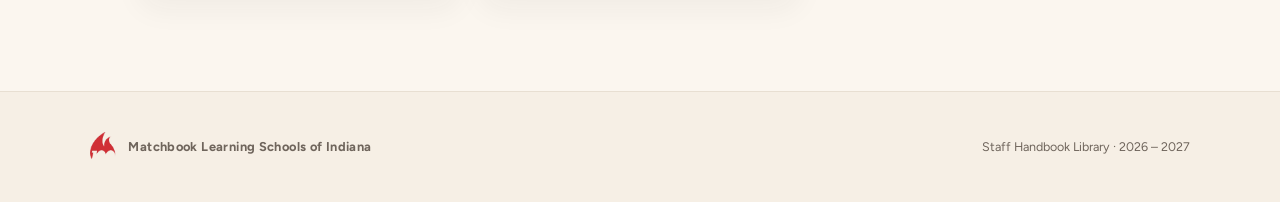
==== commit e734fef5: "Add staff handbook library home page, move Employee Handbook off site root Build a new index.html ho" ====
--- a/index.html
+++ b/index.html
@@ -3,598 +3,102 @@
 <head>
 <meta charset="UTF-8">
 <meta name="viewport" content="width=device-width, initial-scale=1">
-<title>MBLI Employee Handbook &middot; 2026&ndash;2027</title>
-<meta name="description" content="The 2026&ndash;2027 Employee Handbook for Matchbook Learning Schools of Indiana (MBLI).">
+<title>MBLI Staff Handbook Library</title>
+<meta name="description" content="The staff handbook library for Matchbook Learning Schools of Indiana (MBLI) &mdash; every playbook and plan in one place.">
 <link rel="icon" href="assets/img/mbli-flame.png">
 <link rel="stylesheet" href="assets/css/style.css">
+<link rel="stylesheet" href="assets/css/home.css">
 </head>
-<body>
-<a href="#main-content" class="skip-link">Skip to content</a>
-<div class="app-shell">
-  <div class="scrim"></div>
-  <aside class="sidebar" aria-label="Table of contents">
-    <button type="button" class="sidebar__close" aria-label="Close menu">&times;</button>
-    <a href="#cover" class="sidebar__brand">
-      <img src="assets/img/mbli-flame.png" alt="MBLI flame" class="sidebar__brand-logo">
-      <span class="sidebar__brand-text">Matchbook Learning<br><span>Schools of Indiana</span></span>
-    </a>
-    <div class="sidebar__search">
-      <div class="search-field">
-        <label for="nav-search" class="visually-hidden">Search sections</label>
-        <span class="search-field__icon" aria-hidden="true">&#8981;</span>
-        <input type="search" id="nav-search" class="search-field__input" placeholder="Search sections">
-      </div>
+<body class="home">
+<a href="#library" class="skip-link">Skip to handbook library</a>
+
+<section class="home-hero">
+  <div class="home-hero__mask" aria-hidden="true"></div>
+  <header class="home-header">
+    <div class="home-header__brand">
+      <img src="assets/img/mbli-flame.png" alt="MBLI flame" class="home-header__logo">
+      <span class="home-header__brand-text">Matchbook Learning<span>Schools of Indiana</span></span>
     </div>
-    <nav class="sidebar__nav" aria-label="Handbook sections">
-      <div class="sidebar__nav-heading">Contents</div>
-<a href="#welcome" class="nav-item" data-target-id="welcome" data-num="" data-label="Welcome"><span class="nav-item__num"></span><span>Welcome</span></a>
-<a href="#contents" class="nav-item" data-target-id="contents" data-num="" data-label="Contents"><span class="nav-item__num"></span><span>Contents</span></a>
-<a href="#sec-01" class="nav-item" data-target-id="sec-01" data-num="01" data-label="Introduction &amp; Employment"><span class="nav-item__num">01</span><span>Introduction &amp; Employment</span></a>
-<a href="#sec-02" class="nav-item" data-target-id="sec-02" data-num="02" data-label="Equal Opportunity, Ethics &amp; Conduct"><span class="nav-item__num">02</span><span>Equal Opportunity, Ethics &amp; Conduct</span></a>
-<a href="#sec-03" class="nav-item" data-target-id="sec-03" data-num="03" data-label="Employment Status &amp; Classifications"><span class="nav-item__num">03</span><span>Employment Status &amp; Classifications</span></a>
-<a href="#sec-04" class="nav-item" data-target-id="sec-04" data-num="04" data-label="Compensation &amp; Pay Practices"><span class="nav-item__num">04</span><span>Compensation &amp; Pay Practices</span></a>
-<a href="#sec-05" class="nav-item" data-target-id="sec-05" data-num="05" data-label="Benefits &amp; Retirement"><span class="nav-item__num">05</span><span>Benefits &amp; Retirement</span></a>
-<a href="#sec-06" class="nav-item" data-target-id="sec-06" data-num="06" data-label="Leave &amp; Time Off"><span class="nav-item__num">06</span><span>Leave &amp; Time Off</span></a>
-<a href="#sec-07" class="nav-item" data-target-id="sec-07" data-num="07" data-label="Safety, Health &amp; Emergency"><span class="nav-item__num">07</span><span>Safety, Health &amp; Emergency</span></a>
-<a href="#sec-08" class="nav-item" data-target-id="sec-08" data-num="08" data-label="Technology, Data &amp; Communication"><span class="nav-item__num">08</span><span>Technology, Data &amp; Communication</span></a>
-<a href="#sec-09" class="nav-item" data-target-id="sec-09" data-num="09" data-label="Discipline, Complaints &amp; Separation"><span class="nav-item__num">09</span><span>Discipline, Complaints &amp; Separation</span></a>
-<a href="#sec-10" class="nav-item" data-target-id="sec-10" data-num="10" data-label="Licensure &amp; Professional Requirements"><span class="nav-item__num">10</span><span>Licensure &amp; Professional Requirements</span></a>
-<a href="#sec-11" class="nav-item" data-target-id="sec-11" data-num="11" data-label="Workplace Expectations &amp; Operations"><span class="nav-item__num">11</span><span>Workplace Expectations &amp; Operations</span></a>
-<a href="#acknowledgment" class="nav-item" data-target-id="acknowledgment" data-num="" data-label="Acknowledgment"><span class="nav-item__num"></span><span>Acknowledgment</span></a>
-      <div class="nav-empty" hidden>No sections match the search.</div>
-    </nav>
-    <div class="sidebar__footer">Employee Handbook<br>2026 &ndash; 2027 &middot; v2
-      <a href="staff-culture-playbook.html" class="sidebar__footer-link">Staff Culture Playbook</a>
-      <a href="leadership-handbook.html" class="sidebar__footer-link">
-        <svg class="lock-icon" width="12" height="12" viewBox="0 0 24 24" fill="none" stroke="currentColor" stroke-width="2.2" stroke-linecap="round" stroke-linejoin="round" aria-hidden="true"><rect x="4" y="11" width="16" height="10" rx="2"></rect><path d="M8 11V7a4 4 0 0 1 8 0v4"></path></svg>
-        Leadership Handbook (restricted)
-      </a>
-      <a href="hiring-exiting-playbook.html" class="sidebar__footer-link">
-        <svg class="lock-icon" width="12" height="12" viewBox="0 0 24 24" fill="none" stroke="currentColor" stroke-width="2.2" stroke-linecap="round" stroke-linejoin="round" aria-hidden="true"><rect x="4" y="11" width="16" height="10" rx="2"></rect><path d="M8 11V7a4 4 0 0 1 8 0v4"></path></svg>
-        Hiring &amp; Exiting Staff Playbook (restricted)
-      </a>
-    </div>
-  </aside>
-
-  <div class="content-column">
-    <header class="site-header">
-      <button type="button" class="site-header__menu-btn" aria-label="Open menu" aria-expanded="false">&#9776;</button>
-      <span class="site-header__title">MBLI Employee Handbook</span>
-      <span class="site-header__active">Cover</span>
-    </header>
-
-    <main id="main-content">
-
-<section id="cover" class="cover" data-label="Cover">
-  <img src="assets/img/mbli-flame.png" alt="MBLI flame logo" class="cover__logo">
-  <div class="cover__brand-line1">Matchbook Learning</div>
-  <div class="cover__brand-line2">Schools of Indiana</div>
-  <div class="cover__rule"></div>
-  <h1 class="cover__title">Employee Handbook</h1>
-  <div class="cover__year">2026 &ndash; 2027</div>
-  <p class="cover__quote">&quot;Every child is known, loved, and flourishing.&quot;</p>
-</section>
-
-<section id="welcome" class="section-front" data-label="Welcome">
-  <div class="eyebrow">A Note of Welcome</div>
-  <h2 class="section-front__heading" style="max-width:16ch">Welcome to the team, and to the family.</h2>
-  <div class="section-front__body">
-    <p>As an employee of Matchbook Learning Schools of Indiana (MBLI), you are an integral part of our continued success and achievement. We ask that you read and review this Employee Handbook. This handbook has been developed to help answer any and all questions surrounding your employment with MBLI. The following outlined policies, practices, and procedures are guiding tools to help create a smooth and transparent working environment for all MBLI employees.</p>
-    <p>As a member of the MBLI family, we appreciate your hard work and dedication to our organization&rsquo;s mission.</p>
-    <p>Welcome to the team and family!</p>
-  </div>
-  <div class="welcome-sig">
-    <div class="welcome-sig__avatar">DS</div>
-    <div>
-      <div class="welcome-sig__name">Don Stewart</div>
-      <div class="welcome-sig__title">Chief Operations Officer</div>
-    </div>
+    <a href="#library" class="home-header__nav-link">Browse handbooks</a>
+  </header>
+  <div class="home-hero__content">
+    <div class="home-hero__eyebrow">Staff Handbook Library</div>
+    <h1 class="home-hero__title">Everything you need to lead, teach, and grow at MBLI.</h1>
+    <p class="home-hero__subtitle">One home for every MBLI staff handbook, playbook, and plan &mdash; policies, culture, wellness, and leadership guidance, all in one place.</p>
+    <a href="#library" class="home-hero__cta">Browse the handbooks &darr;</a>
   </div>
 </section>
 
-<section id="contents" class="contents-section" data-label="Contents">
-  <div class="eyebrow">What&rsquo;s Inside</div>
-  <h2 class="section-front__heading">Table of Contents</h2>
-  <div class="toc-grid">
-<a href="#sec-01" class="toc-card"><span class="toc-card__num">01</span><span><span class="toc-card__label">Introduction &amp; Employment Relationship</span><span class="toc-card__desc">Who we are, and the nature of your employment.</span></span></a>
-<a href="#sec-02" class="toc-card"><span class="toc-card__num">02</span><span><span class="toc-card__label">Equal Opportunity, Ethics &amp; Conduct</span><span class="toc-card__desc">The standards that keep our community respectful and fair.</span></span></a>
-<a href="#sec-03" class="toc-card"><span class="toc-card__num">03</span><span><span class="toc-card__label">Employment Status &amp; Classifications</span><span class="toc-card__desc">How roles, categories, and eligibility are defined.</span></span></a>
-<a href="#sec-04" class="toc-card"><span class="toc-card__num">04</span><span><span class="toc-card__label">Compensation &amp; Pay Practices</span><span class="toc-card__desc">How and when you are paid, and related pay policies.</span></span></a>
-<a href="#sec-05" class="toc-card"><span class="toc-card__num">05</span><span><span class="toc-card__label">Benefits &amp; Retirement</span><span class="toc-card__desc">Support for your health, future, and well-being.</span></span></a>
-<a href="#sec-06" class="toc-card"><span class="toc-card__num">06</span><span><span class="toc-card__label">Leave &amp; Time Off</span><span class="toc-card__desc">Time to rest, recover, and care for what matters.</span></span></a>
-<a href="#sec-07" class="toc-card"><span class="toc-card__num">07</span><span><span class="toc-card__label">Safety, Health &amp; Emergency</span><span class="toc-card__desc">Keeping students and staff safe.</span></span></a>
-<a href="#sec-08" class="toc-card"><span class="toc-card__num">08</span><span><span class="toc-card__label">Technology, Data &amp; Communication</span><span class="toc-card__desc">Responsible use of our systems and information.</span></span></a>
-<a href="#sec-09" class="toc-card"><span class="toc-card__num">09</span><span><span class="toc-card__label">Discipline, Complaints &amp; Separation</span><span class="toc-card__desc">Fair processes for concerns, action, and departures.</span></span></a>
-<a href="#sec-10" class="toc-card"><span class="toc-card__num">10</span><span><span class="toc-card__label">Licensure &amp; Professional Requirements</span><span class="toc-card__desc">Credentials and training that keep us qualified.</span></span></a>
-<a href="#sec-11" class="toc-card"><span class="toc-card__num">11</span><span><span class="toc-card__label">Workplace Expectations &amp; Operations</span><span class="toc-card__desc">Day-to-day practices and professional standards.</span></span></a>
+<main id="main-content">
+<section id="library" class="home-library">
+  <div class="home-library__heading">
+    <div class="eyebrow">What&rsquo;s Inside</div>
+    <h2>Choose a handbook</h2>
+    <p>Some documents are open to every staff member; others are restricted to leadership and require a passcode.</p>
+  </div>
+  <div class="home-grid">
+
+    <a href="staff-culture-playbook.html" class="doc-card">
+      <div class="doc-card__top"><span class="badge-public">Public</span></div>
+      <h3 class="doc-card__title">Staff Culture Playbook</h3>
+      <p class="doc-card__desc">How we work together as professionals &mdash; the shared norms and everyday expectations that define MBLI culture.</p>
+      <span class="doc-card__cta">Open playbook &rarr;</span>
+    </a>
+
+    <a href="staff-wellness-stability-plan.html" class="doc-card">
+      <div class="doc-card__top"><span class="badge-public">Public</span></div>
+      <h3 class="doc-card__title">Staff Wellness &amp; Stability Plan</h3>
+      <p class="doc-card__desc">The guiding principles behind how leaders support staff well-being, stability, and belonging.</p>
+      <span class="doc-card__cta">Open plan &rarr;</span>
+    </a>
+
+    <a href="leadership-handbook.html" class="doc-card">
+      <div class="doc-card__top">
+        <span class="badge-restricted">
+          <svg class="lock-icon" width="12" height="12" viewBox="0 0 24 24" fill="none" stroke="currentColor" stroke-width="2.2" stroke-linecap="round" stroke-linejoin="round" aria-hidden="true"><rect x="4" y="11" width="16" height="10" rx="2"></rect><path d="M8 11V7a4 4 0 0 1 8 0v4"></path></svg>
+          Restricted
+        </span>
+      </div>
+      <h3 class="doc-card__title">Leadership Handbook</h3>
+      <p class="doc-card__desc">The operational guide for school and network leaders &mdash; protocols, decision-making standards, and accountability structures.</p>
+      <span class="doc-card__cta">Open handbook &rarr;</span>
+    </a>
+
+    <a href="hiring-exiting-playbook.html" class="doc-card">
+      <div class="doc-card__top">
+        <span class="badge-restricted">
+          <svg class="lock-icon" width="12" height="12" viewBox="0 0 24 24" fill="none" stroke="currentColor" stroke-width="2.2" stroke-linecap="round" stroke-linejoin="round" aria-hidden="true"><rect x="4" y="11" width="16" height="10" rx="2"></rect><path d="M8 11V7a4 4 0 0 1 8 0v4"></path></svg>
+          Restricted
+        </span>
+      </div>
+      <h3 class="doc-card__title">Hiring &amp; Exiting Staff Playbook</h3>
+      <p class="doc-card__desc">Step-by-step guidance for hiring, onboarding, and offboarding staff with integrity and consistency.</p>
+      <span class="doc-card__cta">Open playbook &rarr;</span>
+    </a>
+
+    <a href="hos-quick-reference-playbook.html" class="doc-card">
+      <div class="doc-card__top">
+        <span class="badge-restricted">
+          <svg class="lock-icon" width="12" height="12" viewBox="0 0 24 24" fill="none" stroke="currentColor" stroke-width="2.2" stroke-linecap="round" stroke-linejoin="round" aria-hidden="true"><rect x="4" y="11" width="16" height="10" rx="2"></rect><path d="M8 11V7a4 4 0 0 1 8 0v4"></path></svg>
+          Restricted
+        </span>
+      </div>
+      <h3 class="doc-card__title">HOS Quick-Reference Playbook</h3>
+      <p class="doc-card__desc">Practical tools, conversation guides, and checklists for Heads of School handling day-to-day situations.</p>
+      <span class="doc-card__cta">Open playbook &rarr;</span>
+    </a>
+
   </div>
 </section>
-<section id="sec-01" class="policy-section" data-label="01 Introduction">
-<div class="section-divider">
-  <div class="section-divider__num">01</div>
-  <h2 class="section-divider__title">Introduction &amp; Employment Relationship</h2>
-  <p class="section-divider__desc">Who we are, and the nature of your employment with MBLI.</p>
-</div>
-<div class="section-body">
-<div class="measure">
-<h3 class="policy-title">A Word About This Handbook</h3>
-<p>This Employee Handbook contains information about the employment policies and practices of Matchbook Learning Schools of Indiana (MBLI). We expect employees to read this handbook carefully, as it is a valuable reference for understanding your job and MBLI. The policies outlined should be regarded as management guidelines only, which in a developing business will require changes from time to time. This iteration of the Employee Handbook supersedes and replaces any and all previous versions and any inconsistent verbal or written policy statements.</p>
-<h3 class="policy-title">At-Will Employment Statement</h3>
-<p>Nothing in this Employee Handbook or in any document or statement, written or oral, shall limit the right to terminate employment at-will. No officer, employee, or representative of MBLI is authorized to enter into an agreement &mdash; express or implied &mdash; with any employee for employment for a specified period of time unless such an agreement is in a written contract signed by the Chief Operating Officer of MBLI.</p>
-<h3 class="policy-title">Non-Contractual Disclaimer</h3>
-<p>This Employee Handbook is provided for informational purposes only. Nothing in this Handbook is intended to create, nor should it be construed as creating, a contract or agreement of employment or any contractual obligations between Matchbook Learning Schools of Indiana Inc. and any employee. This Handbook does not guarantee employment for any specific period of time and does not create any fixed terms or conditions of employment, whether express or implied.</p>
-<h3 class="policy-title">Right to Modify Policies</h3>
-<p>MBLI reserves the right, in its sole discretion and subject to applicable law, to alter, eliminate, amend, or otherwise change any policy, procedure, or guideline described in this Employee Handbook at any time, with or without notice. The only exception is the at-will employment policy, which may be modified only by a written agreement signed by the employee and an authorized representative of Matchbook Learning Schools of Indiana Inc. (including the School Leader or a designated representative).</p>
-<h3 class="policy-title">Who We Are</h3>
-<p>MBLI is proud to be a two-campus organization that values a strong, supportive professional community. Across both our K&ndash;8 and high school campuses, we strive to cultivate a culture grounded in mutual respect, hard work, dedication, and a shared commitment to supporting one another and our students through challenges.</p>
-<p>Our teachers, staff members, and administrators collaborate within and across campuses to advance our mission of creating and sustaining high-quality schools in Indianapolis. United by that mission, MBLI employees help build a consistent, team-centered culture that connects our campuses and strengthens the organization as a whole.</p>
-</div>
-<div class="grid grid--2col" style="margin:2.4rem 0 2rem">
-<div class="feature-card feature-card--accent"><div class="eyebrow-label">Our Vision</div><p class="feature-card__quote">Every child is known, loved, and flourishing.</p></div>
-<div class="feature-card feature-card--outline"><div class="eyebrow-label">Our Mission</div><p class="feature-card__text">We personalize learning, within a restorative community, fostering resilience and excellence while preparing students for real-world opportunities.</p></div>
-</div>
-<div class="eyebrow-label">Our Values</div>
-<div class="grid grid--auto-sm">
-<div class="info-card"><div class="info-card__title">Student Achievement</div><div class="info-card__desc">Our students always come first.</div></div>
-<div class="info-card"><div class="info-card__title">Innovation</div><div class="info-card__desc">We seek new ways to improve our work.</div></div>
-<div class="info-card"><div class="info-card__title">Excellence</div><div class="info-card__desc">We hold ourselves and our students to the highest possible standards.</div></div>
-<div class="info-card"><div class="info-card__title">Teamwork</div><div class="info-card__desc">We know that two minds are better than one.</div></div>
-<div class="info-card"><div class="info-card__title">Urgency</div><div class="info-card__desc">There is not a single moment to lose.</div></div>
-<div class="info-card"><div class="info-card__title">Integrity</div><div class="info-card__desc">We never miss a chance to do the right thing.</div></div>
-</div>
-</div>
-</section>
+</main>
 
-<section id="sec-02" class="policy-section" data-label="02 Equal Opportunity">
-<div class="section-divider">
-  <div class="section-divider__num">02</div>
-  <h2 class="section-divider__title">Equal Opportunity, Ethics &amp; Conduct</h2>
-  <p class="section-divider__desc">The standards that keep our community respectful and fair.</p>
-</div>
-<div class="section-body">
-<div class="measure">
-<h3 class="policy-title">Equal Employment Opportunity (EEO) Policy &amp; Human Rights Act</h3>
-<p>MBLI complies with all applicable federal and Indiana employment laws including Title VII of the Civil Rights Act, the Americans with Disabilities Act (ADA), the Age Discrimination in Employment Act (ADEA), the Genetic Information Nondiscrimination Act (GINA), USERRA, and the Indiana Civil Rights Law (IC 22-9-1).</p>
-<p>We will not discriminate against employees or applicants for employment on any legally-recognized basis or protected class including, but not limited to, veteran status, uniform service member status, race, color, religion, sex, national origin, age, sexual orientation, genetic information, physical or mental disability, or any other protected class under federal, state, or local law. This policy governs all aspects of employment at MBLI, including hiring, assignments, training, promotions, compensation, benefits, discipline, discharge, and all other terms and conditions of employment.</p>
-<p>You may discuss equal employment opportunity related questions with your Supervisor, Human Resources, or your School Leader.</p>
-<h3 class="policy-title">General Harassment, Discrimination &amp; Professional Bias</h3>
-<p>Matchbook Learning Schools of Indiana (MBLI) is committed to maintaining a professional work environment grounded in respect, equity, and accountability. Consistent with MBLI&rsquo;s <strong>Professional Conduct Policy</strong>, all employees are expected to interact with colleagues, students, families, and stakeholders in a manner that upholds dignity, professionalism, and mutual respect. Violations of this policy constitute violations of the Professional Conduct Policy and may result in corrective or disciplinary action.</p>
-<h4 class="subhead">Harassment and Discrimination</h4>
-<p>MBLI prohibits harassment of or discrimination against any employee based on race, religion, color, national origin, physical or mental disability, marital status, military or veteran status, age, sex, sexual orientation, personal appearance, political affiliation, or any other characteristic protected by applicable law.</p>
-<p>Prohibited conduct includes, but is not limited to: epithets, slurs, derogatory comments or jokes, intimidation, negative stereotyping, threats, physical interference, or any conduct that interferes with an employee&rsquo;s work or creates a hostile, intimidating, or offensive work environment. Harassment or discrimination may occur in any form, including verbal, written, visual, or electronic communications such as email, text messages, online platforms, images, gestures, or postings related to the workplace.</p>
-<h4 class="subhead">Professional Bias</h4>
-<p>In alignment with MBLI&rsquo;s expectations for professional conduct, the organization also prohibits <strong>professional bias</strong> &mdash; when an employee&rsquo;s role, discipline, licensure type, degree, experience, or career pathway is unfairly elevated or diminished in ways that undermine trust, collaboration, or respect. Examples include:</p>
-<ul><li>Devaluing colleagues based on subject area, role, or credential</li><li>Questioning a colleague&rsquo;s legitimacy or competence due to licensure type or career path</li><li>Implying that certain disciplines, roles, or leadership tracks are less important to student success or organizational effectiveness</li></ul>
-<p>All instructional, operational, and leadership roles are essential to MBLI&rsquo;s mission. Professional disagreement is expected to focus on ideas, evidence, student outcomes, data, and instructional effectiveness &mdash; not personal qualifications or perceived status.</p>
-<h4 class="subhead">Sexual Harassment &amp; Unwelcome Sexual Conduct</h4>
-<p>MBLI is committed to providing a workplace free of sexual harassment and other unwelcome sexual conduct &mdash; conduct that creates an offensive or hostile working environment, or that is made a condition of working at MBLI. Sexual harassment may occur between people of the same or opposite sex. Examples of prohibited conduct include:</p>
-<ul><li><strong>Verbal harassment</strong> (e.g., sexual requests, comments, jokes, slurs)</li><li><strong>Physical harassment</strong> (e.g., unwanted physical contact)</li><li><strong>Visual harassment</strong> (e.g., posters, cartoons, emails, or drawings of a sexual nature)</li></ul>
-<p>Our workplace is not limited to MBLI&rsquo;s facilities but includes anywhere a business or school-related function is taking place, including all MBLI-sponsored events. Such behavior may result in disciplinary action, up to and including termination, regardless of whether it is unlawful.</p>
-</div>
-<div class="callout callout--note measure-wide"><div class="callout__label">How to Report</div><p>An employee who experiences or witnesses conduct that may violate these standards should <strong>immediately report the incident</strong> to Human Resources or their School Leader/supervisor. Reports may be made in person, in writing, or by telephone.</p><p>MBLI maintains an <strong>Open Door policy</strong>. Employees are never required to confront the individual involved before making a report. All reports are reviewed promptly and handled as confidentially as possible. <strong>Retaliation</strong> against anyone who reports a concern in good faith or participates in an investigation is strictly prohibited.</p></div>
-<div class="measure">
-<h3 class="policy-title">Standards of Conduct</h3>
-<p>Employees are expected to conduct themselves in a mature and responsible manner. The following are examples of conduct that may result in disciplinary action, including suspension or termination. This list is illustrative only:</p>
-<ul class="cols-2"><li>Conduct that diminishes confidence in your ability to perform your duties or compromises MBLI&rsquo;s reputation</li><li>Theft or unauthorized removal or possession of property belonging to another</li><li>Falsification of timekeeping or other records</li><li>Working under the influence of alcohol or illegal drugs</li><li>Fighting or threatening violence in the workplace</li><li>Boisterous or disruptive activity in the workplace</li><li>Negligence or improper conduct leading to damage of MBLI property</li><li>Insubordination or other disrespectful conduct</li><li>Violation of safety or health rules</li><li>Sexual or other unlawful harassment or discrimination</li><li>Possession of dangerous or unauthorized materials in the workplace</li><li>Excessive absenteeism or any absence without notice</li><li>Unauthorized disclosure of confidential information</li><li>Inappropriate activities involving children</li><li>Providing false or misleading information</li><li>Failure to cooperate in or interfering with an MBLI investigation</li></ul>
-<p>Nothing in this policy is intended to interfere with employees&rsquo; rights under the National Labor Relations Act to engage in protected concerted activity.</p>
-<h3 class="policy-title">Conflicts of Interest Policy</h3>
-<p>MBLI is committed to maintaining the highest standards of integrity and transparency in all of its operations.</p>
-<h4 class="subhead">Acceptance of Gifts</h4>
-<p>Before accepting any gift from a vendor, individual, or organization with whom you or MBLI has a past, current, or potential future relationship, you must first consult with MBLI&rsquo;s General Counsel or Chief Operations Officer (COO). This policy applies regardless of the value of the proposed gift or the employee&rsquo;s specific role.</p>
-<h4 class="subhead">Service on External Boards</h4>
-<p>Any employee invited to serve on the board of directors or advisory board of another organization must disclose this in writing to both their Head of School and the COO before accepting. MBLI reserves the right to request that an employee decline or resign from such a position if it is incompatible with the employee&rsquo;s duties or MBLI&rsquo;s mission.</p>
-<h4 class="subhead">Reporting &amp; Enforcement</h4>
-<p>Failure to disclose a potential or actual conflict of interest may result in disciplinary action, up to and including termination. Employees are encouraged to seek guidance from the General Counsel or COO if unsure whether a situation may constitute a conflict.</p>
-<h3 class="policy-title">Whistleblower Policy &amp; Procedures</h3>
-<p>MBLI is committed to lawful and ethical behavior and requires the board, advisors, employees, and volunteers to act in accordance with all applicable laws, regulations, and policies. The objectives of the Whistleblower Policy are to prevent, detect, and correct improper activities; encourage good-faith reporting of material violations of law or policy; ensure documentation and resolution of reports; and protect individuals who report concerns in good faith, in accordance with <strong>Indiana Code &sect; 22-5-3-3</strong>, from retaliation.</p>
-<h4 class="subhead">Reporting Concerns</h4>
-<p><strong>Employees:</strong> Whenever possible, resolve concerns by reporting directly to your Supervisor or the next level of management. If those channels cannot be used, contact the Chief Operating Officer. Reports should be in writing whenever practical.</p>
-<p><strong>Board Members, Advisors &amp; Volunteers:</strong> May submit concerns directly to the chair of the Board. MBLI will investigate all reports with due care and promptness.</p>
-<p>No director, advisor, employee, or volunteer who in good faith reports a concern shall be threatened, discriminated against, or subject to retaliation. MBLI treats all communications under this policy confidentially, except as necessary to conduct a complete and fair investigation.</p>
-<h3 class="policy-title">Religious Accommodations</h3>
-<p>MBLI is committed to providing reasonable accommodations, where appropriate, for employees&rsquo; religious beliefs. It is the employee&rsquo;s responsibility to notify their School Leader or Supervisor of the need for an accommodation. Accommodations should not interfere with or disrupt the normal routine of our organization.</p>
-</div>
-</div>
-</section>
-
-<section id="sec-03" class="policy-section" data-label="03 Employment Status">
-<div class="section-divider">
-  <div class="section-divider__num">03</div>
-  <h2 class="section-divider__title">Employment Status &amp; Classifications</h2>
-  <p class="section-divider__desc">How roles, categories, and eligibility are defined.</p>
-</div>
-<div class="section-body">
-<div class="measure">
-<h3 class="policy-title">Employment Categories</h3>
-</div>
-<div class="grid grid--auto-md measure-wide" style="margin:.4rem 0 1.4rem">
-<div class="info-card"><div class="info-card__title">Full-Time Regular</div><div class="info-card__desc">Regularly work at least 30 hours/week. Most qualify for MBLI benefits.</div></div>
-<div class="info-card"><div class="info-card__title">Full-Time Hourly</div><div class="info-card__desc">Standard full-time schedule, paid hourly. Non-exempt and eligible for overtime; generally not paid during breaks unless scheduled.</div></div>
-<div class="info-card"><div class="info-card__title">Part-Time Regular</div><div class="info-card__desc">Work less than 30 hours/week; qualify for certain benefits or benefits required by law.</div></div>
-<div class="info-card"><div class="info-card__title">Temporary</div><div class="info-card__desc">Limited or short-term duration. Exempt or non-exempt by duties; generally not benefits-eligible unless required by law.</div></div>
-</div>
-<div class="measure">
-<p>In addition to these categories, employees are classified as <strong>exempt</strong> or <strong>non-exempt</strong> under the Fair Labor Standards Act (FLSA). <strong>Hourly (non-exempt)</strong> employees are paid based on hours worked, must accurately record all time, and are eligible for overtime as required by law. <strong>Salaried (exempt)</strong> employees are paid on a salary basis, are not eligible for overtime, and are expected to fulfill their responsibilities regardless of variations in work hours. Classification is determined by job duties and business needs, not job title, and may be reviewed or adjusted to remain compliant with the law.</p>
-<h3 class="policy-title">Immigration Reform &amp; Control Act</h3>
-<p>MBLI hires and employs only individuals authorized to work in the United States. In compliance with the <strong>Immigration Reform and Control Act of 1986 (IRCA)</strong>, all newly hired employees must complete <strong>Form I-9</strong> as part of onboarding. Section 1 must be completed no later than the first day of work for pay, and the School will review original documentation and complete Section 2 through an E-Verify system.</p>
-<p>Employees with time-limited work authorization are responsible for maintaining valid authorization throughout employment and must present updated documentation before expiration. All Form I-9 records are maintained securely, <strong>separate from personnel files</strong>, and accessed only by authorized staff.</p>
-<h3 class="policy-title">Employment Authorization &amp; Visa Sponsorship</h3>
-<p>Matchbook Learning hires individuals who are legally authorized to work in the United States and who can maintain that authorization throughout employment. As a matter of company policy, Matchbook Learning <strong>does not sponsor employment-based visas</strong> or work authorization applications (including H-1B, TN, E-3, O-1, or other petitions), and does not sponsor applications for permanent residency (&ldquo;green card&rdquo; sponsorship).</p>
-<p>Employment offers and continued employment are contingent upon the ability to provide and maintain documentation demonstrating authorization to work in the U.S., as required by law. Matchbook Learning reserves the right to modify or make exceptions to this policy at its sole discretion, consistent with applicable legal requirements and business needs.</p>
-<h3 class="policy-title">Internal Transfer Policy</h3>
-<p>MBLI supports internal transfers between Matchbook Learning K&ndash;8 and The Match High School &amp; Career Center to promote staff growth while maintaining instructional continuity and operational stability.</p>
-<h4 class="subhead">Eligibility &amp; Approval</h4>
-<p>Employees seeking a transfer must hold required certifications or endorsements, demonstrate relevant experience and proficiency, and have a positive performance history. A written transfer request goes to the Supervisor, with copies to the Operations Specialist and COO, including rationale, timeline, and updated credentials. An internal interview may be required. All transfers require approval from both the sending and receiving principals; if consensus is not reached, the COO makes the final decision.</p>
-<h4 class="subhead">Timing, Status &amp; Benefits</h4>
-<p>Transfers are typically approved between academic years; mid-year transfers are generally not permitted except in urgent circumstances with COO approval. Employees retain employment with MBLI. Salary placement may change based on role requirements, and core benefits continue though eligibility may vary if classification changes.</p>
-<h3 class="policy-title">Employee Referral Retention Bonus</h3>
-<p>Beginning with the 2026&ndash;2027 school year, referral bonuses include both a <strong>referral incentive</strong> and a <strong>retention-based incentive</strong> tied to continued employment into the following academic year. Current employees may refer candidates, submitting the candidate&rsquo;s name prior to or at the time of application through the designated process (HR form, email, or ATS). The candidate must not already be in the hiring pipeline.</p>
-</div>
-<div class="grid grid--2col measure" style="margin:1.4rem 0">
-<div class="stat-card"><div class="stat stat--lg">$250</div><div class="stat-card__title">Referral Bonus</div><div class="stat-card__desc">To the referring employee once the referred candidate is hired and begins employment.</div></div>
-<div class="stat-card"><div class="stat stat--lg">$250</div><div class="stat-card__title">Retention Bonus</div><div class="stat-card__desc">To the new hire who returns for the next academic year and is active as of September 1.</div></div>
-</div>
-<div class="measure">
-<p class="stat-card__desc"><strong>Conditions:</strong> Executive Leadership Team members are not eligible. For duplicate referrals, the bonus goes to the first documented referral received by HR. Referring employees must be actively employed at payout. Candidates sourced through recruiters, job fairs, or prior applicant pools are not eligible.</p>
-</div>
-</div>
-</section>
-
-<section id="sec-04" class="policy-section" data-label="04 Compensation">
-<div class="section-divider">
-  <div class="section-divider__num">04</div>
-  <h2 class="section-divider__title">Compensation &amp; Pay Practices</h2>
-  <p class="section-divider__desc">How and when you are paid, and related pay policies.</p>
-</div>
-<div class="section-body">
-<div class="measure">
-<h3 class="policy-title">Pay Periods &amp; Payroll Schedule</h3>
-<p>Most MBLI employees are paid <strong>semi-monthly on the 15th and the last day of each month</strong>. Salaried employees are generally paid over a 12-month period. Hourly employees are generally paid during the 10-month academic year based on hours worked and approved timekeeping, and are not paid during school breaks unless scheduled (except for designated paid holidays). When a payday falls on a Saturday or Sunday, employees are normally paid the following Monday; when a payday falls on a holiday, they are normally paid the next business day.</p>
-<h4 class="subhead">Direct Deposit or Bank-Drafted Paycheck</h4>
-<p>All full-time and part-time employees may receive pay via <strong>direct deposit</strong> or <strong>bank-drafted payroll check</strong>. Employees who elect direct deposit may view pay stubs online through <strong>Amplify Passport</strong> at <a href="https://www.amplify.com" target="_blank" rel="noopener">www.amplify.com</a>. Direct deposit is MBLI&rsquo;s preferred method. Bank-drafted checks are mailed to the employee&rsquo;s home address on file via courier and typically arrive within 2&ndash;4 business days after payday; employees are responsible for keeping their mailing address current in Amplify.</p>
-<h4 class="subhead">Reimbursements &amp; Awards</h4>
-<p>All reimbursement requests must be approved by the employee&rsquo;s School Leader or Supervisor, then submitted with receipts to the COO for review. Once approved by the COO, the reimbursable amount is added to the employee&rsquo;s next regular paycheck. MBLI may also recognize positive performance through monetary awards, generally issued through the next scheduled paycheck and subject to applicable payroll taxes.</p>
-<h3 class="policy-title">Stipend Agreement Policy</h3>
-<p>MBLI may offer stipend payments for approved work <strong>outside of an employee&rsquo;s regular job responsibilities</strong>, such as additional duties, extended time commitments, special projects, or supplemental assignments. All stipends must be <strong>approved in advance</strong> and documented through a written stipend agreement outlining the scope of work, duration, expectations, and payment terms.</p>
-<p>Stipend payments are not guaranteed and are contingent upon meeting the agreement&rsquo;s requirements. All approved stipends are paid through regular payroll in compliance with the FLSA and do not alter an employee&rsquo;s base salary, hourly rate, or exemption status.</p>
-<h3 class="policy-title">Payroll Corrections &amp; Overpayments</h3>
-<p>Employees are responsible for reviewing each paycheck for accuracy and must report suspected errors to HR or Payroll as soon as possible. If an employee is <strong>underpaid</strong>, MBLI corrects the error promptly after verification, via an off-cycle payment or the next regular paycheck. If an employee is <strong>overpaid</strong>, MBLI notifies the employee and explains repayment options; deductions comply with <strong>Indiana Code 22-2-6-2</strong> and require written authorization. Repayment will not reduce pay below minimum wage, and reasonable repayment plans may be arranged. Employees will not be retaliated against for reporting payroll errors.</p>
-<h3 class="policy-title">Timekeeping</h3>
-<p>Non-exempt (hourly) employees must accurately record <strong>all time worked each day</strong> using the method provided by their School Leader/Supervisor, submit timesheets by established deadlines, and record all applicable leave using the appropriate codes.</p>
-</div>
-<div class="callout callout--important"><div class="callout__label">Important</div><p>No employee has authority to direct another employee to underreport time worked, omit leave taken, or submit an inaccurate timesheet. If anyone instructs you to report time inaccurately, notify your manager, Human Resources, and/or the COO immediately.</p></div>
-<div class="measure">
-<h4 class="subhead">Overtime</h4>
-<p>All overtime for non-exempt employees must be <strong>approved in advance in writing</strong> by the direct Supervisor (or designee). Pre-approved overtime days include First Semester Parents in Touch Day, Winter Celebration, Second Semester Parents in Touch Day, and the End of Year Student Showcase. MBLI&rsquo;s workweek runs Sunday 12:01 a.m. through Saturday 11:59 p.m. Non-exempt employees are paid overtime at <strong>1.5&times; their regular rate</strong> for all hours worked over 40 in a workweek. Exempt employees are not eligible for overtime pay.</p>
-<h3 class="policy-title">Pay Deductions</h3>
-<p>MBLI is required by federal and state law to make certain deductions each pay period, including federal income tax, state and local income tax, and Social Security and Medicare taxes (FICA). Additional deductions may include benefit premiums, retirement contributions, court-ordered garnishments, or other legally authorized withholdings. Exempt (salaried) employees&rsquo; pay will not be reduced in a manner that violates salary basis requirements; salaries may be reduced only in the following circumstances:</p>
-<ul><li>Absences of one or more full days for personal reasons other than sickness or disability</li><li>Absences of one or more full days due to sickness or disability when a bona fide leave plan exists</li><li>Unpaid leave taken under the FMLA</li><li>Full-day suspensions for violations of safety rules of major significance</li><li>Full-day disciplinary suspensions for violations of written workplace conduct policies</li><li>Proportional salary during the first and last weeks of employment based on days actually worked</li><li>Reduction for negative leave balances, applied only in full-day increments</li></ul>
-<p>When wages are garnished by court order, MBLI is legally bound to withhold the amount indicated, honoring federal and applicable state guidelines that protect a certain amount of income from garnishment.</p>
-<h3 class="policy-title">Staff Attendance &amp; Punctuality</h3>
-<p>Attendance and punctuality are essential to employee success and to consistent support for students. Employees should refer to their campus-specific addenda for detailed attendance procedures. If you will be late or absent, notify your School Leader or Supervisor <strong>before the start of the workday</strong>. Lateness is arriving after your scheduled start time; any unapproved late arrival is charged against available PTO in the nearest quarter-hour increment. If an employee is absent for <strong>three consecutive workdays without notice</strong>, MBLI will consider the position voluntarily abandoned (this does not apply when the absence may qualify for protected leave).</p>
-</div>
-</div>
-</section>
-
-<section id="sec-05" class="policy-section" data-label="05 Benefits">
-<div class="section-divider">
-  <div class="section-divider__num">05</div>
-  <h2 class="section-divider__title">Benefits &amp; Retirement</h2>
-  <p class="section-divider__desc">Support for your health, future, and well-being.</p>
-</div>
-<div class="section-body">
-<div class="measure">
-<h3 class="policy-title">Eligibility</h3>
-<p>Benefits eligibility is based on an employee&rsquo;s classification, scheduled work hours, and length of assignment, and is subject to the terms and waiting periods of each plan. In general, <strong>full-time salaried (exempt)</strong> and <strong>full-time hourly (non-exempt)</strong> employees regularly scheduled to work <strong>30 or more hours per week</strong> are eligible for MBLI-sponsored benefits. Temporary employees, long-term substitutes, independent contractors, and interns are generally not eligible unless required by law. Official benefit plan documents govern eligibility, coverage, costs, and limitations.</p>
-<h3 class="policy-title">Health, Dental &amp; Vision Insurance</h3>
-<p>MBLI has developed a comprehensive set of employee benefits to supplement regular wages. For detailed benefits information, refer to the MBLI benefits guide. To access benefits information online, visit <a href="https://www.employeenavigator.com/" target="_blank" rel="noopener">employeenavigator.com</a>.</p>
-</div>
-<div class="grid grid--2col measure-wide" style="margin:1.4rem 0">
-<div class="feature-card feature-card--accent"><div class="eyebrow-label">401(k) Retirement</div><div class="stat stat--lg" style="font-size:2.6rem">Up to 5%</div><p style="margin:8px 0 0;font-size:.94rem;color:#FBE3E1">Employer matching contributions. Eligible after 90 days of employment. Temporary employees are not eligible; all provisions are governed by official plan documents.</p></div>
-<div class="feature-card feature-card--outline"><div class="eyebrow-label">Workers&rsquo; Compensation</div><p style="margin:0;color:var(--ink)">MBLI provides Workers&rsquo; Compensation insurance for job-related injuries or illnesses as required by law, <strong>at no cost to employees</strong>. Report any work-related injury or illness immediately to your Supervisor or School Leader and complete required incident documentation as soon as practicable.</p></div>
-</div>
-<div class="measure">
-<h3 class="policy-title">Staff Continuing Education Benefit</h3>
-<p>MBLI is committed to supporting the professional growth of its employees through tuition reimbursement for continuing education related to an employee&rsquo;s role. The benefit is available to full-time employees enrolled in an accredited degree, certification, or coursework program directly related to their role, who are in <strong>good standing</strong> (not on a PIP and not subject to active disciplinary action).</p>
-<div class="stat-strip"><div class="stat-strip__grid">
-<div><div class="stat stat--md">$2,500</div><div class="stat-block__label">per semester (max)</div></div>
-<div><div class="stat stat--md">2</div><div class="stat-block__label">semesters per calendar year</div></div>
-<div><div class="stat stat--md">1 yr</div><div class="stat-block__label">service commitment after completion</div></div>
-</div></div>
-<p><strong>Pre-approval is mandatory.</strong> Requests must be submitted to HR at least 30 days prior to the start of the semester and include proof of enrollment, course descriptions, and estimated costs. Reimbursement is limited to tuition, required textbooks, and mandatory course fees (housing, travel, technology, and late fees are not eligible). Reimbursement is issued only after successful completion with a <strong>minimum grade of &ldquo;C&rdquo;</strong> and submission of transcripts, receipts, and proof of payment, within 60 days of completion.</p>
-<p>Employees who receive reimbursement agree to remain employed with MBLI for <strong>one year</strong> following course completion. If the employee voluntarily separates before completing this commitment, the full reimbursement amount must be repaid within 90 days of separation.</p>
-</div>
-</div>
-</section>
-
-<section id="sec-06" class="policy-section" data-label="06 Leave & Time Off">
-<div class="section-divider">
-  <div class="section-divider__num">06</div>
-  <h2 class="section-divider__title">Leave &amp; Time Off</h2>
-  <p class="section-divider__desc">Time to rest, recover, and care for what matters.</p>
-</div>
-<div class="section-body">
-<div class="measure">
-<h3 class="policy-title">Holidays</h3>
-<p>MBLI normally observes the following holidays for 10-month and 12-month salaried employees. Additional holidays are indicated on the school calendar. Full-time employees are eligible for paid holidays immediately upon hire.</p>
-</div>
-<div class="grid grid--2col measure-wider" style="margin:.6rem 0 1.4rem">
-<div class="info-card info-card--lg"><div class="eyebrow-label">Salaried Employees</div><ul><li>New Year&rsquo;s Eve</li><li>New Year&rsquo;s Day</li><li>Dr. Martin Luther King Day</li><li>President&rsquo;s Day</li><li>Memorial Day</li><li>Juneteenth</li><li>Week of Independence Day</li><li>Labor Day</li><li>Week of Thanksgiving</li><li>Christmas Eve</li><li>Christmas Day</li></ul></div>
-<div class="info-card info-card--lg"><div class="eyebrow-label">Full-Time Hourly Employees</div><ul><li>Labor Day</li><li>Thanksgiving</li><li>Day after Thanksgiving</li><li>Christmas Eve</li><li>Christmas Day</li><li>New Year&rsquo;s Day</li><li>Dr. Martin Luther King Day</li><li>Presidents&rsquo; Day</li></ul></div>
-</div>
-<div class="measure">
-<h3 class="policy-title">Vacation &amp; Paid Days Off</h3>
-<p>Refer to the school calendar for available vacation days (indicated by days during breaks that are non-professional-development days). 12-month salaried employees should consult their School Leader for approval of summer vacation times, days, and work hours. MBLI does not pay compensation for unused vacation leave upon termination, and employees may not carry over unused vacation leave from one fiscal year to the next.</p>
-<h3 class="policy-title">Personal Time Off (PTO)</h3>
-<p>MBLI provides Paid Time Off to support employee well-being while maintaining strong instructional continuity. The academic calendar also includes scheduled breaks (Fall Break, Week of Thanksgiving, Winter Break, Spring Break, and Summer Break) that are an important component of the overall time-off structure. Eligible employees are full-time staff regularly scheduled to work 30 or more hours per week; part-time, temporary, long-term substitutes, and independent contractors are not eligible.</p>
-</div>
-<div class="stat-panel measure"><div class="stat-block"><div class="stat-panel__figure">10</div><div class="stat-panel__unit">days / year</div></div><div class="stat-panel__body"><div class="stat-panel__title">Annual PTO Allotment (80 hours)</div><p>Front-loaded at the start of each school year as a single, flexible bank for both personal and medical needs. Employees hired after the start receive a prorated allotment. Recorded in quarter-hour increments.</p></div></div>
-<div class="measure">
-<p><strong>Permitted uses</strong> include personal illness or injury; medical, dental, or therapy appointments; care of an immediate family member; personal or family matters; and mental health and well-being. School leaders may limit PTO during critical instructional periods, and employees should avoid taking PTO immediately before or after scheduled breaks when possible. MBLI may require medical documentation for absences of three or more consecutive workdays. <strong>Unused PTO does not carry over and is not paid out</strong> under any circumstances. Misuse or falsification of PTO may result in disciplinary action, up to and including termination.</p>
-<h3 class="policy-title">Attendance Incentive Bonus (Annual)</h3>
-<p>The Attendance Incentive Bonus is available to all full-time student-facing employees who are not administrators (classroom teachers, special education teachers, instructional assistants, front desk personnel, and similar roles). Employees who start after the first day of the school year are not eligible that year, and must be actively employed at payout. Eligible employees receive the bonus for <strong>perfect attendance for the full school year</strong> &mdash; no use of PTO days.</p>
-<p>Absences that do <strong>not</strong> disqualify an employee: approved FMLA leave, days out due to ADA accommodations, jury duty, military leave, bereavement leave (as defined by policy), school-approved professional development days, and school closures or cancellations.</p>
-</div>
-<div class="callout callout--note"><p><strong style="color:var(--accent)">$1,500 annual bonus</strong> &mdash; paid on the July 30 payroll, following completion of the prior school year. Effective for the July 1, 2026 school year and beyond, unless otherwise modified.</p></div>
-<div class="measure">
-<h3 class="policy-title">Bereavement Leave</h3>
-<p>All regular full-time employees are eligible for bereavement leave. Legal holidays do not count against bereavement days.</p>
-</div>
-<div class="table-wrap measure-wider"><table class="data-table"><thead><tr><th>Relationship</th><th data-align="right">Paid Leave</th></tr></thead><tbody><tr><td>Spouse / Partner, Child, Legal Dependent</td><td class="is-value" data-align="right">Up to 10 days</td></tr><tr><td>Parent, Guardian, Parent-in-Law, Sibling, Step/Foster Child</td><td class="is-value" data-align="right">Up to 5 days</td></tr><tr><td>Grandparent, Grandchild, Aunt, Uncle, Sibling-in-Law</td><td class="is-value" data-align="right">Up to 1 day</td></tr></tbody></table></div>
-<div class="measure">
-<p><strong>Travel:</strong> Up to 1 additional paid day may be approved for required out-of-state travel (250&ndash;349 miles one way); up to 2 additional paid days for long-distance (350+ miles) or international travel. Bereavement leave should generally be taken within 30 days of the loss; for immediate family, leave may be split. For losses not listed, employees may request available PTO or unpaid leave with supervisor approval.</p>
-<h3 class="policy-title">Jury Duty / Witness Leave</h3>
-<p>Full-time regular employees summoned for jury duty or subpoenaed as a witness are granted necessary time off upon providing a copy of the summons or subpoena. These absences are <strong>not deducted from any leave balance</strong>. Employees receive up to <strong>ten business days</strong> of paid jury or witness duty leave at their regular rate; service beyond ten days may be unpaid and reviewed case-by-case. MBLI will not retaliate against any employee for fulfilling jury or witness service.</p>
-<h3 class="policy-title">Military Leave (USERRA)</h3>
-<p>MBLI provides leave and reemployment protections for employees who perform service in the uniformed services, in accordance with USERRA and applicable state law. Qualifying military service is granted a leave of absence, generally unpaid unless otherwise required by law. Upon timely return, eligible employees are promptly reemployed in the position they would have attained (or a comparable position) with the same seniority, status, and pay. Retaliation or discrimination based on military service is strictly prohibited.</p>
-<h3 class="policy-title">Paid Parental Leave</h3>
-<p>MBLI provides Paid Parental Leave following the birth, adoption, or placement of a child, in compliance with the FMLA and Title VII as amended by the Pregnancy Discrimination Act. Employees are eligible if employed at least <strong>12 months</strong> and having worked at least <strong>1,250 hours</strong> in the preceding 12-month period. Paid Parental Leave runs concurrently with FMLA leave when the employee is FMLA-eligible.</p>
-</div>
-<div class="grid grid--auto-lg measure-wider" style="margin:1.2rem 0">
-<div class="mini-stat"><div class="stat stat--sm">6 weeks</div><div class="mini-stat__title">Primary / Birth Parent</div><div class="mini-stat__desc">Or 30 workdays, at regular base pay. Taken consecutively, within 12 months of birth or placement.</div></div>
-<div class="mini-stat"><div class="stat stat--sm">8 weeks</div><div class="mini-stat__title">Cesarean Section Birth</div><div class="mini-stat__desc">Recognizing that a cesarean is major surgery requiring additional recovery time.</div></div>
-<div class="mini-stat"><div class="stat stat--sm">4 weeks</div><div class="mini-stat__title">Secondary / Non-Birth Parent</div><div class="mini-stat__desc">20 days for bonding. Not differentiated by gender, caregiver designation, or family structure.</div></div>
-</div>
-<div class="measure">
-<p><strong>Lactation Accommodation (PUMP Act):</strong> MBLI provides reasonable break time to express breast milk for up to one year following the child&rsquo;s birth, and a private space &mdash; other than a bathroom &mdash; shielded from view and free from intrusion.</p>
-<h3 class="policy-title">Unpaid Leave &amp; Absenteeism</h3>
-<p>Consistent with applicable law, employees may be granted unpaid leave in appropriate circumstances; contact your School Leader, Supervisor, or HR Manager for more information. Unapproved or excessive absenteeism may negatively impact an employee&rsquo;s record, evaluations, and contract status. <strong>Documented and legally protected absences will not be counted as excessive absenteeism</strong>, and MBLI will not take corrective action that interferes with an employee&rsquo;s exercise of rights under applicable leave or disability laws.</p>
-<h3 class="policy-title">Family &amp; Medical Leave Act (FMLA)</h3>
-<p>MBLI complies with the FMLA, providing eligible employees with job-protected unpaid leave for qualifying family and medical reasons. Employees are eligible if employed by MBLI for at least 12 months (not necessarily consecutive), having worked at least 1,250 hours in the preceding 12 months, at a worksite where MBLI employs 50 or more employees within a 75-mile radius.</p>
-<p>Eligible employees may take up to <strong>12 workweeks</strong> of unpaid FMLA leave during a rolling 12-month period, and up to <strong>26 workweeks</strong> of Military Caregiver Leave in a single 12-month period. Qualifying reasons include the employee&rsquo;s own serious health condition; birth and bonding within 12 months; placement for adoption or foster care and bonding within 12 months; care for a spouse, child, or parent with a serious health condition; a qualifying exigency related to covered military service; and Military Caregiver Leave.</p>
-<p><strong>Notice:</strong> foreseeable leave requires at least 30 days&rsquo; advance notice when practicable; unforeseeable leave requires notice as soon as practicable. Medical certification must be submitted within 15 calendar days of request. MBLI maintains group health coverage during FMLA leave under the same terms, with employees responsible for their premium contributions. Upon timely return, employees are reinstated to the same or an equivalent position. Retaliation for requesting or taking FMLA leave is strictly prohibited.</p>
-<h3 class="policy-title">Attendance Blackout Periods</h3>
-<p>To ensure uninterrupted instruction and continuity of operations, planned PTO or personal leave may not be taken during designated blackout periods. The Blackout Calendar is published at the beginning of each academic year and includes:</p>
-<ul><li>The first five instructional days of each school year</li><li>One school day before and after Fall, Thanksgiving, Winter, and Spring Breaks</li><li>State or district testing windows</li><li>Parent&ndash;teacher conference days/evenings</li><li>Mandatory professional development or all-staff days</li><li>Major school events designated by the Head of School</li><li>The last five instructional days of the school year</li></ul>
-<p>Absences not approved or legally protected during blackout periods are unpaid and coded as an Unpaid Day Off; medical documentation is required for any absence during a blackout period to be coded as paid leave. This policy does not limit rights under FMLA, ADA, military leave, or other legally protected leave; bereavement, jury duty, and subpoenaed witness leave are governed by their respective policies.</p>
-</div>
-</div>
-</section>
-
-<section id="sec-07" class="policy-section" data-label="07 Safety">
-<div class="section-divider">
-  <div class="section-divider__num">07</div>
-  <h2 class="section-divider__title">Safety, Health &amp; Emergency</h2>
-  <p class="section-divider__desc">Keeping students and staff safe.</p>
-</div>
-<div class="section-body">
-<div class="measure">
-<h3 class="policy-title">Accommodation for Disabilities (ADA)</h3>
-<p>MBLI provides equal employment opportunities to qualified individuals with disabilities in accordance with the ADA and applicable law, and also complies with the FMLA and other medical leave laws. Employees who believe they need a workplace accommodation may request one verbally or in writing by notifying their School Leader, Supervisor, or HR, and will be asked to complete an <strong>ADA Accommodation Request Form</strong>, which initiates a good-faith interactive process. Reasonable accommodations will be provided unless doing so would impose an undue hardship or significantly disrupt school operations. MBLI strictly prohibits retaliation against any employee for requesting or using a reasonable accommodation.</p>
-<h3 class="policy-title">Pregnancy, Childbirth &amp; Related Conditions</h3>
-<p>In accordance with the <strong>Pregnant Workers Fairness Act (PWFA)</strong> and the <strong>Indiana Civil Rights Law (IC 22-9-5)</strong>, MBLI provides reasonable accommodations unless doing so would create an undue hardship. Accommodations may include more frequent or longer breaks; temporary modification of duties or schedules; access to seating; temporary relief from heavy lifting or strenuous tasks; time off for prenatal appointments; temporary reassignment to alternative duties; and leave related to pregnancy or childbirth when necessary. MBLI strictly prohibits retaliation against any employee who requests accommodation, reports discrimination, or participates in a related investigation.</p>
-<h3 class="policy-title">Background Checks &amp; Safe Hiring</h3>
-<p>In accordance with Indiana law, federal law, and applicable charter authorization requirements, MBLI requires background checks for individuals who work with or have access to students. This includes all employees, interns and student teachers, volunteers, contractors and consultants, and any individual with direct contact with students &mdash; who must <strong>successfully complete a background check prior to beginning service</strong>. Checks are conducted through MBLI&rsquo;s designated vendor and include state and national criminal history checks, sex offender registry checks, and any additional screenings required by the IDOE, IPS Innovation Network, or other authorizing bodies.</p>
-</div>
-<div class="callout callout--important"><div class="callout__label">Mandatory Reporting &mdash; Sexual Abuse Prevention</div><p>MBLI maintains a <strong>zero-tolerance policy</strong> for sexual abuse by any employee, volunteer, contractor, board member, or third party. All MBLI employees, volunteers, and contractors are <strong>mandatory reporters under Indiana law (IC 31-33)</strong>.</p><p>Any individual who has reason to believe a child has been abused or neglected must immediately report the concern directly to the <strong>Indiana Department of Child Services (DCS)</strong> and/or local law enforcement. Reporting to a supervisor or School Leader does <strong>not</strong> replace this legal obligation. Leadership may not delay, screen, or discourage reporting. Retaliation against anyone who reports in good faith is grounds for disciplinary action.</p></div>
-<div class="measure">
-<h3 class="policy-title">Alcohol, Drug &amp; Tobacco Free Workplace</h3>
-<p>MBLI is committed to maintaining a drug, alcohol, and tobacco free environment. The following is prohibited on MBLI&rsquo;s property (buildings, grounds, parking lots, garages, and fields) and at off-site activities with staff or students: possession, transfer, sale, distribution, use, or solicitation of illegal drugs; possession or use of alcohol (unless specifically authorized by the School Leader); possession or use of tobacco products; reporting to work intoxicated or impaired; reporting to work with a detectable amount of any illegal drug; and abuse of prescribed drugs. MBLI maintains a policy of non-discrimination and reasonable accommodation with respect to recovering addicts and alcoholics. Violations may result in disciplinary action, up to and including termination.</p>
-<h3 class="policy-title">Fire &amp; Emergency Drills</h3>
-<p>MBLI conducts safety drills throughout the school year. All employees are expected to participate fully and follow directions from school leadership and designated safety staff. MBLI practices responses to multiple emergency scenarios each year, including <strong>fire drills</strong> (typically monthly), <strong>severe weather/tornado drills</strong> (typically twice per year), and <strong>lockdown/safety drills</strong> (typically twice per year).</p>
-<h3 class="policy-title">Emergency Reporting &amp; Building Evacuation</h3>
-<p>Employees must notify their Supervisor or School Leader immediately when an emergency occurs &mdash; accidents or injuries, medical situations, fire or the smell of smoke, bomb threats, threats of violence, or any situation that presents an immediate safety risk. <strong>If there is immediate danger, call 911 first</strong>, then notify your Manager or School Leader as soon as it is safe to do so. If an evacuation is required, leave the building quickly and orderly, do not delay to collect personal items, and do not re-enter until cleared to do so.</p>
-<h3 class="policy-title">No Weapons in the Workplace</h3>
-<p>MBLI prohibits the possession, carrying, use, display, or sale of weapons on MBLI property, in MBLI vehicles, at MBLI-sponsored events, or while conducting MBLI business on or off campus. &ldquo;Weapons&rdquo; include firearms, ammunition, knives (other than small pocketknives used for lawful purposes), tasers, explosives, and any object used or intended to cause harm. This applies to all employees, volunteers, contractors, visitors, and others on school premises, including individuals legally permitted to carry a firearm. The only exceptions are authorized law enforcement officers and individuals specifically authorized in writing by MBLI. Violations may result in disciplinary action up to and including termination, removal from campus, and referral to law enforcement.</p>
-<h3 class="policy-title">School Closings &amp; Delays</h3>
-<p>MBLI generally follows <strong>Indianapolis Public Schools (IPS)</strong> for weather-related and emergency closings, delays, and early dismissals across both campuses. If MBLI&rsquo;s decision differs from IPS, MBLI communicates updates through school channels (calls/texts/emails and/or ParentSquare). On a one-hour delay, students receive breakfast in the cafeteria upon arrival (not in classrooms), lunch times generally remain the same, and school leadership adjusts the daily schedule to preserve core instructional minutes. Each campus publishes and follows its own delay-day schedule.</p>
-<h3 class="policy-title">Student Safety &amp; Mandatory Reporting (Indiana)</h3>
-<p>All MBLI employees, interns, volunteers, and contractors who work with students are considered <strong>mandatory reporters</strong>. If you have reason to believe or suspect that a student has been abused or neglected, you are required to immediately make a report to the Indiana Department of Child Services (DCS) Child Abuse and Neglect Hotline at <strong>1-800-800-5556</strong>, or local law enforcement.</p>
-<p><em>Reporting a concern to a colleague, School Leader, counselor, or social worker does not fulfill your legal obligation.</em> After reporting to DCS or law enforcement, promptly notify internal school leadership. Employees should <strong>not attempt to investigate</strong> suspected abuse or neglect &mdash; observe, document basic facts, and report immediately. Failure to report as required by law may result in disciplinary action up to and including termination, and potential legal consequences under Indiana law.</p>
-<h3 class="policy-title">Workplace Searches &amp; Inspections</h3>
-<p>MBLI reserves the right to conduct reasonable searches and inspections on school premises and at school-sponsored events, including items brought onto or removed from school property (packages, bags, purses, briefcases, backpacks) as well as MBLI-owned property such as desks, offices, workspaces, lockers, computers, and devices. Employees who refuse to cooperate, or who are found in possession of stolen property, illegal substances, or other prohibited items, may be subject to disciplinary action up to and including termination.</p>
-<h3 class="policy-title">Workplace Violence Prevention</h3>
-<p>Workplace violence of any kind will not be tolerated, whether committed by an employee, student, parent, visitor, contractor, or any other individual. Prohibited conduct includes physical violence, threats, intimidation, harassment, or other behavior that creates a reasonable fear of harm. Employees must not engage in physical or verbal confrontation with a potentially violent individual. If you encounter an immediate threat of harm, <strong>contact 911 first</strong>, then notify your School Leader or Manager as soon as it is safe to do so.</p>
-<h3 class="policy-title">Employee Physical Requirements</h3>
-<p>Because MBLI staff may be required to move classroom materials, supplies, or equipment, employees in many roles should be able to lift, carry, push, or pull up to approximately <strong>40 pounds</strong>, with or without reasonable accommodation. MBLI provides reasonable accommodations to qualified individuals with disabilities in accordance with the ADA and applicable law.</p>
-</div>
-</div>
-</section>
-
-<section id="sec-08" class="policy-section" data-label="08 Technology">
-<div class="section-divider">
-  <div class="section-divider__num">08</div>
-  <h2 class="section-divider__title">Technology, Data &amp; Communication</h2>
-  <p class="section-divider__desc">Responsible use of our systems and information.</p>
-</div>
-<div class="section-body">
-<div class="measure">
-<h3 class="policy-title">Overview</h3>
-<p>MBLI provides employees with a computer, internet access, and email for work-related purposes. This equipment and all other communication or information systems are the property of MBLI and must be returned immediately upon request. All equipment and systems should be used only for work-related purposes, and all work created or performed on the computers is considered MBLI property. Employees are responsible for reviewing and signing the <a href="https://signnow.com/s/3iqRoC9A" target="_blank" rel="noopener">Employee Acceptable Use Policy for Computers and Internet</a>.</p>
-<h3 class="policy-title">Replacement of Lost or Damaged Equipment</h3>
-<p>Each employee provided with a computer is responsible for the physical security of the equipment; laptops and portable computers must be locked up and stored securely when not in active use. If equipment is lost, stolen, or damaged, notify your School Leader or the IT department immediately. MBLI will replace or repair MBLI-owned equipment if the damage or loss is caused <strong>without fault or negligence</strong>. If loss or damage is due to employee negligence, the employee is responsible for the replacement or repair costs, per the schedule below.</p>
-</div>
-<div class="table-wrap measure-wider"><table class="data-table"><thead><tr><th>Age of Device</th><th>% of Original Cost Owed</th><th>Notes</th></tr></thead><tbody><tr><td>Year 1</td><td class="is-value">100%</td><td class="is-muted">&ldquo;Year&rdquo; is July 1 to June 30. Payment via check to &ldquo;Matchbook Learning Schools of Indiana.&rdquo;</td></tr><tr><td>Year 2</td><td class="is-value">67%</td><td></td></tr><tr><td>Year 3</td><td class="is-value">33%</td><td></td></tr></tbody></table></div>
-<div class="measure">
-<p>The employee will be informed in writing of the replacement or repair cost within 48 hours of MBLI determining that the employee is responsible.</p>
-<h3 class="policy-title">Technology Equipment &amp; Internet Safety &mdash; Acceptable Use</h3>
-<p>All employees must sign and comply with the <strong>MBLI Employee Acceptable Use Policy (AUP)</strong> governing school-owned technology, networks, internet access, and digital systems. In accordance with the <strong>Children&rsquo;s Internet Protection Act (CIPA)</strong>, MBLI implements technology protection measures to block or filter internet access to visual depictions that are obscene, constitute child pornography, or are harmful to minors. MBLI technology resources are provided primarily for educational and business purposes, and MBLI reserves the right to monitor, access, and review the use of its technology systems. <strong>Employees should have no expectation of privacy</strong> when using MBLI-owned or managed technology.</p>
-<h3 class="policy-title">Anti-Harassment &amp; Discrimination (Digital Conduct)</h3>
-<p>MBLI&rsquo;s Anti-Harassment and Non-Discrimination policies apply fully to the use of technology, including computers, email, internet access, messaging platforms, and social media, whether used on or off school property when connected to MBLI business. Prohibited conduct includes sexually explicit, suggestive, or pornographic content; racial, ethnic, or religious slurs or stereotypes; harassment or discrimination based on any protected characteristic; threats, intimidation, personal attacks, or cyberbullying; and any digital communication that could reasonably be construed as harassment, disparagement, or retaliation.</p>
-<h3 class="policy-title">Confidentiality, Data Security &amp; FERPA Compliance</h3>
-<p>MBLI complies with all applicable federal and Indiana data privacy and security laws, including <strong>FERPA, CIPA, PPRA, Indiana Code 20-33-7</strong>, and <strong>Indiana data breach notification laws (IC 24-4.9)</strong>. Confidential information includes student records and PII, employee personnel and medical records, financial and payroll data, contracts, strategies, donor and contact lists, system credentials, and internal communications &mdash; shared only on a legitimate need-to-know basis, with obligations continuing during and after employment. Credentials must not be shared, systems must be secured when not in use, and student information may be shared electronically only through MBLI-approved, secure platforms. Any suspected or actual data breach must be reported <strong>immediately</strong> to leadership, HR, Operations, or Technology.</p>
-<h3 class="policy-title">Personnel File &amp; Communication Records</h3>
-<p>MBLI maintains personnel records to support effective supervision, continuity, and compliance. Supervisors and administrators may retain copies of routine work-related communications (including emails) for contextual and reference purposes; these are non-disciplinary in nature. If any communication is later determined to be relevant to a formal employment decision (corrective action, PIP, or discipline), it may be moved to the employee&rsquo;s disciplinary record, and <strong>the employee will be notified</strong>.</p>
-<h3 class="policy-title">Artificial Intelligence (AI) Use Policy</h3>
-<p>MBLI encourages the responsible use of AI tools to support instructional planning, administrative efficiency, and professional work. AI may be used as a <strong>support tool</strong>, but may not replace professional judgment, ethical decision-making, or required school processes.</p>
-<p><strong>Permitted:</strong> drafting lesson plans, generating ideas or outlines, summarizing information, and supporting administrative work &mdash; provided all AI-generated content is reviewed, edited, and approved by the staff member before use. <strong>Prohibited:</strong> inputting confidential or personally identifiable student or employee information; making final decisions on student discipline, grading without review, placement, special education, or employment matters; generating discriminatory, biased, misleading, or inappropriate content; and bypassing professional responsibilities or academic integrity expectations. Staff must comply with FERPA and all confidentiality requirements &mdash; <strong>when in doubt, do not input the information.</strong></p>
-<h3 class="policy-title">Social Media Guidelines</h3>
-<p>Employees are expected to use social media responsibly and in a manner that protects student privacy, maintains professional boundaries, and upholds the school&rsquo;s reputation. Personal accounts may not imply school endorsement or use MBLI names, logos, or branding without authorization. <strong>Personal social media connections with students are prohibited.</strong> Online content must be respectful and professional; harassing, discriminatory, threatening, obscene, or inappropriate content is prohibited. <strong>Student images, videos, or identifying information may not be posted on personal accounts</strong>, and written parent/guardian consent is required before sharing student content publicly. Employees managing official MBLI accounts must follow branding and communication guidelines and obtain required approvals. Nothing in this policy is intended to interfere with employee communications protected by the National Labor Relations Act.</p>
-<h3 class="policy-title">Media, Telephone &amp; Other Compliance</h3>
-<p><strong>Contact with the Media:</strong> All media inquiries regarding MBLI must be referred to the School Leader, who is the only person authorized to make or approve public statements unless someone is specifically designated. <strong>Media Release:</strong> An employee may be photographed, videotaped, or interviewed as part of our marketing campaign; if uncomfortable with this exposure, contact your School Leader or the HR Manager. <strong>Personal Telephone Calls:</strong> All school-based staff must turn personal cell phones off or to silent during school hours or when in a classroom with students. <strong>Other Compliance:</strong> Copyrighted materials belonging to others may not be transmitted via internet or email. All documents, information, or messages created, sent, or retrieved over the school&rsquo;s systems are MBLI property, and MBLI reserves the right to access and monitor them at any time without notice.</p>
-</div>
-</div>
-</section>
-
-<section id="sec-09" class="policy-section" data-label="09 Discipline">
-<div class="section-divider">
-  <div class="section-divider__num">09</div>
-  <h2 class="section-divider__title">Discipline, Complaints &amp; Separation</h2>
-  <p class="section-divider__desc">Fair processes for concerns, corrective action, and departures.</p>
-</div>
-<div class="section-body">
-<div class="measure">
-<h3 class="policy-title">Progressive Discipline Steps</h3>
-<p>Disciplinary action may include the following steps. The level of discipline applied depends on the nature, severity, frequency, and impact of the issue.</p>
-</div>
-<div class="step-list measure-wide">
-<div class="step"><div class="step__num">1</div><div><div class="step__title">Verbal Warning</div><div class="step__desc">Addresses minor or first-time concerns. The supervisor discusses the issue, expectations, and required improvement; may include coaching. Documented internally.</div></div></div>
-<div class="step"><div class="step__num">2</div><div><div class="step__title">Written Warning</div><div class="step__desc">Issued when concerns persist or the issue is more serious. Outlines the concern, policy reference, expectations, timeline, and consequences; placed in the personnel file.</div></div></div>
-<div class="step"><div class="step__num">3</div><div><div class="step__title">PIP or Final Written Warning</div><div class="step__desc">Used when performance or conduct does not improve, or the issue significantly impacts students, staff, or operations. Includes defined goals, actions, and a monitoring period.</div></div></div>
-<div class="step"><div class="step__num">4</div><div><div class="step__title">Suspension (With or Without Pay)</div><div class="step__desc">Imposed when necessary to investigate concerns or when immediate action is required. Duration and pay status depend on circumstances and law.</div></div></div>
-<div class="step"><div class="step__num">5</div><div><div class="step__title">Termination of Employment</div><div class="step__desc">May occur when prior corrective steps fail or when misconduct is severe. Accumulation of multiple documented incidents within a rolling 12-month period may result in termination.</div></div></div>
-</div>
-<div class="callout callout--important"><div class="callout__label">Immediate Discipline or Termination</div><p>MBLI may skip any or all steps based on severity and impose immediate discipline, up to and including termination, for serious misconduct &mdash; including threats to student or staff safety; abuse, neglect, or failure to report as a mandated reporter; violence, weapons, or credible threats; theft, fraud, or falsification of records; gross insubordination; harassment, discrimination, or retaliation; violation of confidentiality or data privacy laws; and serious ethical or legal violations.</p></div>
-<div class="measure">
-<p><strong>Employee rights &amp; protections:</strong> Employees may be asked to sign documentation acknowledging receipt; refusal to sign does not invalidate the action. Discipline will not be applied in a manner that interferes with rights under FMLA, ADA, military leave, jury duty, or other legally protected leave. Employees may provide written responses for inclusion in their personnel file, and retaliation for raising concerns or participating in investigations is prohibited.</p>
-<h3 class="policy-title">Employee Complaint &amp; Grievance Policy</h3>
-<p>This policy provides a clear, fair process to raise and resolve work-related concerns related to working conditions, schedules, supervisory or management practices, policy interpretation, workplace conduct, operational issues, and interpersonal conflicts <strong>not involving discrimination, harassment, retaliation, or sexual misconduct</strong> (which are addressed under separate policies). When appropriate, employees are encouraged to first seek informal resolution. If informal resolution is not appropriate or successful, an employee may submit a written complaint describing the concern, relevant dates, steps taken, and the desired outcome.</p>
-</div>
-<div class="pill-ladder measure-wide">
-<span class="pill pill--solid">1 &middot; Immediate Supervisor</span><span class="pill-arrow">&rarr;</span>
-<span class="pill pill--outline">2 &middot; Head of School</span><span class="pill-arrow">&rarr;</span>
-<span class="pill pill--outline">3 &middot; Human Resources / COO</span><span class="pill-arrow">&rarr;</span>
-<span class="pill pill--outline">4 &middot; School Board</span>
-</div>
-<div class="measure">
-<p>Concerns are handled with discretion and shared only with those who have a legitimate need to know. MBLI strictly prohibits retaliation against employees who raise concerns or participate in this process in good faith.</p>
-<h3 class="policy-title">Staff Conduct Concerns &amp; Investigation</h3>
-<p>Concerns may be reported by students, parents/guardians, employees, administrators, or community members, in writing, electronically, or verbally, and are handled discreetly on a need-to-know basis. If a formal investigation is initiated, the employee involved will be notified in writing of the allegations, their rights and responsibilities, and the expected timeline. Investigations are conducted by Operations, the Head of School, or a trained designee and may include interviews, policy review, and evidence collection; when appropriate, employees may be placed on <strong>paid administrative leave</strong>. Findings determine whether allegations are substantiated, unsubstantiated, or unfounded, and employees are notified of outcomes in writing.</p>
-<h3 class="policy-title">Separation of Employment</h3>
-<p><strong>Voluntary termination:</strong> Employees who resign are asked to provide advance written notice &mdash; non-certified employees at least <strong>two weeks</strong>, and certified employees who work directly with students at least <strong>four weeks</strong> during the school year, when feasible. These notice periods are requested but not required and do not alter at-will employment. Employees must return all MBLI property no later than their final day. Final pay is issued on the next regularly scheduled payroll date via direct deposit or paper check in accordance with Indiana law.</p>
-<p><strong>Involuntary termination:</strong> The School Leader, in coordination with Operations, determines when and how MBLI property must be returned; final pay is issued on the next regularly scheduled payroll date consistent with Indiana law. MBLI generally does not provide written letters of reference, but upon request may verify dates of employment, job title, and salary history. Departing employees are encouraged to participate in a voluntary exit interview.</p>
-<h3 class="policy-title">COBRA &amp; Indiana Continuation of Benefits</h3>
-<p>MBLI complies with COBRA and applicable Indiana state continuation laws, which allow eligible employees and dependents to temporarily continue group health coverage at their own expense when coverage would otherwise end due to a qualifying event (such as termination other than for gross misconduct, reduction in hours, death of the covered employee, divorce or legal separation, or a dependent child losing eligibility). Coverage duration is determined by law and may extend up to <strong>18, 29, or 36 months</strong>; individuals electing continuation coverage are responsible for 100% of the premium plus any permitted administrative fee. Upon a qualifying event, MBLI or its administrator provides written notice explaining options, deadlines, and payment requirements.</p>
-</div>
-</div>
-</section>
-
-<section id="sec-10" class="policy-section" data-label="10 Licensure">
-<div class="section-divider">
-  <div class="section-divider__num">10</div>
-  <h2 class="section-divider__title">Licensure &amp; Professional Requirements</h2>
-  <p class="section-divider__desc">Credentials and training that keep us qualified.</p>
-</div>
-<div class="section-body">
-<div class="measure">
-<h3 class="policy-title">Certification, Licensure &amp; Highly Qualified (HQ) Status</h3>
-<p>MBLI requires all <strong>instructional and student-facing staff</strong> to hold, maintain, and remain in good standing with the appropriate state certification, licensure, or Highly Qualified (HQ) status required for their position, in accordance with <strong>Indiana Department of Education (IDOE)</strong> requirements. Employees are responsible for ensuring their licenses remain valid, active, and in good standing at all times. Employees hired without the required credential must complete an <strong>MBLI Education Plan for Certification or HQ Status</strong>; completion is a condition of continued employment in the role.</p>
-<h4 class="subhead">Out-of-State Licensure Requirements</h4>
-<p>Employees hired with an out-of-state teaching license are required to apply for an Indiana teaching license immediately upon hire; apply for an Indiana Emergency or Temporary Teaching Permit as applicable (to administer state-mandated assessments while the Indiana application is pending); and obtain an Indiana teaching license by the start of the following academic year, unless an extension is permitted by IDOE and approved by MBLI.</p>
-<p><strong>Non-compliance:</strong> Failure to maintain required licensure, comply with an approved education plan, or obtain required credentials within established timelines may result in corrective action, reassignment (if available), non-renewal of contract, or termination. Each case is reviewed individually based on documented progress and circumstances.</p>
-<h3 class="policy-title">Professional Development &amp; Licensure Tracking</h3>
-<p>MBLI requires all certified staff to maintain compliance with IDOE professional development and licensure renewal requirements. This applies to all instructional and student-facing employees who hold or are required to hold an Indiana teaching license, administrator license, school services license, or other IDOE-issued credential.</p>
-</div>
-<div class="grid grid--2col measure-wider" style="margin:1.2rem 0">
-<div class="info-card info-card--lg"><div class="eyebrow-label">Employee Responsibilities</div><ul><li>Complete required Professional Growth Points (PGPs) within the licensure cycle</li><li>Ensure PD activities meet IDOE approval criteria</li><li>Track and upload PGPs in the IDOE licensing system</li><li>Monitor license expiration dates and renewal deadlines</li><li>Provide PD verification to MBLI upon request</li></ul></div>
-<div class="info-card info-card--lg"><div class="eyebrow-label">MBLI Responsibilities</div><ul><li>Communicate licensure and PD expectations upon hire and annually</li><li>Provide or facilitate access to IDOE-aligned PD when feasible</li><li>Monitor licensure status and PD compliance for audit and accreditation</li><li>Notify employees of identified deficiencies when possible</li></ul></div>
-</div>
-<div class="measure">
-<p>Eligible PD may include IDOE-approved trainings, conferences, school-provided PD, applicable coursework, coaching, PLCs, and compliance trainings that qualify under IDOE guidelines. Employees must retain PD documentation for the licensure cycle; MBLI may audit records and require corrective plans if compliance gaps are identified.</p>
-<h3 class="policy-title">CPR / AED Certification</h3>
-<p>All certified staff and any teachers or other staff whose roles require IDOE licensure/certification or an IDOE-issued permit are required to maintain <strong>current CPR and AED certification</strong> as a condition of assignment. Certification must be current and include CPR and AED (adult and child/school-age appropriate), completed through an approved provider (e.g., American Red Cross, American Heart Association, National Safety Council, or comparable), and kept valid and in good standing at all times &mdash; renewed before expiration. Failure to obtain or maintain required certification may result in corrective action and/or temporary restriction from student supervision duties until compliance is restored, up to and including non-renewal or termination.</p>
-<h3 class="policy-title">Required Trainings</h3>
-<p>MBLI requires employees to complete mandatory training to support student safety, legal compliance, and effective school operations. Completion of assigned training is a condition of employment and/or continued assignment. Trainings are assigned by role and may include:</p>
-<ul class="cols-2"><li>Mandated Reporter (IN IC 31-33)</li><li>Student safety / abuse prevention</li><li>FERPA / data privacy</li><li>Title IX / sexual misconduct awareness</li><li>Harassment / discrimination prevention</li><li>Emergency procedures</li><li>Technology acceptable use / data security</li><li>CPR / AED (when required)</li><li>Vector Solutions modules or other MBLI-designated platforms</li></ul>
-<p>Employees must complete training by the stated deadlines (and when applicable, before working with students). Failure to complete required training on time may result in corrective action, including restriction from student-facing duties, discipline, or separation, consistent with law and MBLI policy.</p>
-</div>
-</div>
-</section>
-
-<section id="sec-11" class="policy-section" data-label="11 Workplace Expectations">
-<div class="section-divider">
-  <div class="section-divider__num">11</div>
-  <h2 class="section-divider__title">Workplace Expectations &amp; Operations</h2>
-  <p class="section-divider__desc">Day-to-day practices and professional standards.</p>
-</div>
-<div class="section-body">
-<div class="measure">
-<h3 class="policy-title">Corporate Credit Card Policy</h3>
-<p>MBLI corporate credit cards are issued for <strong>approved business expenses only</strong> and may not be used for personal purchases, cash advances, or cash-equivalent transactions. All corporate credit card purchases must be requested and processed through the COO; staff may not independently make purchases on an MBLI corporate card unless specifically authorized by the COO for that transaction. All charges must be supported by an itemized receipt and submitted to the COO (or designee) within <strong>ten business days</strong> of purchase. Misuse or failure to follow this process may result in loss of purchasing privileges, corrective action, and reimbursement to MBLI. Lost or stolen cards must be reported immediately to the COO and the employee&rsquo;s School Leader.</p>
-<h3 class="policy-title">Solicitation &amp; Distribution Policy</h3>
-<p>Employees may not engage in solicitation during work time or distribute literature in work areas during work time, and may not solicit students, families, or visitors for personal business ventures, commercial products, or outside organizations while performing job duties or during instructional time. <strong>Limited exception for youth fundraisers:</strong> employees may share information or accept orders for their children&rsquo;s youth-related fundraising (e.g., Girl Scout cookies, Boy Scout popcorn, youth sports) provided sales occur only during non-working time; coworkers are not pressured to participate; sales do not interfere with operations or instructional time; and materials are shared only in staff areas (not distributed to students or families without prior administrative approval).</p>
-<h3 class="policy-title">Employee Interactions with Students</h3>
-<p>To protect employees, students, and MBLI from allegations, rumors, or lawsuits, all MBLI faculty and staff will:</p>
-<ul><li>Not allow any student(s) or alumni to spend the night at his/her house or apartment</li><li>Not spend time outside of regular school hours with student(s) or alumni unless approved by the School Leader</li><li>Not engage in any activities that would endanger or corrupt any of our student(s) or alumni</li><li>Always behave to protect the safety, interests, and rights of all of our students and alumni</li><li>Report any misconduct that endangers the safety, interests, and rights of our students and alumni</li><li>Not engage in any inappropriate acts or behaviors with any MBLI student(s) or alumni</li><li>Notify the School Leader upon noticing, suspecting, or witnessing any inappropriate behavior between students and staff members, faculty, parents, volunteers, or other MBLI-affiliated personnel</li></ul>
-<h3 class="policy-title">Travel &amp; Expense Reimbursement</h3>
-<p>MBLI reimburses employees for reasonable, necessary, and <strong>pre-approved</strong> business expenses. All travel and reimbursable expenses must be approved in advance by the immediate supervisor or designated School Leader and the COO; expenses incurred without prior approval may be denied. Reimbursable travel may include personal vehicle mileage at the IDOE standard rate for travel over 50 miles round trip, economy airfare, ground transportation (rideshare, taxi, tolls, parking), and car rentals for out-of-state travel only. Lodging must be moderately priced and business-appropriate.</p>
-</div>
-<div class="grid grid--2col measure-wide" style="margin:1.2rem 0">
-<div class="kv-card"><div class="eyebrow-label">Meal Per Diem</div><div class="kv-row kv-row--rule"><span class="kv-row__label">Overnight travel</span><span class="kv-row__value">$68.00 / day</span></div><div class="kv-row"><span class="kv-row__label">Single-day (no overnight)</span><span class="kv-row__value">$30.00 / day</span></div><div class="kv-card__note">Alcohol is not reimbursable. Itemized receipts required.</div></div>
-<div class="kv-card"><div class="eyebrow-label">Authorization Thresholds</div><div class="kv-row kv-row--rule"><span class="kv-row__label">Chief Operations Officer</span><span class="kv-row__value">Up to $4,000</span></div><div class="kv-row kv-row--rule"><span class="kv-row__label">Finance Committee</span><span class="kv-row__value">$4,000 &ndash; $5,999</span></div><div class="kv-row"><span class="kv-row__label">Full Board</span><span class="kv-row__value">$6,000 and above</span></div></div>
-</div>
-<div class="measure">
-<p><strong>Non-reimbursable</strong> expenses include alcohol, entertainment, or personal activities; fines, tickets, or traffic violations; luxury upgrades or premium services; expenses for family members or guests; and clothing, spa, fitness, or recreational items. Receipts are required for all reimbursable expenses; expense reports must clearly state the business purpose and include approvals, and be submitted within <strong>30 days</strong> of the expense or return from travel.</p>
-<h3 class="policy-title">Personal Property</h3>
-<p>MBLI is not responsible for loss or damage to personal property. Valuable personal items, such as purses, wallets, personal computers, iPads, and other valuables, should not be left in areas where theft might occur.</p>
-<h3 class="policy-title">Professional Appearance</h3>
-<p>To model professionalism for our students, employees are expected to present a neat, professional appearance at all times. While specific dress codes are established by the School Leader, the following are regarded as inappropriate dress while schools are in session: cut-off shorts; skirts shorter than one inch above the knee; rubber flip-flops; revealing clothing (showing midriff, cleavage, etc.); spaghetti-strap tops without a sweater or covering; and too-tight clothing or any article that interferes with students&rsquo; learning or degrades the image of the school or MBLI. Any employee appearing for work in unsuitable attire may be asked to go home and change clothes.</p>
-<h3 class="policy-title">Substitute Personnel Usage</h3>
-<p>MBLI utilizes substitute personnel to ensure continuity of instruction and maintain safe operations. Substitute teachers may provide temporary coverage for certified instructional positions and must meet applicable IDOE requirements, assigned only to roles for which they are properly credentialed. MBLI uses a <strong>classified substitute pool through a contracted vendor</strong> for non-certified positions (instructional assistants and paraprofessionals, special education assistants, office and administrative support, food service, and custodial staff). Substitute teachers shall not be used to fill classified positions, except in limited, documented emergency situations with prior approval from the Head of School or COO. All substitute assignments must comply with IDOE licensure requirements, contracted vendor requirements, and MBLI policies.</p>
-<p class="mini-stat__desc"><strong>Effective Date:</strong> This policy is effective as of July 1, 2026 and applies to all Matchbook Learning Schools of Indiana campuses.</p>
-</div>
-</div>
-</section>
-
-
-<section id="acknowledgment" class="acknowledgment" data-label="Acknowledgment">
-  <div class="acknowledgment__inner">
-    <div class="acknowledgment__header">
-      <img src="assets/img/mbli-flame.png" alt="MBLI flame" class="acknowledgment__logo">
-      <div class="eyebrow" style="margin-bottom:12px">Final Step</div>
-      <h2 class="acknowledgment__title">Employee Acknowledgment &amp; Certification</h2>
-    </div>
-    <div class="acknowledgment__card">
-      <p>MBLI will provide each staff member with an <a href="https://signnow.com/s/XVyPnMB4" target="_blank" rel="noopener">Employee Handbook Acknowledgment</a> to sign and return to HR for official recordkeeping. It is the employee&rsquo;s responsibility to <strong>review, sign, and return</strong> the acknowledgment by the requested deadline. If an employee does not receive an acknowledgment form, they must notify HR promptly to request one.</p>
-      <p>The acknowledgment confirms that the employee has received (or knows where to access) the MBLI Employee Handbook and understands it is their responsibility to read and follow the handbook, as updated from time to time. It also confirms receipt and understanding of the following MBLI policies and agreements:</p>
-      <div class="chip-grid">
-<div class="chip"><span class="chip__check">✓</span> FERPA Agreement</div>
-<div class="chip"><span class="chip__check">✓</span> Code of Ethics</div>
-<div class="chip"><span class="chip__check">✓</span> Technology &amp; Acceptable Use Agreement</div>
-<div class="chip"><span class="chip__check">✓</span> Whistleblower Policy</div>
-      </div>
-      <p class="acknowledgment__note">Compliance with the Employee Handbook and the policies listed above is a condition of employment. Violations may result in corrective action, up to and including termination, and may also result in civil or criminal liability as permitted by law. The Employee Handbook is not a contract of employment and does not alter at-will employment status unless otherwise provided by law or a written agreement signed by authorized MBLI representatives.</p>
-      <div class="sig-grid">
-<div><div class="sig-field__rule"></div><div class="sig-field__caption">Employee Signature</div></div>
-<div><div class="sig-field__rule"></div><div class="sig-field__caption">Date</div></div>
-<div><div class="sig-field__rule"></div><div class="sig-field__caption">Print Name</div></div>
-<div><div class="sig-field__rule"></div><div class="sig-field__caption">Campus / Role</div></div>
-      </div>
-    </div>
-  </div>
-</section>
-    </main>
-    
 <footer class="site-footer">
   <div class="site-footer__brand">
     <img src="assets/img/mbli-flame.png" alt="" class="site-footer__logo">
     <span class="site-footer__name">Matchbook Learning Schools of Indiana</span>
   </div>
-  <span class="site-footer__disclaimer">Employee Handbook &middot; 2026 &ndash; 2027 &middot; This handbook is not a contract of employment.</span>
+  <span class="site-footer__disclaimer">Staff Handbook Library &middot; 2026 &ndash; 2027</span>
 </footer>
 
-  </div>
-</div>
-<script src="assets/js/main.js"></script>
 </body>
 </html>
--- a/assets/css/home.css
+++ b/assets/css/home.css
@@ -0,0 +1,218 @@
+/* ==========================================================================
+   MBLI Staff Handbook Library — Home Page
+   Built from the "Flame Background" Claude Design handoff: a large,
+   tone-on-tone flame mark anchors a dark hero, cooling into the site's
+   paper-toned library grid below.
+   ========================================================================== */
+
+:root {
+  --home-hero-bg: #1B120F;
+  --home-hero-bg-2: #241713;
+  --home-hero-ink: #FBF6EF;
+  --home-hero-muted: #D8C9BE;
+  --home-hero-line: rgba(251, 246, 239, 0.16);
+}
+
+body.home { background: var(--paper); }
+
+/* ---- Hero ---------------------------------------------------------------- */
+.home-hero {
+  position: relative;
+  overflow: hidden;
+  background: radial-gradient(120% 100% at 20% 0%, var(--home-hero-bg-2) 0%, var(--home-hero-bg) 60%);
+  color: var(--home-hero-ink);
+}
+
+.home-hero__mask {
+  position: absolute;
+  inset: -8% -10% -10% auto;
+  right: -12%;
+  width: 78%;
+  min-width: 560px;
+  mask-image: url('../img/flame-mask.png');
+  -webkit-mask-image: url('../img/flame-mask.png');
+  mask-repeat: no-repeat;
+  -webkit-mask-repeat: no-repeat;
+  mask-position: center;
+  -webkit-mask-position: center;
+  mask-size: contain;
+  -webkit-mask-size: contain;
+  background-color: var(--accent-dark);
+  opacity: 0.4;
+  pointer-events: none;
+}
+
+.home-header {
+  position: relative;
+  z-index: 1;
+  display: flex;
+  align-items: center;
+  justify-content: space-between;
+  gap: 16px;
+  max-width: 1180px;
+  margin: 0 auto;
+  padding: clamp(20px, 3vw, 30px) clamp(24px, 6vw, 56px) 0;
+}
+
+.home-header__brand {
+  display: flex;
+  align-items: center;
+  gap: 12px;
+}
+
+.home-header__logo { height: 34px; width: auto; }
+
+.home-header__brand-text {
+  font-family: var(--font-serif);
+  font-weight: 600;
+  font-size: 1.02rem;
+  letter-spacing: -0.01em;
+  line-height: 1.2;
+  color: var(--home-hero-ink);
+}
+
+.home-header__brand-text span {
+  display: block;
+  font-family: var(--font-sans);
+  font-weight: 600;
+  font-size: 0.72rem;
+  letter-spacing: 0.06em;
+  text-transform: uppercase;
+  color: var(--home-hero-muted);
+}
+
+.home-header__nav-link {
+  font-family: var(--font-sans);
+  font-weight: 600;
+  font-size: 0.86rem;
+  color: var(--home-hero-muted);
+  border: 1px solid var(--home-hero-line);
+  border-radius: 20px;
+  padding: 9px 18px;
+}
+.home-header__nav-link:hover { color: var(--home-hero-ink); border-color: var(--home-hero-ink); text-decoration: none; }
+
+.home-hero__content {
+  position: relative;
+  z-index: 1;
+  max-width: 1180px;
+  margin: 0 auto;
+  padding: clamp(56px, 9vw, 108px) clamp(24px, 6vw, 56px) clamp(72px, 10vw, 128px);
+}
+
+.home-hero__eyebrow {
+  font-family: var(--font-sans);
+  font-weight: 700;
+  font-size: 0.76rem;
+  letter-spacing: 0.16em;
+  text-transform: uppercase;
+  color: rgba(var(--accent-rgb), 0.85);
+  margin-bottom: 18px;
+}
+
+.home-hero__title {
+  font-family: var(--font-serif);
+  font-weight: 600;
+  font-size: clamp(2.1rem, 4.6vw, 3.4rem);
+  line-height: 1.12;
+  letter-spacing: -0.01em;
+  max-width: 15ch;
+  color: var(--home-hero-ink);
+  margin-bottom: 22px;
+}
+
+.home-hero__subtitle {
+  font-family: var(--font-sans);
+  font-size: 1.05rem;
+  line-height: 1.65;
+  color: var(--home-hero-muted);
+  max-width: 52ch;
+  margin-bottom: 36px;
+}
+
+.home-hero__cta {
+  display: inline-flex;
+  align-items: center;
+  gap: 8px;
+  background: var(--accent);
+  color: #fff;
+  font-family: var(--font-sans);
+  font-weight: 700;
+  font-size: 0.95rem;
+  padding: 14px 26px;
+  border-radius: 9px;
+}
+.home-hero__cta:hover { background: var(--accent-dark); color: #fff; text-decoration: none; }
+
+/* ---- Library grid --------------------------------------------------------- */
+.home-library {
+  padding: var(--sec-pad) var(--sec-pad-x) calc(var(--sec-pad) * 1.1);
+  max-width: 1180px;
+  margin: 0 auto;
+}
+
+.home-library__heading { max-width: 34ch; margin-bottom: 44px; }
+.home-library__heading .eyebrow { margin-bottom: 12px; }
+.home-library__heading h2 {
+  font-family: var(--font-serif);
+  font-weight: 600;
+  font-size: clamp(1.6rem, 3vw, 2.1rem);
+  letter-spacing: -0.01em;
+}
+.home-library__heading p { color: var(--muted); font-size: 1rem; margin: 12px 0 0; }
+
+.home-grid {
+  display: grid;
+  grid-template-columns: repeat(auto-fit, minmax(300px, 1fr));
+  gap: 22px;
+}
+
+.doc-card {
+  display: flex;
+  flex-direction: column;
+  gap: 14px;
+  background: var(--card-white);
+  border: 1px solid var(--hair);
+  border-radius: 16px;
+  padding: 28px;
+  box-shadow: 0 10px 30px rgba(42, 36, 32, 0.05);
+  transition: border-color 0.15s, box-shadow 0.15s, transform 0.15s;
+}
+.doc-card:hover {
+  border-color: rgba(var(--accent-rgb), 0.35);
+  box-shadow: 0 16px 36px rgba(42, 36, 32, 0.1);
+  transform: translateY(-2px);
+  text-decoration: none;
+}
+
+.doc-card__top { display: flex; align-items: center; justify-content: space-between; }
+
+.badge-public {
+  display: inline-flex; align-items: center; gap: 6px;
+  font-family: var(--font-sans); font-weight: 700; font-size: 0.68rem; letter-spacing: 0.1em;
+  text-transform: uppercase; color: var(--muted); background: var(--sand); border: 1px solid var(--sand-border);
+  border-radius: 20px; padding: 5px 12px;
+}
+
+.doc-card__title {
+  font-family: var(--font-serif);
+  font-weight: 600;
+  font-size: 1.22rem;
+  color: var(--ink);
+  letter-spacing: -0.005em;
+}
+
+.doc-card__desc { color: var(--text-secondary); font-size: 0.92rem; line-height: 1.55; margin: 0; flex-grow: 1; }
+
+.doc-card__cta {
+  font-family: var(--font-sans);
+  font-weight: 700;
+  font-size: 0.86rem;
+  color: var(--accent);
+}
+.doc-card:hover .doc-card__cta { color: var(--accent-dark); }
+
+@media (max-width: 640px) {
+  .home-header__nav-link { display: none; }
+  .home-hero__mask { opacity: 0.28; width: 100%; right: -20%; }
+}
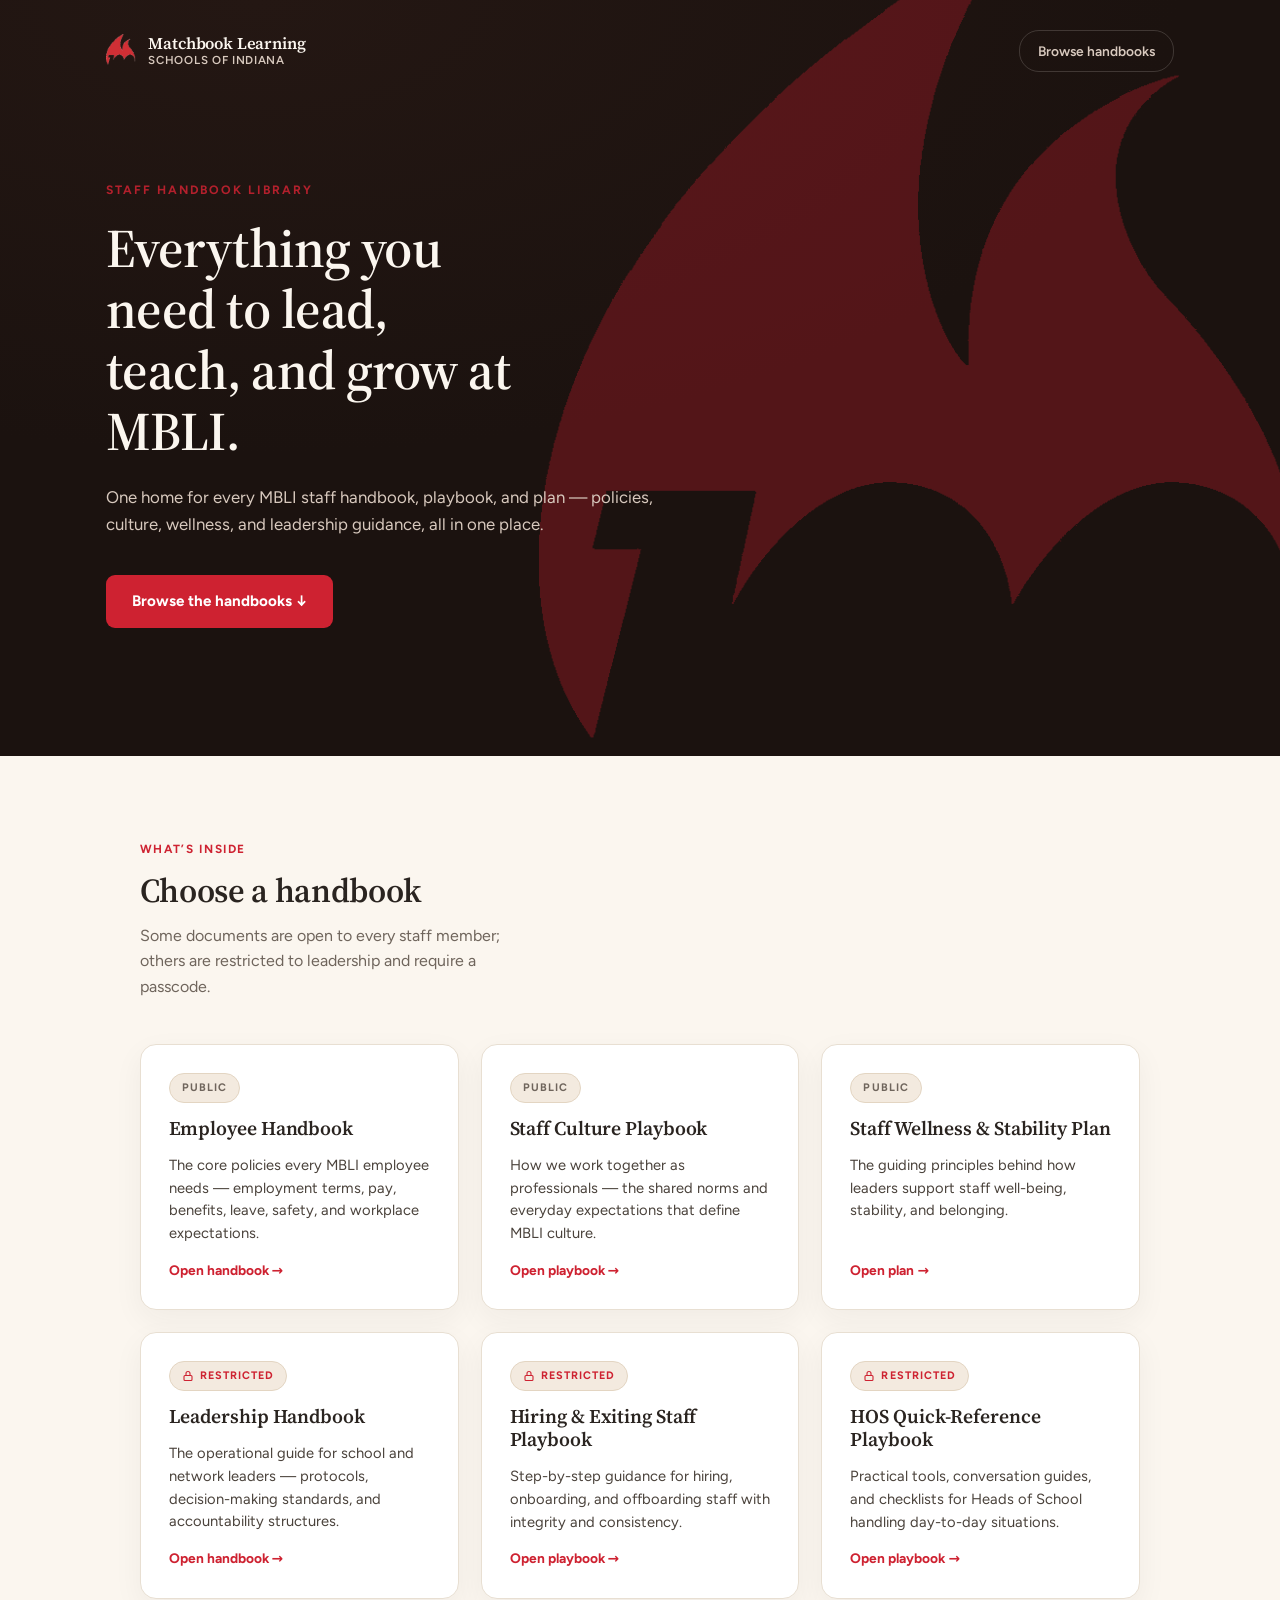
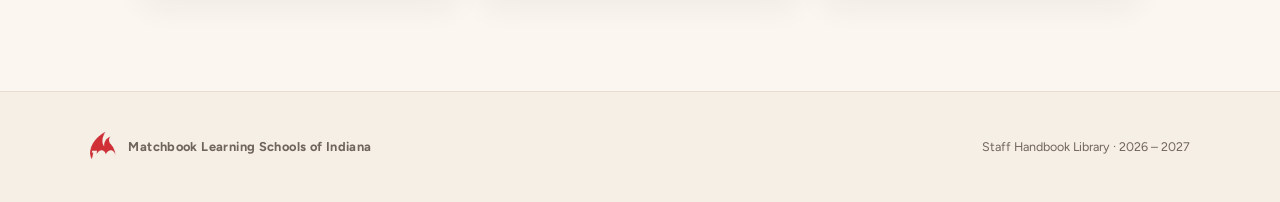
==== commit dfd75516: "Add Employee Handbook back to home page as a public document All 6 documents are now linked from the" ====
--- a/index.html
+++ b/index.html
@@ -37,6 +37,13 @@
     <p>Some documents are open to every staff member; others are restricted to leadership and require a passcode.</p>
   </div>
   <div class="home-grid">
+
+    <a href="employee-handbook.html" class="doc-card">
+      <div class="doc-card__top"><span class="badge-public">Public</span></div>
+      <h3 class="doc-card__title">Employee Handbook</h3>
+      <p class="doc-card__desc">The core policies every MBLI employee needs &mdash; employment terms, pay, benefits, leave, safety, and workplace expectations.</p>
+      <span class="doc-card__cta">Open handbook &rarr;</span>
+    </a>
 
     <a href="staff-culture-playbook.html" class="doc-card">
       <div class="doc-card__top"><span class="badge-public">Public</span></div>
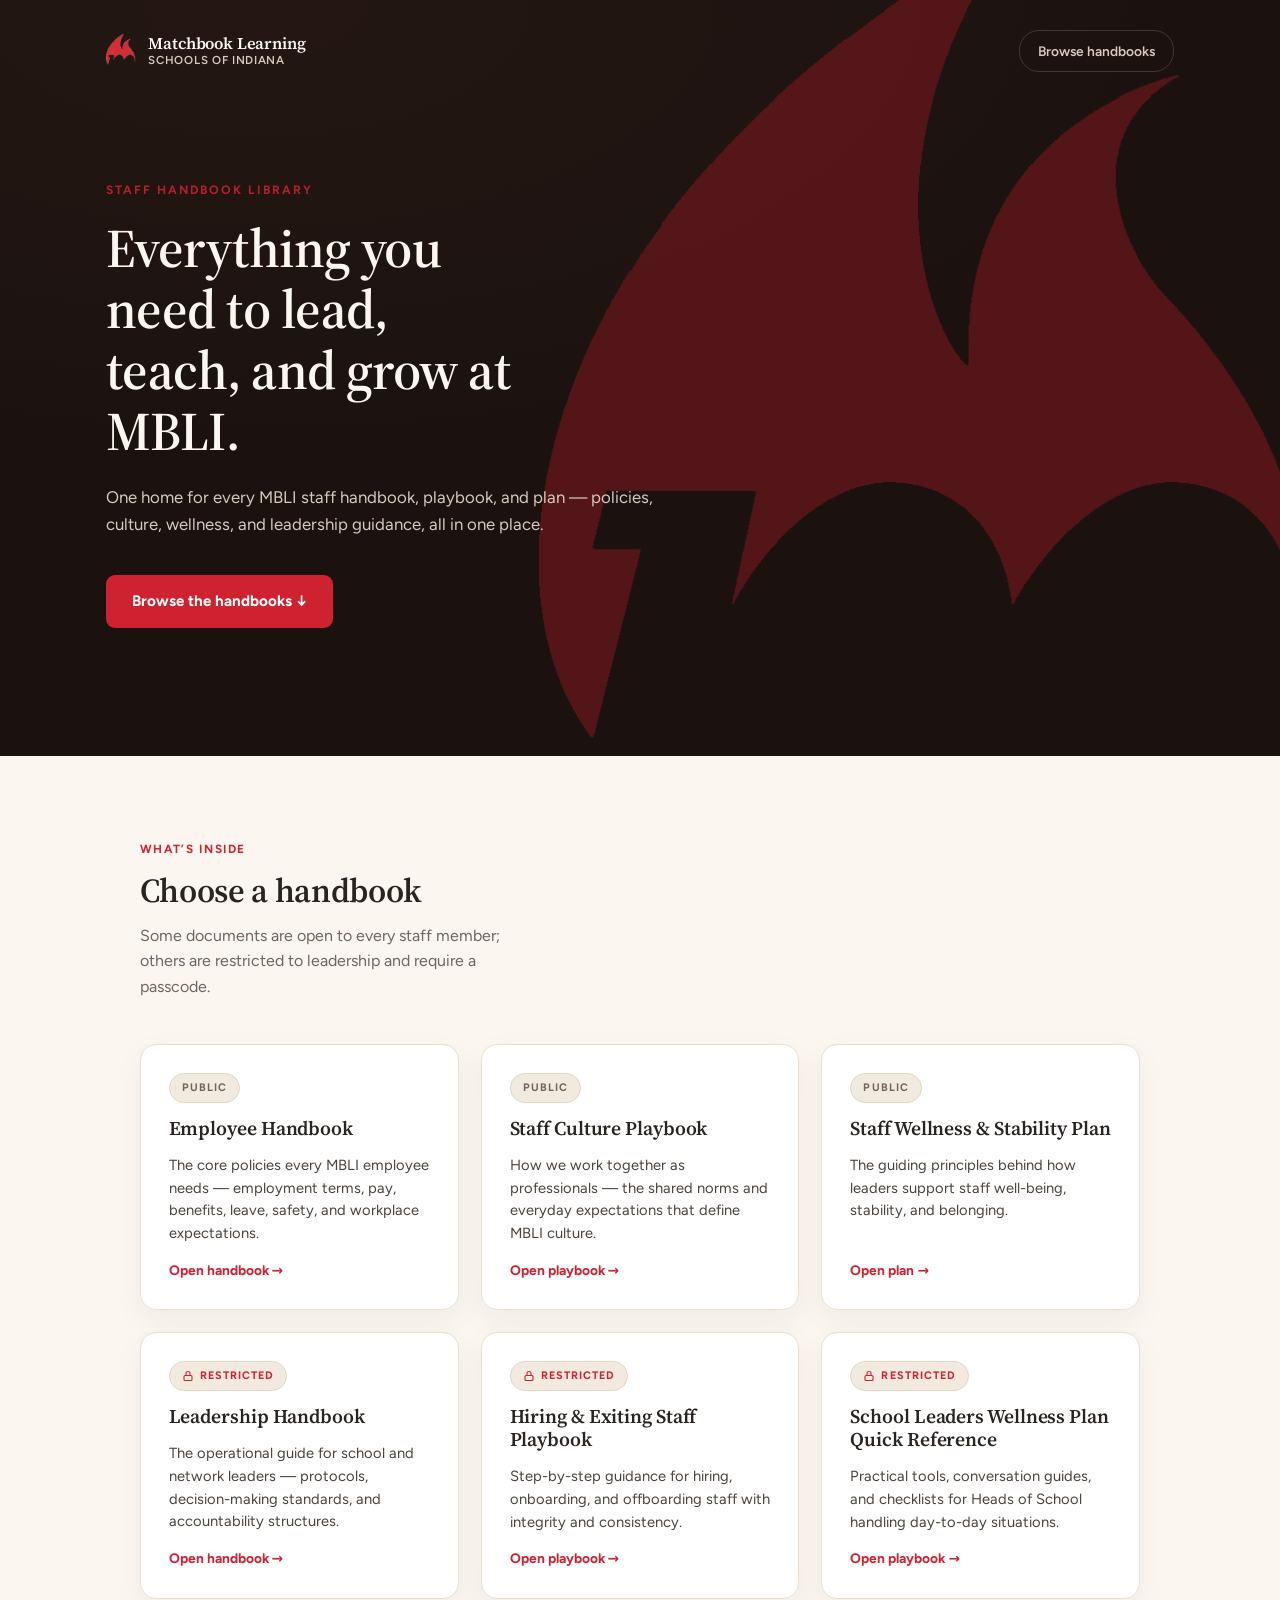
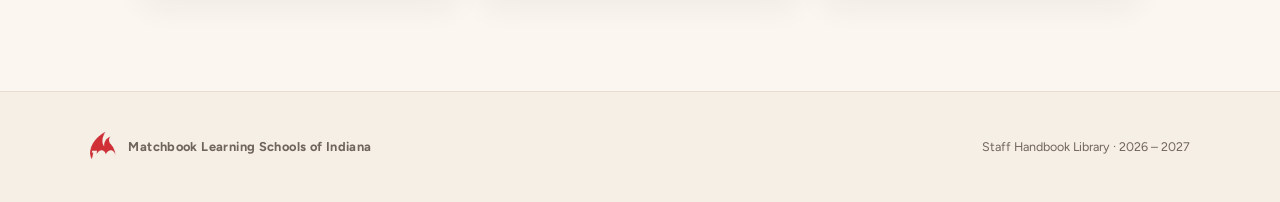
==== commit b88a6ace: "Rename HOS Quick-Reference Playbook to School Leaders Wellness Plan Quick Reference Update the docum" ====
--- a/index.html
+++ b/index.html
@@ -90,7 +90,7 @@
           Restricted
         </span>
       </div>
-      <h3 class="doc-card__title">HOS Quick-Reference Playbook</h3>
+      <h3 class="doc-card__title">School Leaders Wellness Plan Quick Reference</h3>
       <p class="doc-card__desc">Practical tools, conversation guides, and checklists for Heads of School handling day-to-day situations.</p>
       <span class="doc-card__cta">Open playbook &rarr;</span>
     </a>
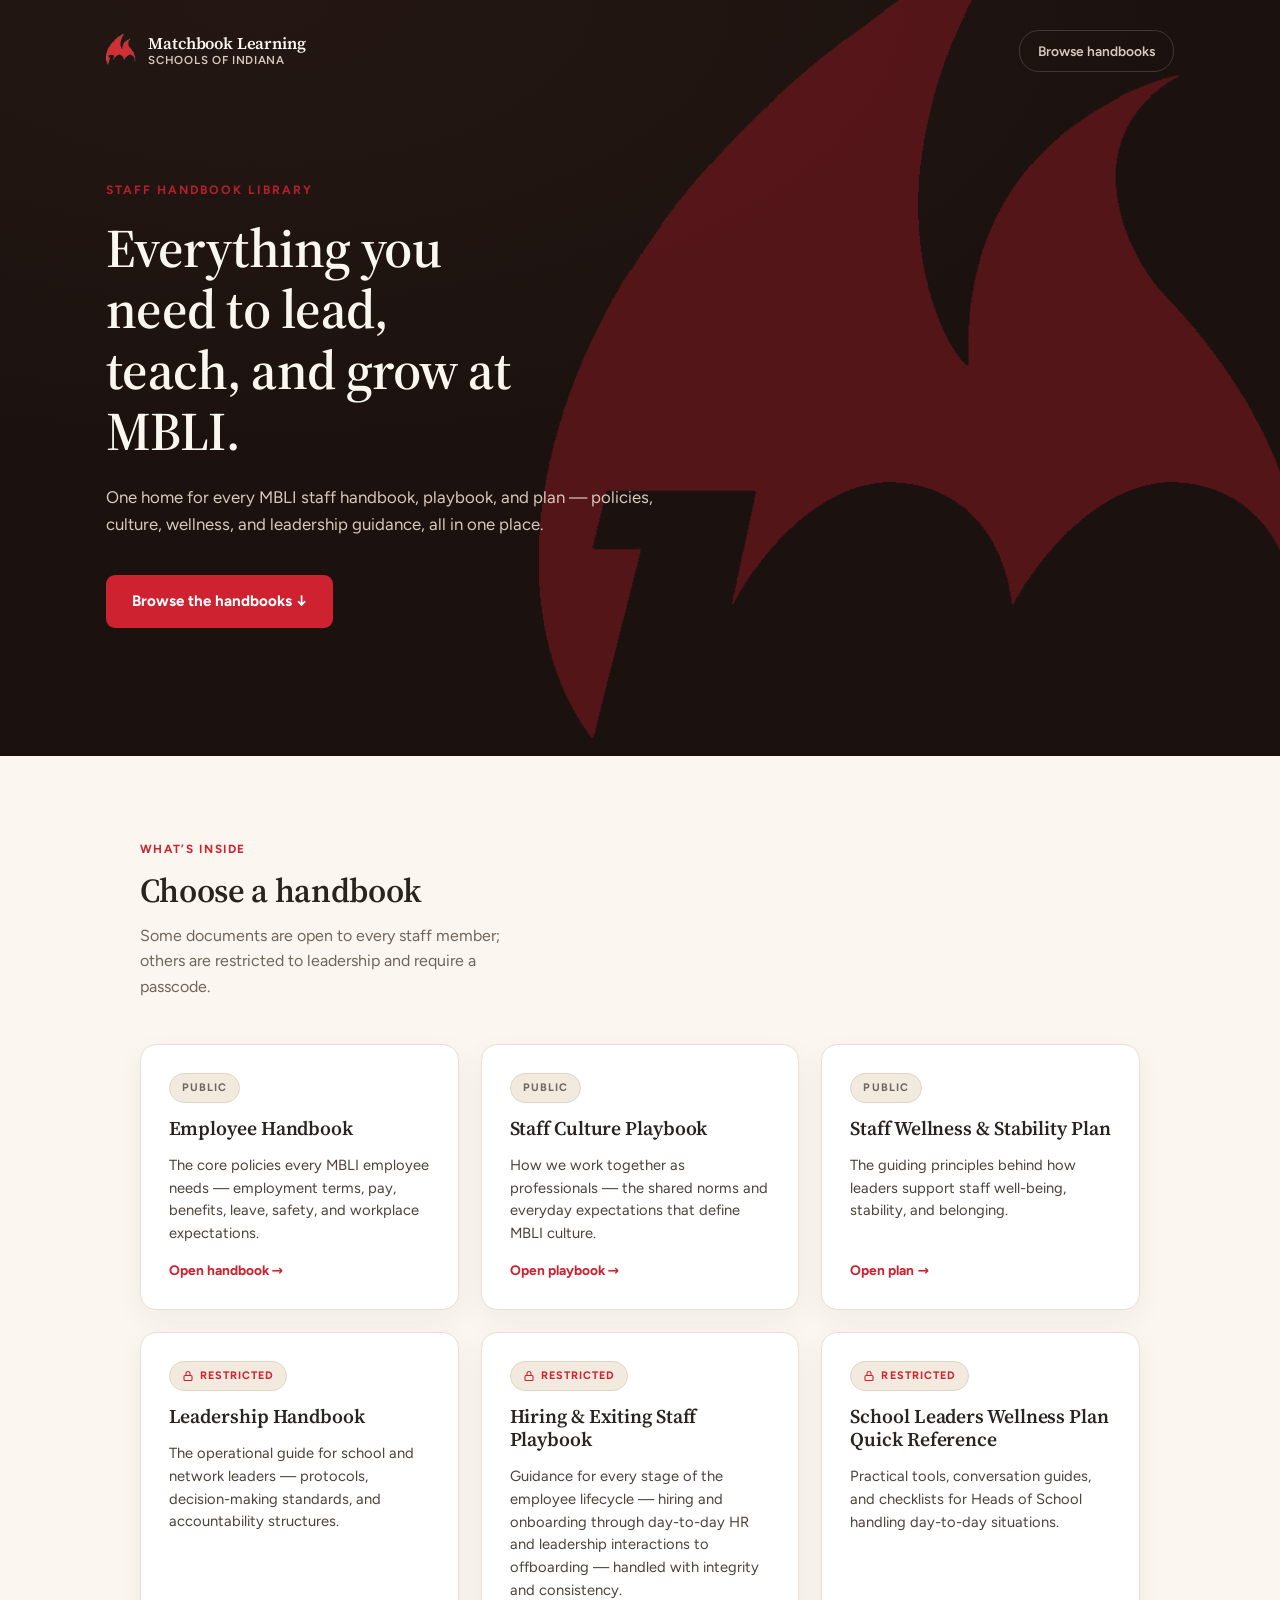
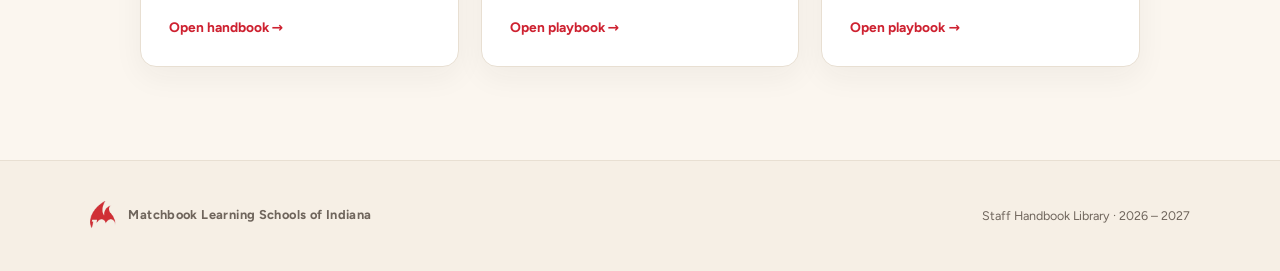
==== commit 131ea618: "Broaden Hiring & Exiting Staff Playbook card description on home page Reflect that the playbook cove" ====
--- a/index.html
+++ b/index.html
@@ -79,7 +79,7 @@
         </span>
       </div>
       <h3 class="doc-card__title">Hiring &amp; Exiting Staff Playbook</h3>
-      <p class="doc-card__desc">Step-by-step guidance for hiring, onboarding, and offboarding staff with integrity and consistency.</p>
+      <p class="doc-card__desc">Guidance for every stage of the employee lifecycle &mdash; hiring and onboarding through day-to-day HR and leadership interactions to offboarding &mdash; handled with integrity and consistency.</p>
       <span class="doc-card__cta">Open playbook &rarr;</span>
     </a>
 
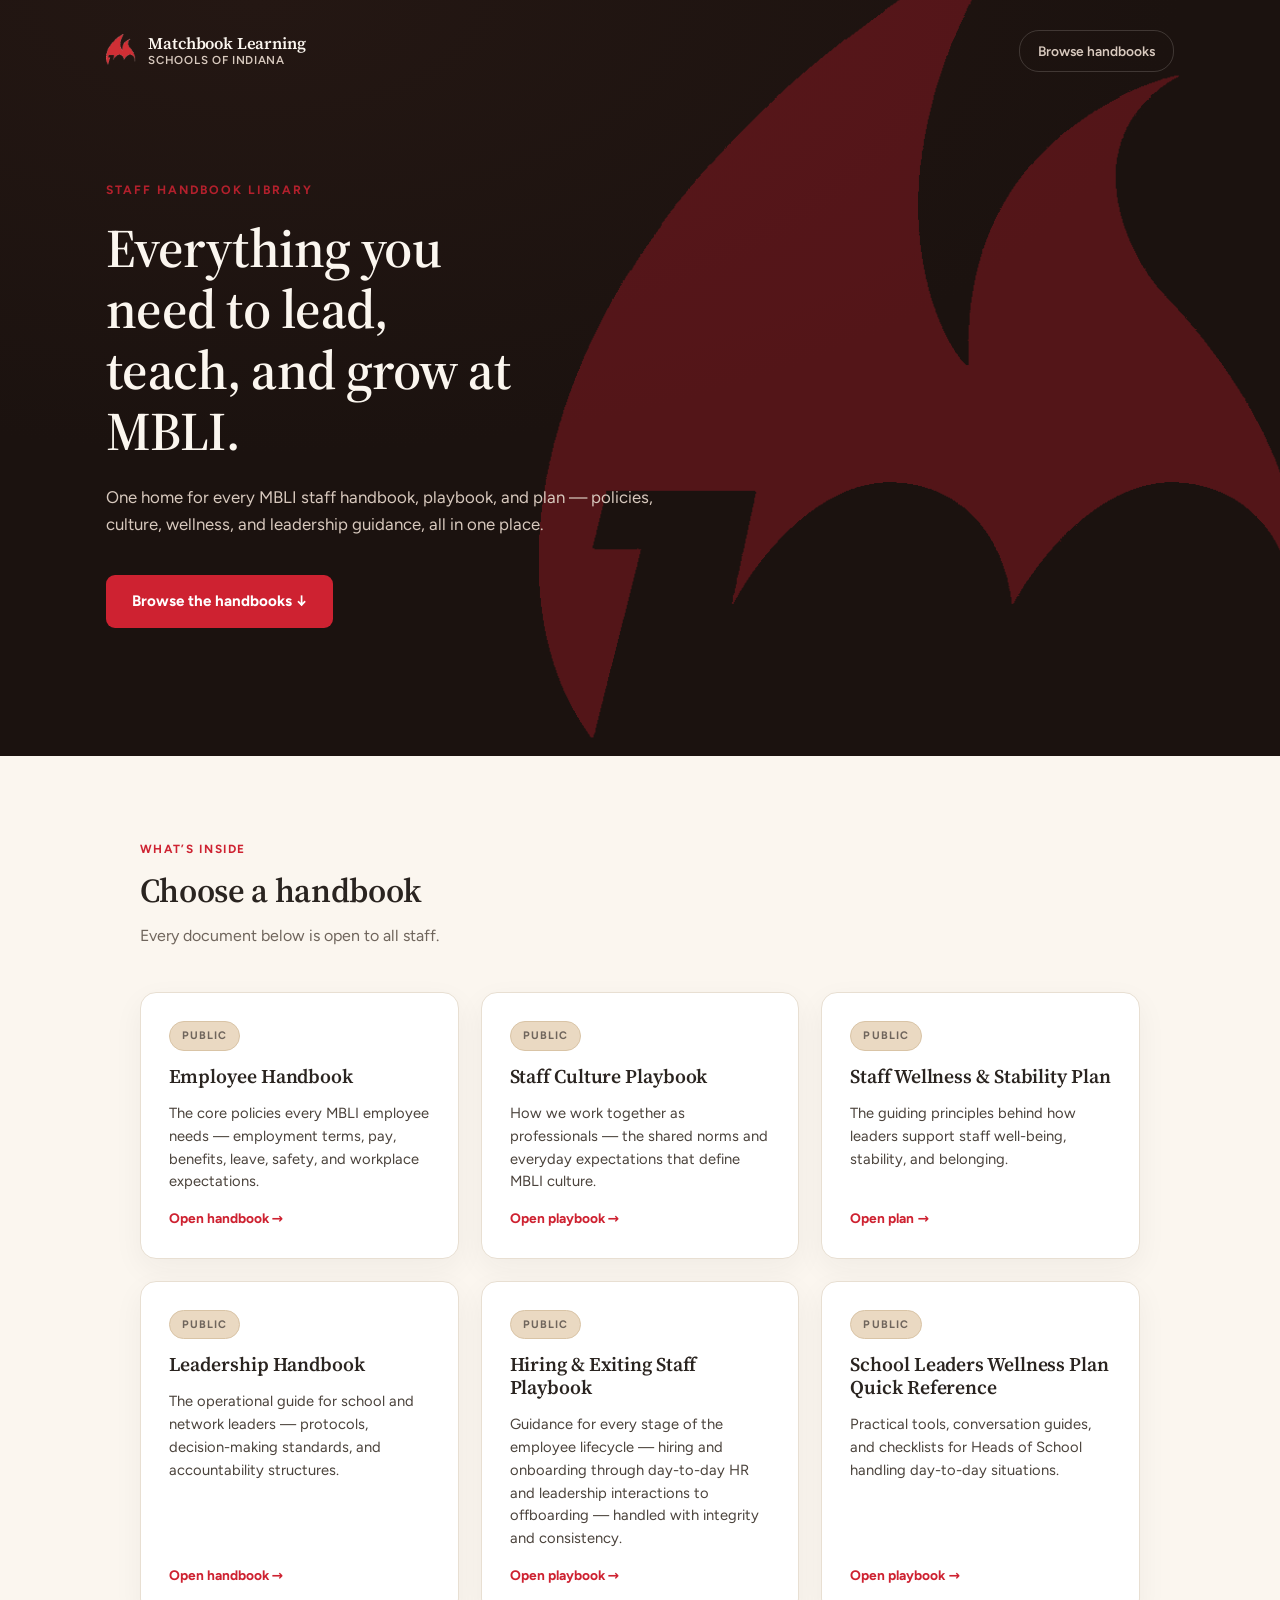
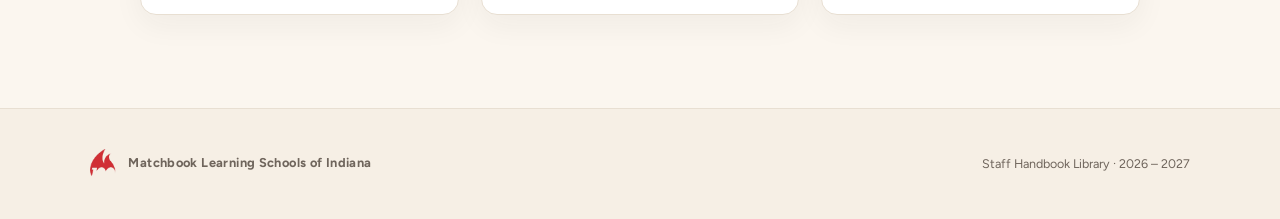
==== commit 6c85784c: "Make all three restricted documents fully public Remove passcode gate, restricted badges, noindex me" ====
--- a/index.html
+++ b/index.html
@@ -34,7 +34,7 @@
   <div class="home-library__heading">
     <div class="eyebrow">What&rsquo;s Inside</div>
     <h2>Choose a handbook</h2>
-    <p>Some documents are open to every staff member; others are restricted to leadership and require a passcode.</p>
+    <p>Every document below is open to all staff.</p>
   </div>
   <div class="home-grid">
 
@@ -60,36 +60,21 @@
     </a>
 
     <a href="leadership-handbook.html" class="doc-card">
-      <div class="doc-card__top">
-        <span class="badge-restricted">
-          <svg class="lock-icon" width="12" height="12" viewBox="0 0 24 24" fill="none" stroke="currentColor" stroke-width="2.2" stroke-linecap="round" stroke-linejoin="round" aria-hidden="true"><rect x="4" y="11" width="16" height="10" rx="2"></rect><path d="M8 11V7a4 4 0 0 1 8 0v4"></path></svg>
-          Restricted
-        </span>
-      </div>
+      <div class="doc-card__top"><span class="badge-public">Public</span></div>
       <h3 class="doc-card__title">Leadership Handbook</h3>
       <p class="doc-card__desc">The operational guide for school and network leaders &mdash; protocols, decision-making standards, and accountability structures.</p>
       <span class="doc-card__cta">Open handbook &rarr;</span>
     </a>
 
     <a href="hiring-exiting-playbook.html" class="doc-card">
-      <div class="doc-card__top">
-        <span class="badge-restricted">
-          <svg class="lock-icon" width="12" height="12" viewBox="0 0 24 24" fill="none" stroke="currentColor" stroke-width="2.2" stroke-linecap="round" stroke-linejoin="round" aria-hidden="true"><rect x="4" y="11" width="16" height="10" rx="2"></rect><path d="M8 11V7a4 4 0 0 1 8 0v4"></path></svg>
-          Restricted
-        </span>
-      </div>
+      <div class="doc-card__top"><span class="badge-public">Public</span></div>
       <h3 class="doc-card__title">Hiring &amp; Exiting Staff Playbook</h3>
       <p class="doc-card__desc">Guidance for every stage of the employee lifecycle &mdash; hiring and onboarding through day-to-day HR and leadership interactions to offboarding &mdash; handled with integrity and consistency.</p>
       <span class="doc-card__cta">Open playbook &rarr;</span>
     </a>
 
     <a href="hos-quick-reference-playbook.html" class="doc-card">
-      <div class="doc-card__top">
-        <span class="badge-restricted">
-          <svg class="lock-icon" width="12" height="12" viewBox="0 0 24 24" fill="none" stroke="currentColor" stroke-width="2.2" stroke-linecap="round" stroke-linejoin="round" aria-hidden="true"><rect x="4" y="11" width="16" height="10" rx="2"></rect><path d="M8 11V7a4 4 0 0 1 8 0v4"></path></svg>
-          Restricted
-        </span>
-      </div>
+      <div class="doc-card__top"><span class="badge-public">Public</span></div>
       <h3 class="doc-card__title">School Leaders Wellness Plan Quick Reference</h3>
       <p class="doc-card__desc">Practical tools, conversation guides, and checklists for Heads of School handling day-to-day situations.</p>
       <span class="doc-card__cta">Open playbook &rarr;</span>
--- a/assets/css/style.css
+++ b/assets/css/style.css
@@ -46,8 +46,8 @@
   --text-secondary: #4A423B;
   --muted: #6F655C;
   --hair: #E8DFD2;
-  --sand: #F3EADF;
-  --sand-border: #E3D5C2;
+  --sand: #EAD9C2;
+  --sand-border: #D9C4A6;
   --sidebar: #F6EFE5;
   --card-white: #FFFFFF;
   --card-off-white: #FFFDFA;
@@ -55,7 +55,7 @@
   --divider-numeral: rgba(var(--accent-rgb), 0.9);
   --callout-important-bg: #FBECEA;
   --callout-important-border: #F1C6C4;
-  --zebra-row: #FCF8F2;
+  --zebra-row: #E3D5C2;
   --selection: #F6D5CF;
   --signature-rule: #C9BEAF;
 
@@ -347,6 +347,7 @@
 .feature-card { border-radius: 16px; padding: 30px 32px; }
 .feature-card--accent { background: var(--accent); color: #fff; }
 .feature-card--accent .eyebrow-label { color: rgba(255,255,255,.85); }
+.feature-card--accent .stat { color: #fff; }
 .feature-card--outline { background: var(--card-off-white); border: 1px solid var(--hair); }
 .feature-card__quote { font-family: var(--font-serif); font-size: 1.5rem; line-height: 1.35; margin: 0; }
 .feature-card__text { font-family: var(--font-serif); font-size: 1.28rem; line-height: 1.4; margin: 0; color: var(--ink); }
